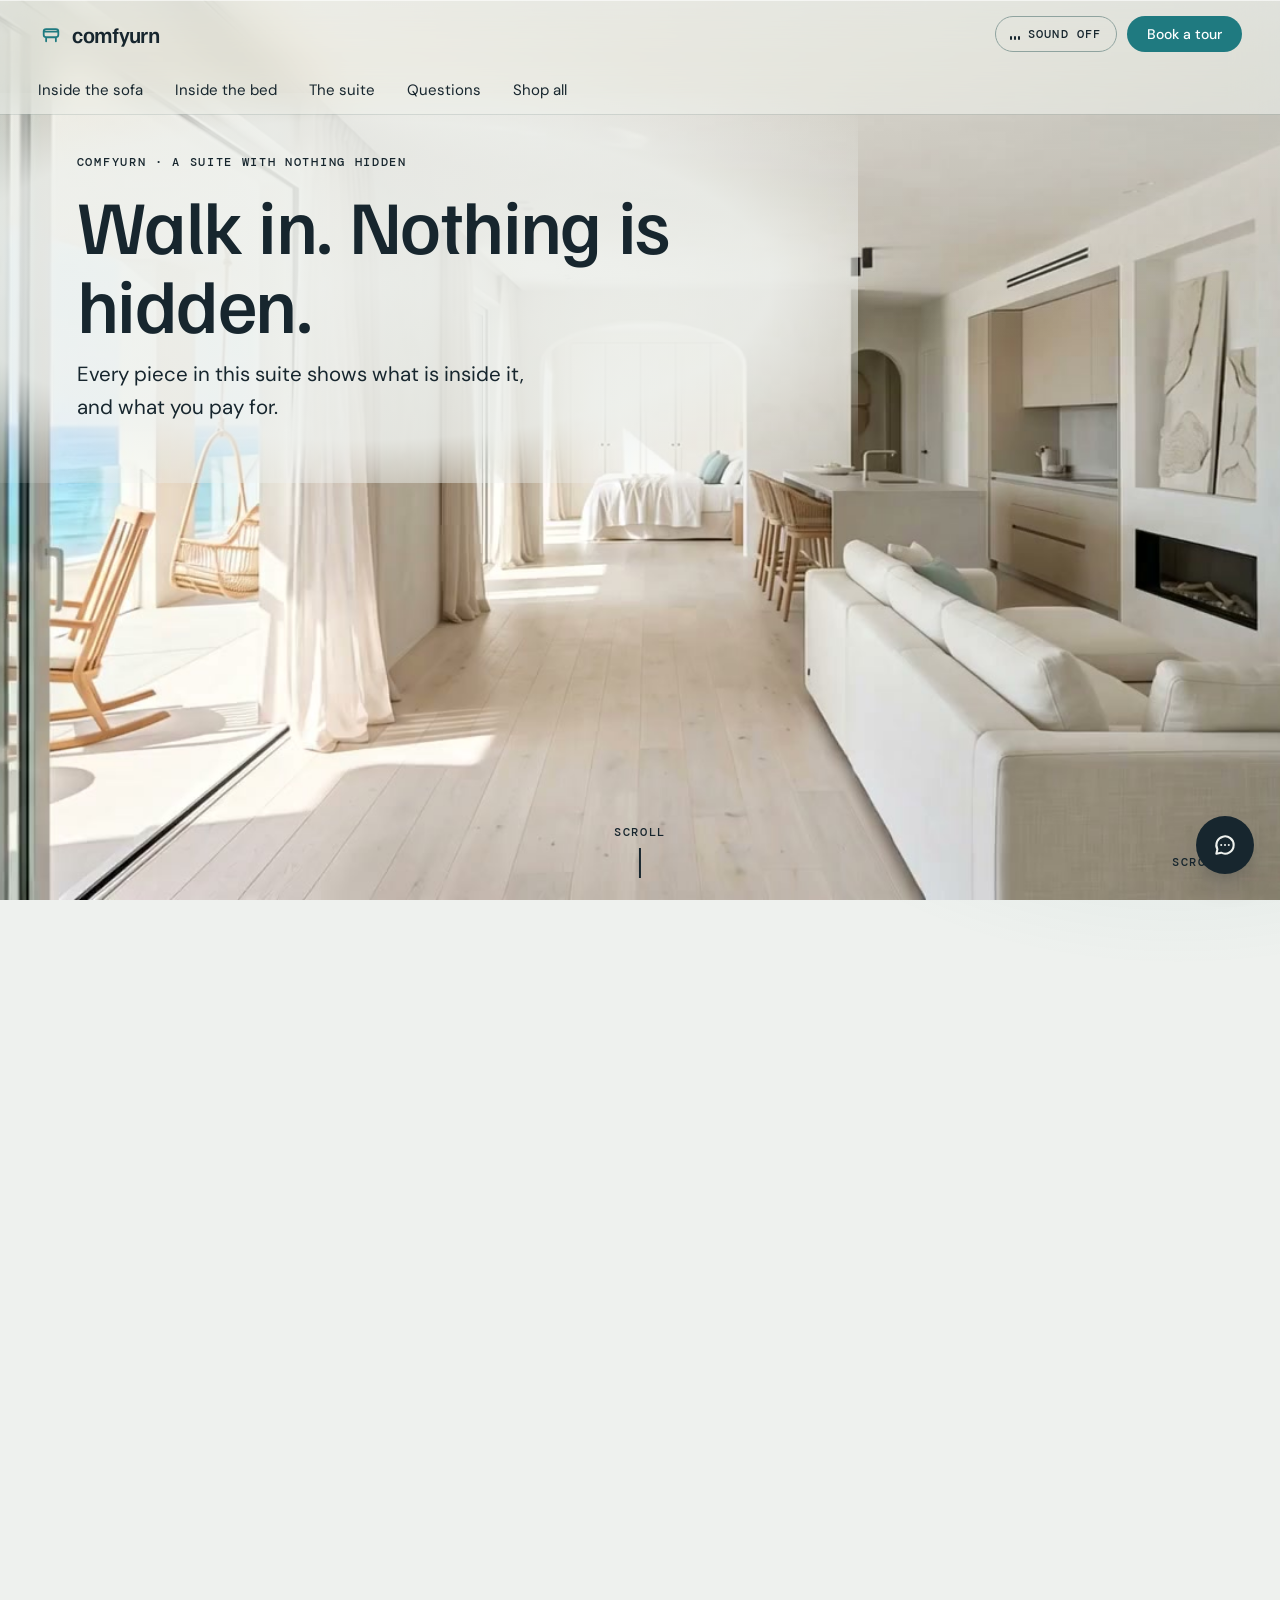
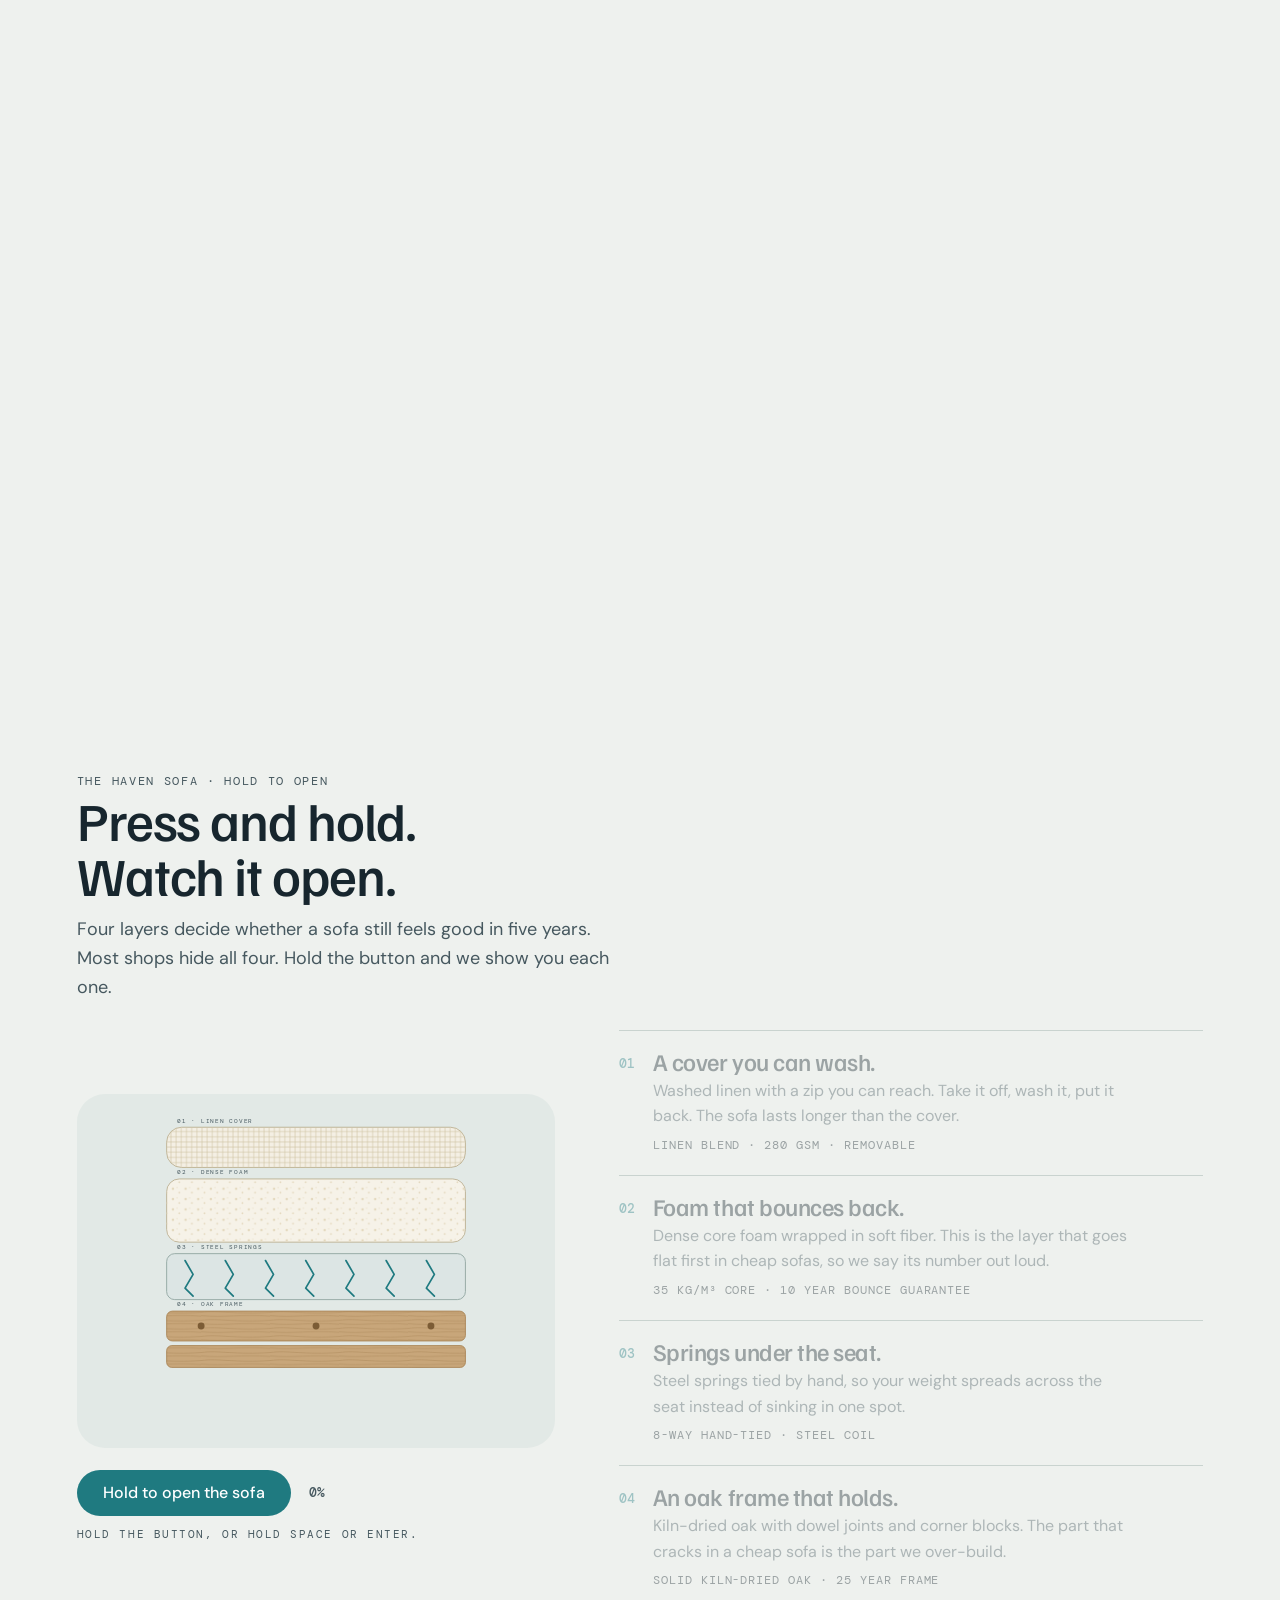
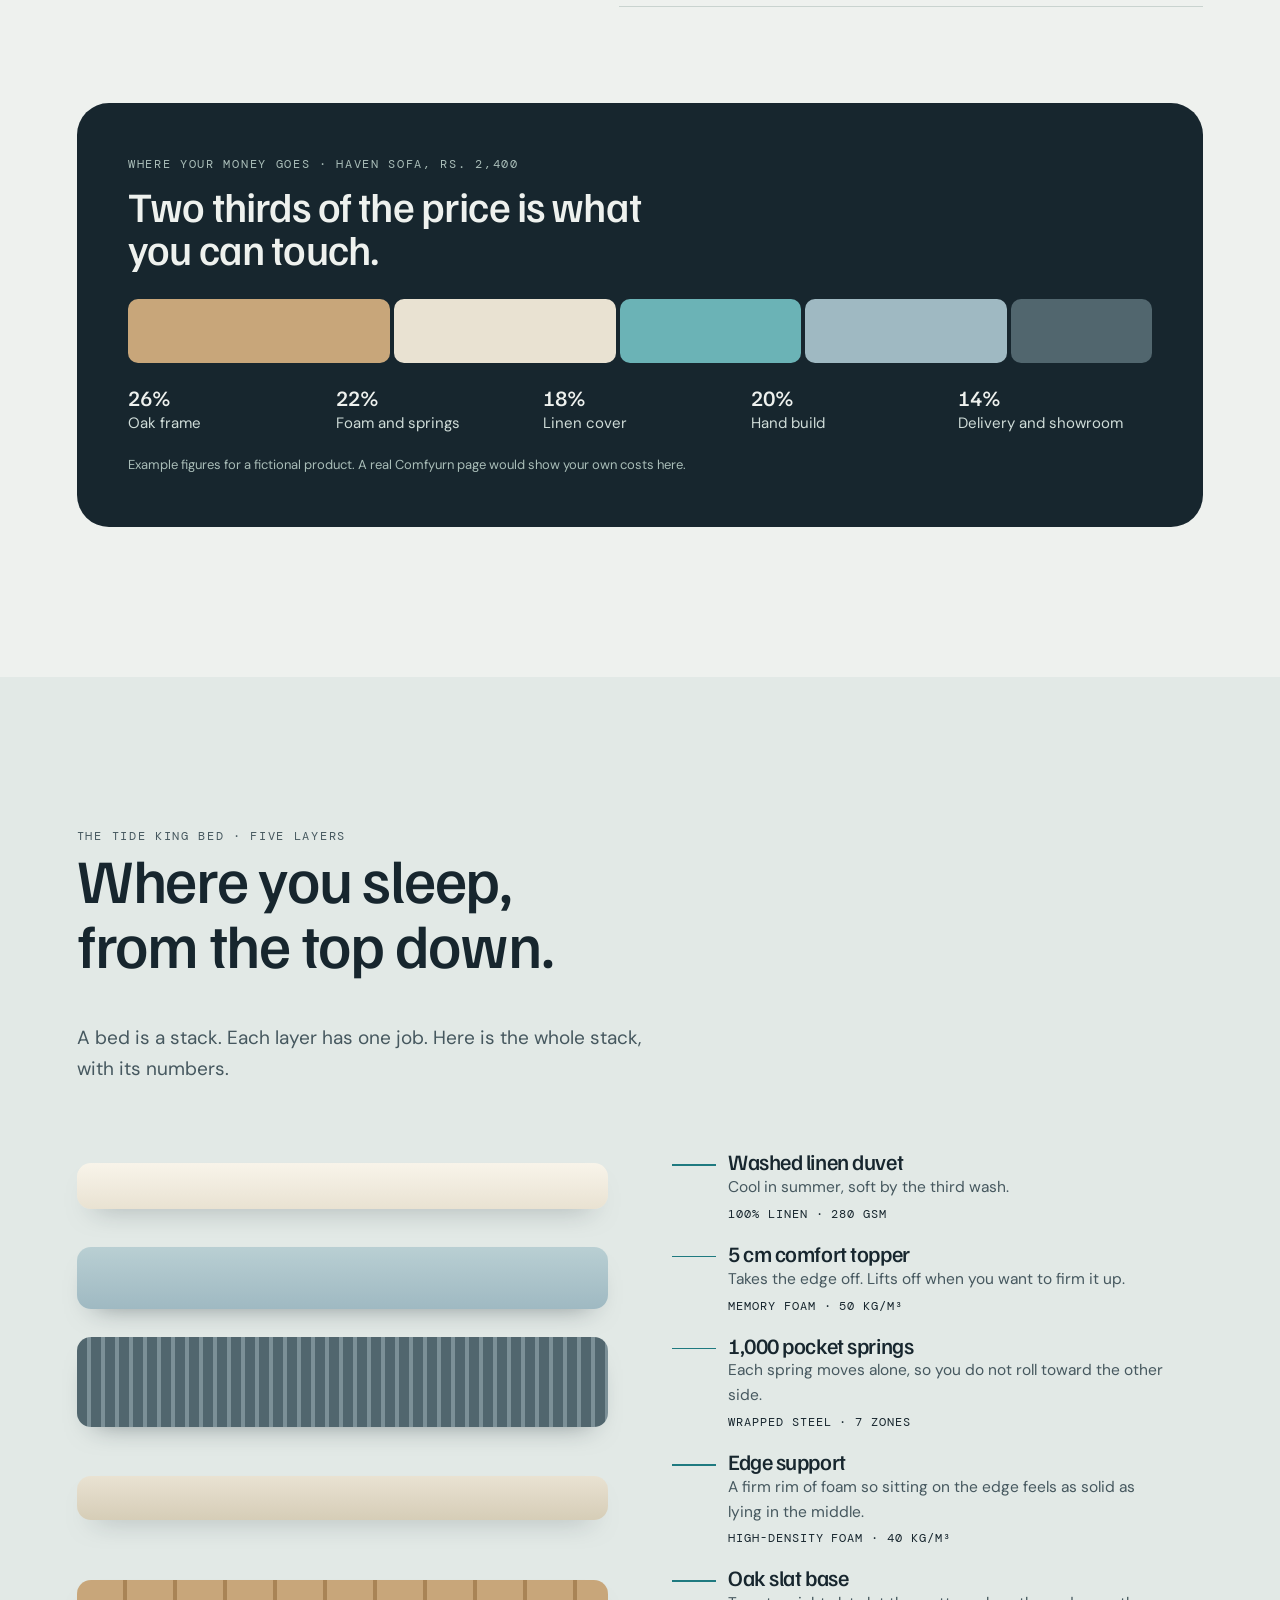
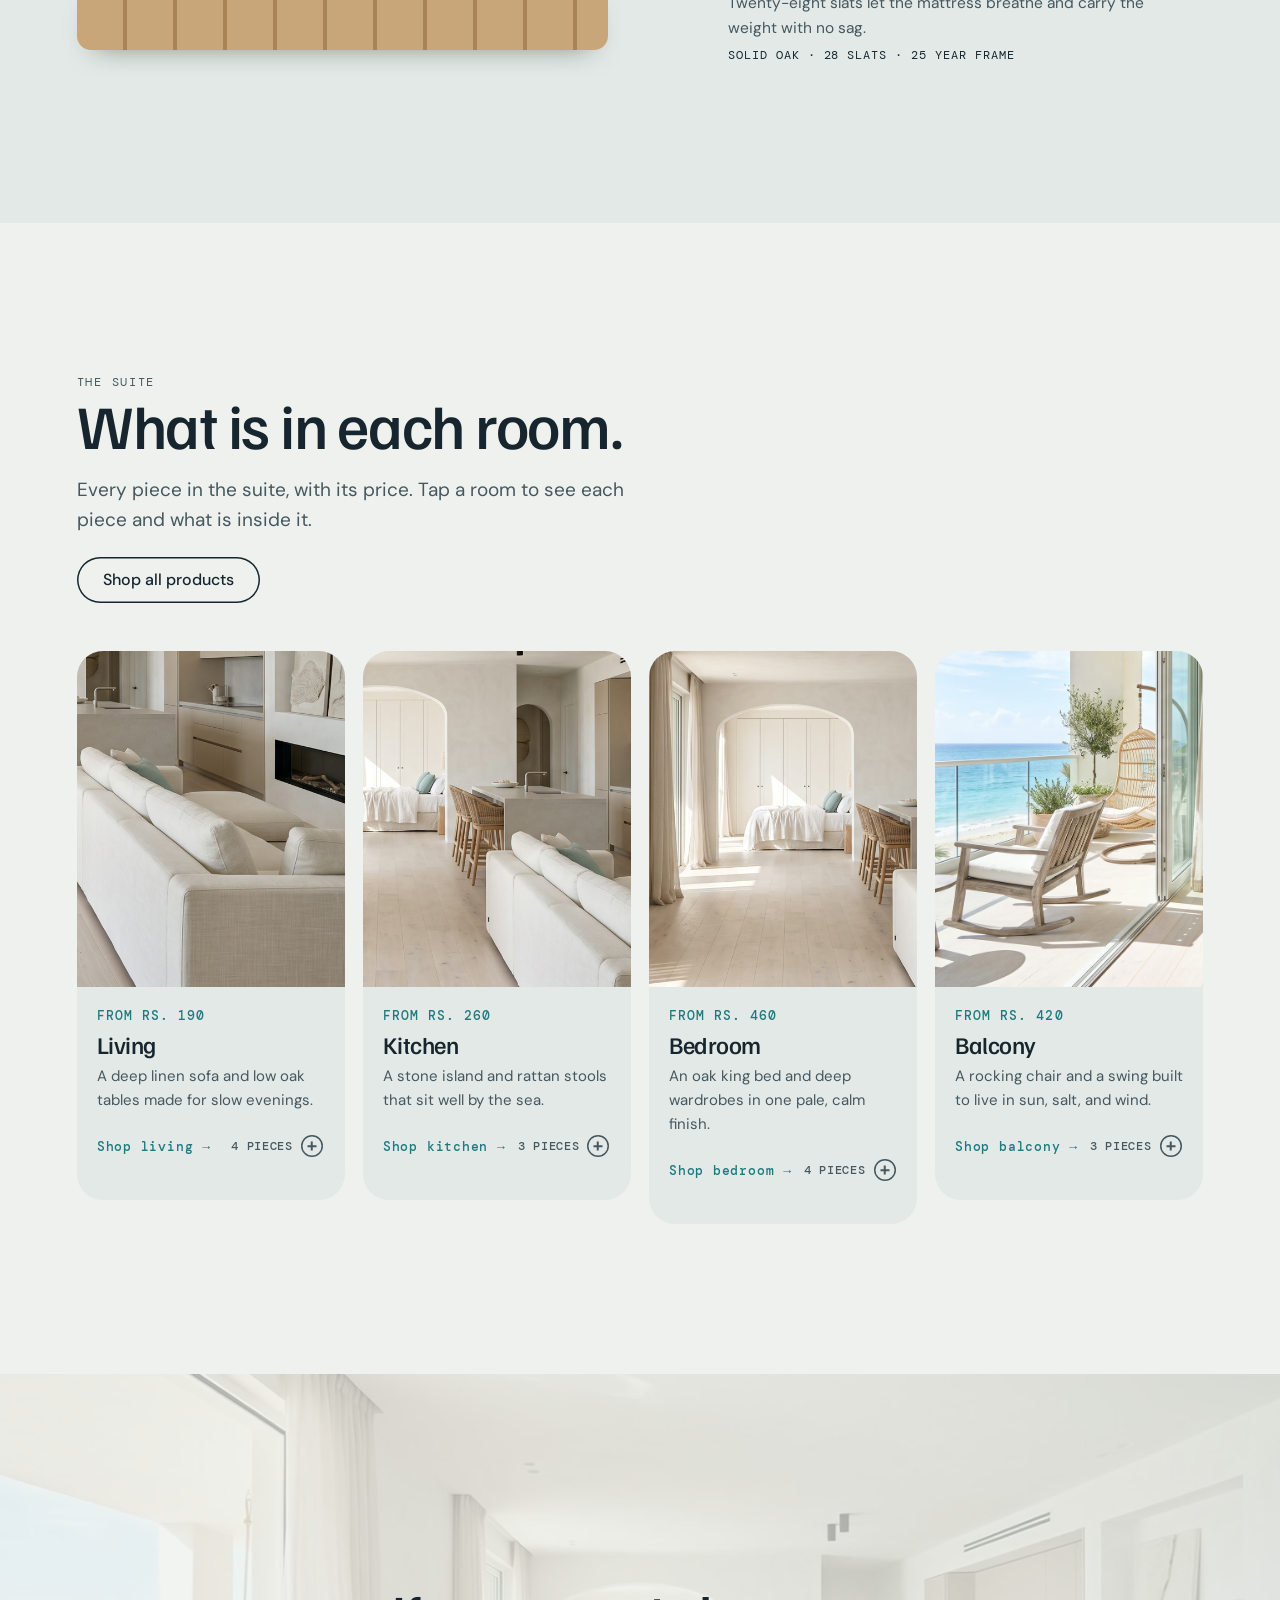
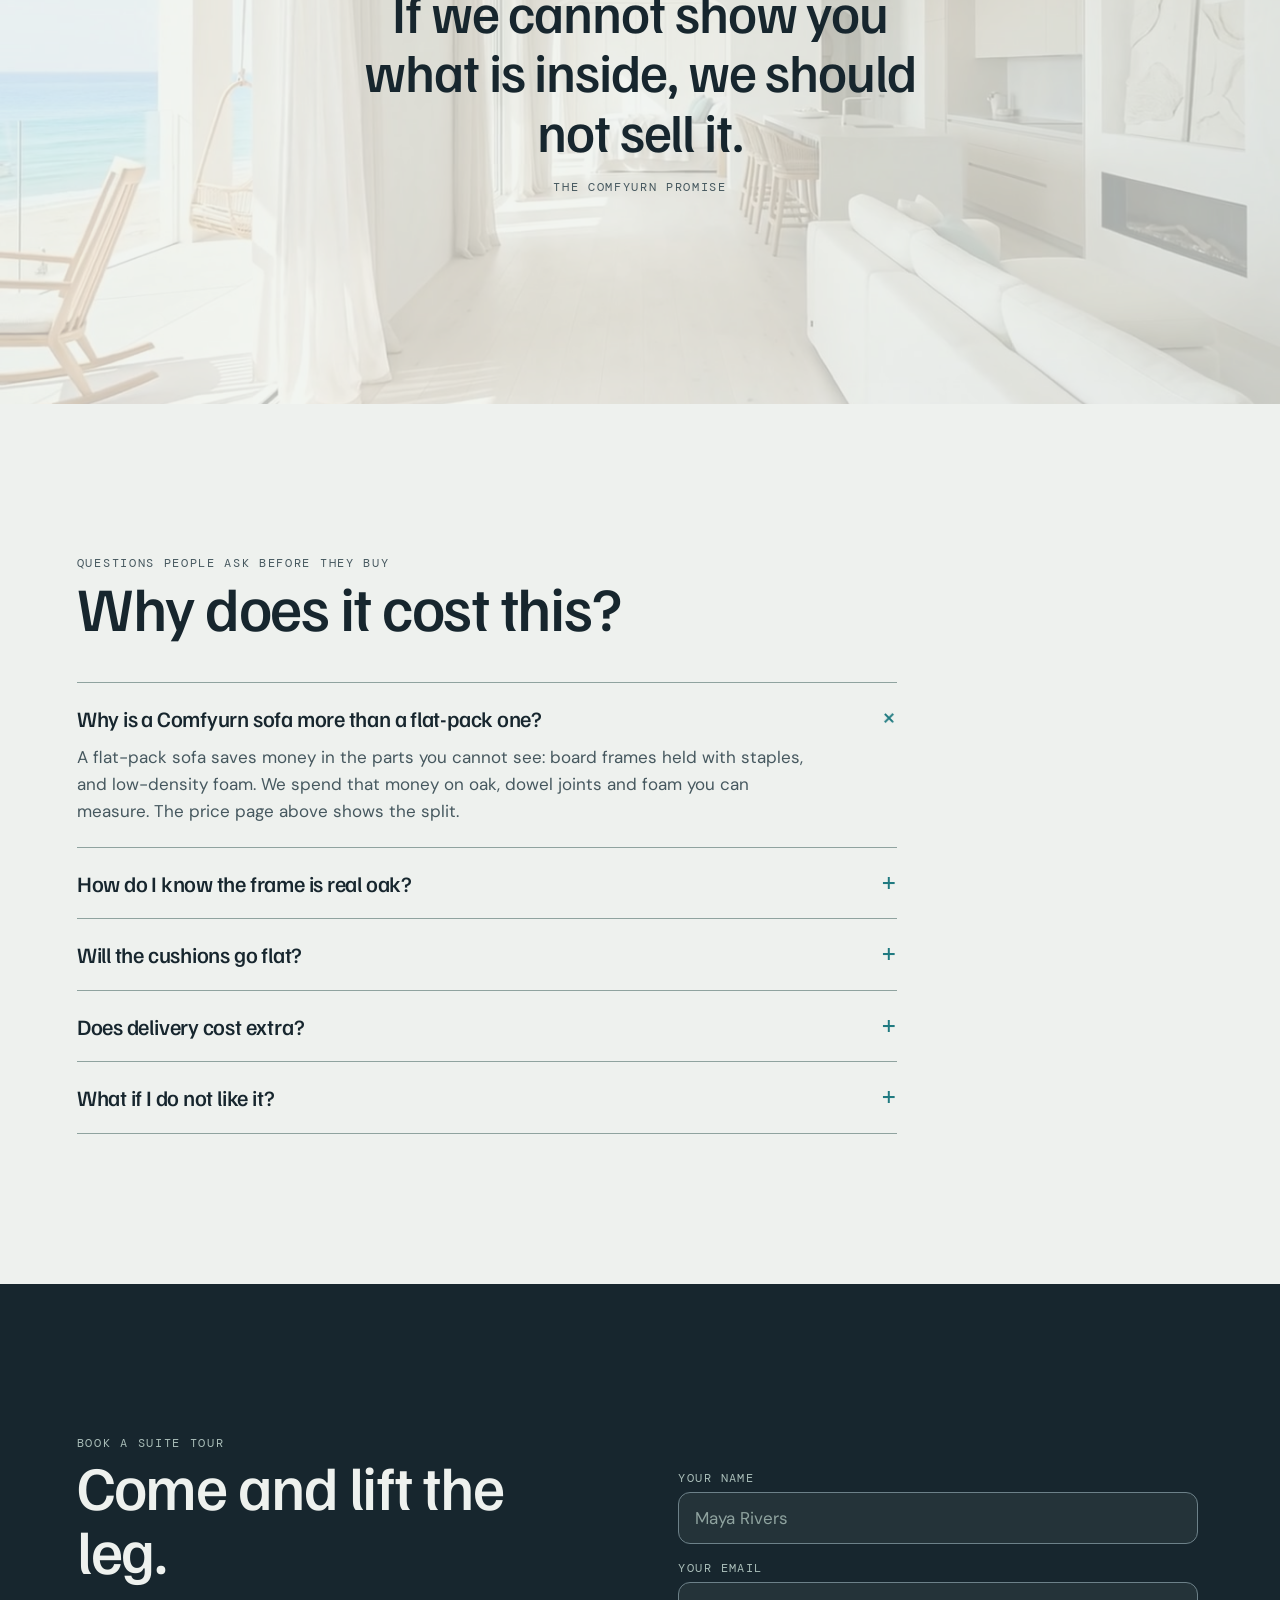
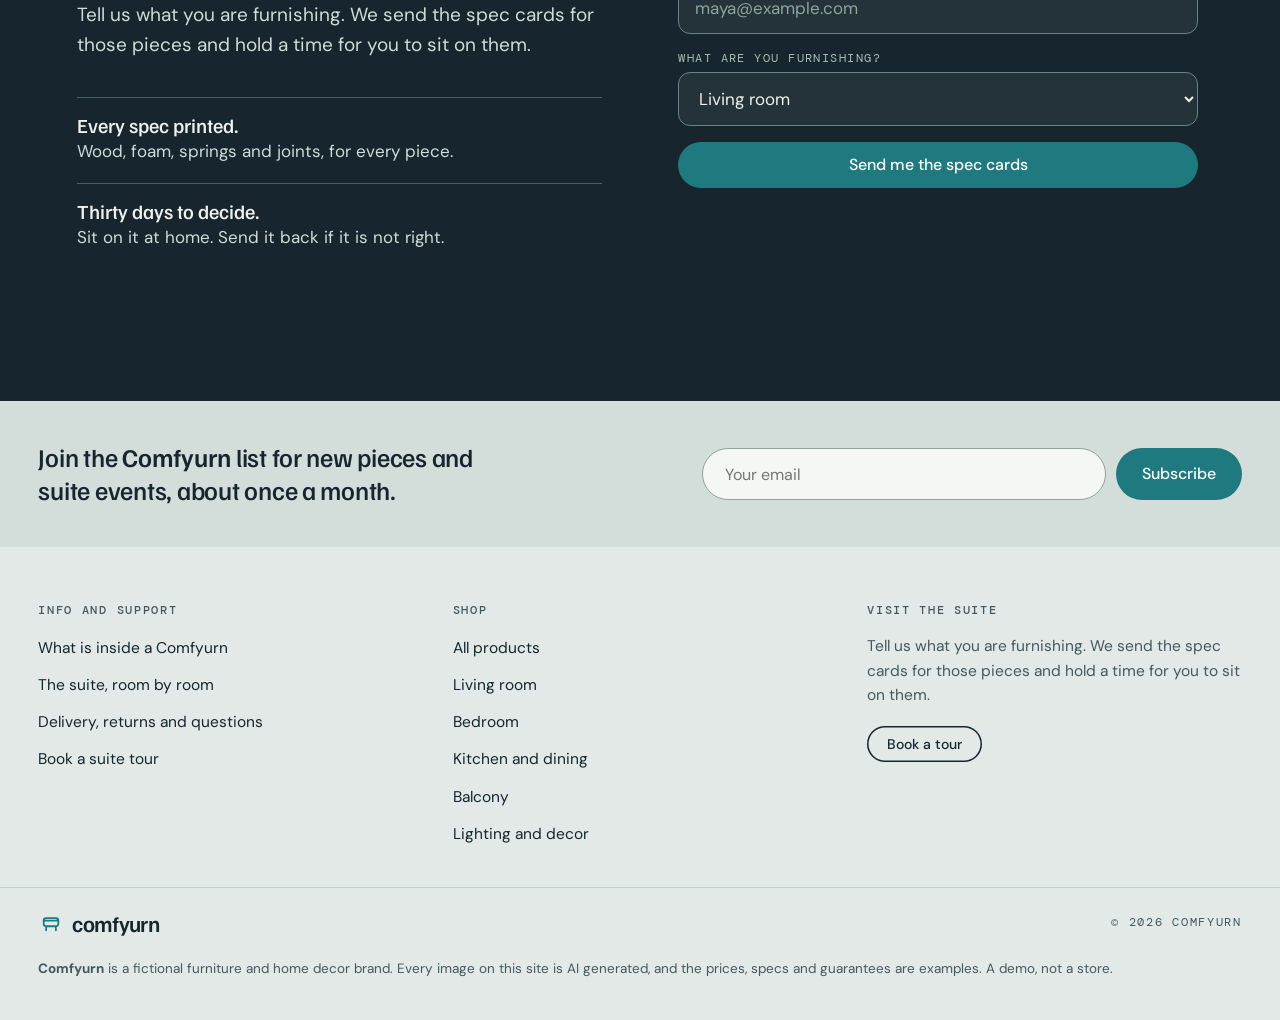
==== comfyurn-site/index.html @ c2c6dbd5 "First commit.comfyurn tests and dev skills" ====
<!doctype html>
<html lang="en">
<head>
<meta charset="utf-8">
<meta name="viewport" content="width=device-width,initial-scale=1">
<title>Comfyurn | Furniture with nothing hidden</title>
<meta name="description" content="Comfyurn is a fictional furniture and home decor brand. Walk a sunlit suite, then open up the sofa and the bed layer by layer and see where your money goes.">
<meta name="theme-color" content="#EEF1EE">
<meta property="og:title" content="Comfyurn | Furniture with nothing hidden">
<meta property="og:description" content="Walk a sunlit suite. Then open up the sofa and the bed and see what is inside.">
<meta property="og:type" content="website">
<!-- DEPLOY STEP: patch og:image and og:url with the live absolute URL before zipping -->
<meta property="og:image" content="assets/images/hero-ending.jpg">
<meta property="og:url" content="">
<link rel="icon" href="data:image/svg+xml,%3Csvg xmlns='http://www.w3.org/2000/svg' viewBox='0 0 32 32'%3E%3Crect width='32' height='32' rx='8' fill='%23EEF1EE'/%3E%3Cpath d='M9 12h14v3a3 3 0 0 1-3 3h-8a3 3 0 0 1-3-3z M11 18v4M21 18v4' fill='none' stroke='%231F7A80' stroke-width='2.2' stroke-linecap='round'/%3E%3C/svg%3E">
<link rel="preconnect" href="https://fonts.googleapis.com">
<link rel="preconnect" href="https://fonts.gstatic.com" crossorigin>
<link href="https://fonts.googleapis.com/css2?family=DM+Mono:wght@400;500&family=DM+Sans:wght@400;500&family=Familjen+Grotesk:wght@400;500;600&display=swap" rel="stylesheet">
<link rel="stylesheet" href="css/base.css">
<link rel="stylesheet" href="css/home.css">
</head>
<body>
<a class="skip" href="#main">Skip to content</a>
<div class="env" aria-hidden="true"></div>

<header class="nav" id="nav">
  <div class="nbar">
    <button class="burger" id="navBtn" type="button" aria-expanded="false" aria-controls="navPanel" aria-label="Open menu" tabindex="-1"><svg viewBox="0 0 24 24" fill="none" stroke="currentColor" stroke-width="1.9" stroke-linecap="round" aria-hidden="true"><path class="m1" d="M4 7h16"/><path class="m2" d="M4 12h16"/><path class="m3" d="M4 17h16"/></svg></button>
    <a class="brand" href="#top" aria-label="Comfyurn home">
      <svg viewBox="0 0 32 32" aria-hidden="true"><path d="M7 13h18v4a3 3 0 0 1-3 3H10a3 3 0 0 1-3-3z M10 20v5M22 20v5M7 13a3 3 0 0 1 3-3h12a3 3 0 0 1 3 3" fill="none" stroke="#1F7A80" stroke-width="2.2" stroke-linecap="round" stroke-linejoin="round"/></svg>
      comfyurn
    </a>
    <div class="navr">
      <button class="snd" id="snd" type="button" aria-pressed="false" aria-label="Turn scroll sound on"><span class="eq" aria-hidden="true"><i></i><i></i><i></i></span><span class="sl">Sound off</span></button>
      <a class="btn sm" href="#book">Book a tour</a>
    </div>
  </div>
  <div class="nlwrap"><nav class="nlinks" aria-label="Main">
    <a class="nl" href="#inside">Inside the sofa</a>
    <a class="nl" href="#bed">Inside the bed</a>
    <a class="nl" href="#rooms">The suite</a>
    <a class="nl" href="#questions">Questions</a>
    <a class="nl" href="products.html">Shop all</a>
  </nav></div>
  <div class="nav-panel" id="navPanel" hidden>
    <nav aria-label="Menu">
      <div class="mono">Explore the suite</div>
      <div class="np-links">
        <a class="nl" href="#inside">Inside the sofa</a>
        <a class="nl" href="#bed">Inside the bed</a>
        <a class="nl" href="#rooms">The suite</a>
        <a class="nl" href="#questions">Questions</a>
        <a class="nl" href="products.html">Shop all</a>
      </div>
    </nav>
  </div>
</header>

<main id="main" tabindex="-1">
<span id="top"></span>

<!-- SCRUB HERO -->
<section class="hero" id="hero" aria-label="Walk through the Comfyurn suite">
  <div class="stage" id="stage">
    <div class="poster" id="poster" aria-hidden="true"></div>
    <video class="vid" id="vid" preload="none" muted playsinline aria-hidden="true" tabindex="-1"></video>
    <div class="wash" aria-hidden="true"></div>

    <div class="band" data-a="0" data-b="0.25">
      <div class="mono">Comfyurn · A suite with nothing hidden</div>
      <h1 data-split>Walk in. Nothing is hidden.</h1>
      <p class="sub">Every piece in this suite shows what is inside it, and what you pay for.</p>
    </div>
    <div class="band" data-a="0.29" data-b="0.54">
      <div class="mono">01 · The frame</div>
      <h2 data-split>It starts with solid oak.</h2>
      <p class="sub">Kiln-dried oak joined with dowels and corner blocks. No staples. No board.</p>
    </div>
    <div class="band" data-a="0.58" data-b="0.79">
      <div class="mono">02 · The foam</div>
      <h2 data-split>A number you can check.</h2>
      <p class="sub">Seat foam at 35 kg per cubic meter. We print the number, not a promise.</p>
    </div>
    <div class="band" data-a="0.83" data-b="1" data-last>
      <div class="mono">03 · Your turn</div>
      <h2 data-split>Now come closer.</h2>
      <p class="sub">Scroll on. We open up the sofa and the bed, layer by layer.</p>
      <div class="cta-row"><a class="btn" href="#inside">See inside</a></div>
    </div>

    <svg class="ring" id="ring" viewBox="0 0 48 48" aria-hidden="true"><circle cx="24" cy="24" r="20" fill="none" stroke="currentColor" stroke-width="3" stroke-dasharray="126" style="stroke-dashoffset:var(--ld,126)"/></svg>
    <div class="chev" aria-hidden="true">SCROLL ↓</div>
    <div class="cue mono" id="cue" aria-hidden="true">SCROLL<i></i></div>
  </div>
</section>

<!-- STATIC HERO -->
<section class="static-hero" aria-label="Comfyurn">
  <img src="assets/images/hero-ending.jpg" alt="A bright beachfront suite with a long sofa, a stone bar island, and a hallway leading to a bedroom" loading="lazy" decoding="async">
  <div class="inner">
    <div class="mono">Comfyurn · A suite with nothing hidden</div>
    <h1>Walk in. Nothing is hidden.</h1>
    <p>Every piece in this suite shows what is inside it, and what you pay for.</p>
    <a class="btn" href="#inside">See inside</a>
  </div>
</section>

<!-- SOFA -->
<section class="s reveal" id="inside">
  <div class="wrap">
    <div class="part" style="--i:0"><div class="mono">The Haven sofa · Hold to open</div></div>
    <h2 class="big part" style="--i:1">Press and hold. Watch it open.</h2>
    <p class="lede part" style="--i:2">Four layers decide whether a sofa still feels good in five years. Most shops hide all four. Hold the button and we show you each one.</p>

    <div class="sofa-grid part" style="--i:3">
      <div>
        <div class="lab" id="lab">
          <svg viewBox="30 30 580 560" role="img" aria-label="A sofa cushion pulled apart into four layers: linen cover, dense foam, steel springs, and an oak frame">
            <defs>
              <pattern id="weave" width="9" height="9" patternUnits="userSpaceOnUse"><path d="M0 4.5h9M4.5 0v9" stroke="#CDBF9F" stroke-width="1"/></pattern>
              <pattern id="pores" width="22" height="18" patternUnits="userSpaceOnUse"><circle cx="5" cy="5" r="2.2" fill="#E4D9BF"/><circle cx="16" cy="12" r="1.6" fill="#E4D9BF"/><circle cx="12" cy="3" r="1" fill="#E4D9BF"/></pattern>
              <pattern id="grain" width="120" height="14" patternUnits="userSpaceOnUse"><path d="M0 4c30-4 60 4 120 0M0 10c40 4 70-3 120 1" fill="none" stroke="#9A7647" stroke-width="1" opacity=".55"/></pattern>
            </defs>
            <g class="layer" data-i="0"><rect x="60" y="60" width="520" height="70" rx="26" fill="#F4EFE4" stroke="#B9AD8F" stroke-width="1.5"/><rect x="60" y="60" width="520" height="70" rx="26" fill="url(#weave)"/><text x="78" y="52">01 · LINEN COVER</text></g>
            <g class="layer" data-i="1"><rect x="60" y="150" width="520" height="110" rx="22" fill="#F6F2E8" stroke="#B9AD8F" stroke-width="1.5"/><rect x="60" y="150" width="520" height="110" rx="22" fill="url(#pores)"/><text x="78" y="142">02 · DENSE FOAM</text></g>
            <g class="layer" data-i="2"><rect x="60" y="280" width="520" height="80" rx="14" fill="#DCE5E4" stroke="#8FA39F" stroke-width="1.5"/>
              <g fill="none" stroke="#1F7A80" stroke-width="3" stroke-linecap="round" stroke-linejoin="round">
                <path d="M92 292l14 24-14 24 14 14"/><path d="M162 292l14 24-14 24 14 14"/><path d="M232 292l14 24-14 24 14 14"/><path d="M302 292l14 24-14 24 14 14"/><path d="M372 292l14 24-14 24 14 14"/><path d="M442 292l14 24-14 24 14 14"/><path d="M512 292l14 24-14 24 14 14"/>
              </g><text x="78" y="272">03 · STEEL SPRINGS</text></g>
            <g class="layer" data-i="3"><rect x="60" y="380" width="520" height="52" rx="10" fill="#C8A67A" stroke="#A98456" stroke-width="1.5"/><rect x="60" y="380" width="520" height="52" rx="10" fill="url(#grain)"/>
              <rect x="60" y="440" width="520" height="38" rx="9" fill="#C8A67A" stroke="#A98456" stroke-width="1.5"/><rect x="60" y="440" width="520" height="38" rx="9" fill="url(#grain)"/>
              <g fill="#7C5C35"><circle cx="120" cy="406" r="6"/><circle cx="320" cy="406" r="6"/><circle cx="520" cy="406" r="6"/></g><text x="78" y="372">04 · OAK FRAME</text></g>
          </svg>
        </div>
        <div class="holdbar">
          <button class="btn hold" id="hold" type="button" aria-describedby="holdhelp"><span class="fill" aria-hidden="true"></span><span id="holdlabel">Hold to open the sofa</span></button>
          <div class="pct" id="pct" role="status" aria-live="off">0%</div>
        </div>
        <p id="holdhelp" class="mono" style="margin-top:10px;font-size:11px">Hold the button, or hold Space or Enter.</p>
      </div>

      <ol class="layers-list" id="layers">
        <li data-i="0"><span class="n">01</span><div><h3>A cover you can wash.</h3><p>Washed linen with a zip you can reach. Take it off, wash it, put it back. The sofa lasts longer than the cover.</p><div class="spec">Linen blend · 280 gsm · removable</div></div></li>
        <li data-i="1"><span class="n">02</span><div><h3>Foam that bounces back.</h3><p>Dense core foam wrapped in soft fiber. This is the layer that goes flat first in cheap sofas, so we say its number out loud.</p><div class="spec">35 kg/m³ core · 10 year bounce guarantee</div></div></li>
        <li data-i="2"><span class="n">03</span><div><h3>Springs under the seat.</h3><p>Steel springs tied by hand, so your weight spreads across the seat instead of sinking in one spot.</p><div class="spec">8-way hand-tied · steel coil</div></div></li>
        <li data-i="3"><span class="n">04</span><div><h3>An oak frame that holds.</h3><p>Kiln-dried oak with dowel joints and corner blocks. The part that cracks in a cheap sofa is the part we over-build.</p><div class="spec">Solid kiln-dried oak · 25 year frame</div></div></li>
      </ol>
    </div>

    <div class="money part reveal" id="money" style="--i:4">
      <div class="mono">Where your money goes · Haven sofa, Rs. 2,400</div>
      <h3>Two thirds of the price is what you can touch.</h3>
      <div class="bar" role="img" aria-label="Price split: oak frame 26 percent, foam and springs 22 percent, linen cover 18 percent, hand build 20 percent, delivery and showroom 14 percent">
        <i style="flex:26;--i:0"></i><i style="flex:22;--i:1"></i><i style="flex:18;--i:2"></i><i style="flex:20;--i:3"></i><i style="flex:14;--i:4"></i>
      </div>
      <div class="key">
        <div><b>26%</b>Oak frame</div>
        <div><b>22%</b>Foam and springs</div>
        <div><b>18%</b>Linen cover</div>
        <div><b>20%</b>Hand build</div>
        <div><b>14%</b>Delivery and showroom</div>
      </div>
      <p class="note">Example figures for a fictional product. A real Comfyurn page would show your own costs here.</p>
    </div>
  </div>
</section>

<!-- BED -->
<section class="s reveal" id="bed">
  <div class="wrap">
    <div class="bed-head">
      <div>
        <div class="part" style="--i:0"><div class="mono">The Tide king bed · Five layers</div></div>
        <h2 class="big part" style="--i:1">Where you sleep, from the top down.</h2>
      </div>
      <p class="lede part" style="--i:2">A bed is a stack. Each layer has one job. Here is the whole stack, with its numbers.</p>
    </div>
    <div class="stack" id="stack">
      <div class="row"><div class="slab s1" style="--i:0;--h:46px"></div><div class="txt" style="--i:0"><h3>Washed linen duvet</h3><p>Cool in summer, soft by the third wash.</p><div class="spec">100% linen · 280 gsm</div></div></div>
      <div class="row"><div class="slab s2" style="--i:1;--h:62px"></div><div class="txt" style="--i:1"><h3>5 cm comfort topper</h3><p>Takes the edge off. Lifts off when you want to firm it up.</p><div class="spec">Memory foam · 50 kg/m³</div></div></div>
      <div class="row"><div class="slab s3" style="--i:2;--h:90px"></div><div class="txt" style="--i:2"><h3>1,000 pocket springs</h3><p>Each spring moves alone, so you do not roll toward the other side.</p><div class="spec">Wrapped steel · 7 zones</div></div></div>
      <div class="row"><div class="slab s4" style="--i:3;--h:44px"></div><div class="txt" style="--i:3"><h3>Edge support</h3><p>A firm rim of foam so sitting on the edge feels as solid as lying in the middle.</p><div class="spec">High-density foam · 40 kg/m³</div></div></div>
      <div class="row"><div class="slab s5" style="--i:4;--h:70px"></div><div class="txt" style="--i:4"><h3>Oak slat base</h3><p>Twenty-eight slats let the mattress breathe and carry the weight with no sag.</p><div class="spec">Solid oak · 28 slats · 25 year frame</div></div></div>
    </div>
  </div>
</section>

<!-- ROOMS -->
<section class="s reveal" id="rooms">
  <div class="wrap">
    <div class="part" style="--i:0"><div class="mono">The suite</div></div>
    <h2 class="big part" style="--i:1">What is in each room.</h2>
    <p class="lede part" style="--i:2">Every piece in the suite, with its price. Tap a room to see each piece and what is inside it.</p>
    <p class="part" style="--i:2;margin-top:22px"><a class="btn ghost" href="products.html">Shop all products</a></p>
    <div class="rooms">
      <article class="room part" style="--i:3"><div class="ph" role="img" aria-label="Close view of the Haven L linen corner sofa" style="--s:4;background-image:url(assets/images/suite.jpg);background-position:83% 100%"></div><div class="b"><div class="price">From Rs. 190</div><h3>Living</h3><p>A deep linen sofa and low oak tables made for slow evenings.</p><div class="acts"><a class="shop" href="products.html#living">Shop living →</a><button class="tog" type="button" aria-expanded="false" aria-controls="pc-living" aria-label="Show the 4 pieces in the living"><span>4 pieces</span><i aria-hidden="true"></i></button></div><div class="pwrap" id="pc-living"><div><ul class="pieces"><li><a href="product.html?id=haven-l&amp;room=living">Haven L corner sofa</a><b>Rs. 3,650</b></li><li><a href="product.html?id=shore&amp;room=living">Shore oak coffee table</a><b>Rs. 1,900</b></li><li><a href="product.html?id=drift&amp;room=living">Drift lounge armchair</a><b>Rs. 1,290</b></li><li><a href="product.html?id=lumen&amp;room=living">Lumen table lamp</a><b>Rs. 190</b></li></ul></div></div></div></article>
      <article class="room part" style="--i:4"><div class="ph" role="img" aria-label="Close view of the Quarry stone island and Reef rattan bar stools" style="--s:4;background-image:url(assets/images/suite.jpg);background-position:65% 68%"></div><div class="b"><div class="price">From Rs. 260</div><h3>Kitchen</h3><p>A stone island and rattan stools that sit well by the sea.</p><div class="acts"><a class="shop" href="products.html#kitchen">Shop kitchen →</a><button class="tog" type="button" aria-expanded="false" aria-controls="pc-kitchen" aria-label="Show the 3 pieces in the kitchen"><span>3 pieces</span><i aria-hidden="true"></i></button></div><div class="pwrap" id="pc-kitchen"><div><ul class="pieces"><li><a href="product.html?id=quarry&amp;room=kitchen">Quarry kitchen island</a><b>Rs. 4,200</b></li><li><a href="product.html?id=reef&amp;room=kitchen">Reef bar stool, each</a><b>Rs. 680</b></li><li><a href="product.html?id=halo&amp;room=kitchen">Halo pendant light</a><b>Rs. 260</b></li></ul></div></div></div></article>
      <article class="room part" style="--i:5"><div class="ph" role="img" aria-label="Close view of the Tide king bed and Harbor wardrobes" style="--s:4;background-image:url(assets/images/suite.jpg);background-position:50% 61%"></div><div class="b"><div class="price">From Rs. 460</div><h3>Bedroom</h3><p>An oak king bed and deep wardrobes in one pale, calm finish.</p><div class="acts"><a class="shop" href="products.html#bedroom">Shop bedroom →</a><button class="tog" type="button" aria-expanded="false" aria-controls="pc-bedroom" aria-label="Show the 4 pieces in the bedroom"><span>4 pieces</span><i aria-hidden="true"></i></button></div><div class="pwrap" id="pc-bedroom"><div><ul class="pieces"><li><a href="product.html?id=tide&amp;room=bedroom">Tide king bed</a><b>Rs. 3,100</b></li><li><a href="product.html?id=tide-m&amp;room=bedroom">Tide Rest mattress</a><b>Rs. 2,600</b></li><li><a href="product.html?id=harbor&amp;room=bedroom">Harbor wardrobe</a><b>Rs. 2,750</b></li><li><a href="product.html?id=cove&amp;room=bedroom">Cove bedside table</a><b>Rs. 460</b></li></ul></div></div></div></article>
      <article class="room part" style="--i:6"><div class="ph" role="img" aria-label="Close view of the Porch teak rocking chair and Nest rattan swing" style="--s:3;background-image:url(assets/images/balcony.jpg);background-position:7% 100%"></div><div class="b"><div class="price">From Rs. 420</div><h3>Balcony</h3><p>A rocking chair and a swing built to live in sun, salt, and wind.</p><div class="acts"><a class="shop" href="products.html#balcony">Shop balcony →</a><button class="tog" type="button" aria-expanded="false" aria-controls="pc-balcony" aria-label="Show the 3 pieces in the balcony"><span>3 pieces</span><i aria-hidden="true"></i></button></div><div class="pwrap" id="pc-balcony"><div><ul class="pieces"><li><a href="product.html?id=porch&amp;room=balcony">Porch teak rocking chair</a><b>Rs. 820</b></li><li><a href="product.html?id=nest&amp;room=balcony">Nest hanging swing</a><b>Rs. 640</b></li><li><a href="product.html?id=dune&amp;room=balcony">Dune sun lounger</a><b>Rs. 420</b></li></ul></div></div></div></article>
    </div>
  </div>
</section>

<div class="quote">
  <img src="assets/images/hero-ending.jpg" alt="" loading="lazy" decoding="async">
  <div>
    <blockquote>If we cannot show you what is inside, we should not sell it.</blockquote>
    <cite class="mono">The Comfyurn promise</cite>
  </div>
</div>

<!-- FAQ -->
<section class="s reveal" id="questions">
  <div class="wrap">
    <div class="part" style="--i:0"><div class="mono">Questions people ask before they buy</div></div>
    <h2 class="big part" style="--i:1">Why does it cost this?</h2>
    <div class="faq part" style="--i:2">
      <details open><summary>Why is a Comfyurn sofa more than a flat-pack one?</summary><p>A flat-pack sofa saves money in the parts you cannot see: board frames held with staples, and low-density foam. We spend that money on oak, dowel joints and foam you can measure. The price page above shows the split.</p></details>
      <details><summary>How do I know the frame is real oak?</summary><p>We list the wood and the joint type on every spec card. At the showroom you can lift one front leg. A solid frame lifts the other leg with it. A weak one twists.</p></details>
      <details><summary>Will the cushions go flat?</summary><p>Foam density is the number that decides this. Our seat foam is 35 kg per cubic meter, and we guarantee its bounce for ten years. The cover unzips so you can turn or replace the foam, not the sofa.</p></details>
      <details><summary>Does delivery cost extra?</summary><p>Delivery and showroom costs are part of the price bar, not a surprise at checkout. Before you pay, we confirm the piece fits through your door and your stairs.</p></details>
      <details><summary>What if I do not like it?</summary><p>Sit on it for thirty days. If it is not right, we collect it and refund you.</p></details>
    </div>
  </div>
</section>

<!-- CTA -->
<section class="s" id="book">
  <div class="wrap book-grid">
    <div class="reveal">
      <div class="part" style="--i:0"><div class="mono">Book a suite tour</div></div>
      <h2 class="big part" style="--i:1">Come and lift the leg.</h2>
      <p class="lede part" style="--i:2;color:#CFDCD8">Tell us what you are furnishing. We send the spec cards for those pieces and hold a time for you to sit on them.</p>
      <ul class="facts part" style="--i:3"><li><b>Every spec printed.</b>Wood, foam, springs and joints, for every piece.</li><li><b>Thirty days to decide.</b>Sit on it at home. Send it back if it is not right.</li></ul>
    </div>
    <div>
      <form class="form" id="form" novalidate>
        <label>Your name<input name="name" autocomplete="name" placeholder="Maya Rivers" required></label>
        <label>Your email<input name="email" type="email" autocomplete="email" placeholder="maya@example.com" required></label>
        <label>What are you furnishing?
          <select name="room"><option>Living room</option><option>Bedroom</option><option>Kitchen and dining</option><option>Balcony</option><option>The whole home</option></select>
        </label>
        <button class="btn" type="submit">Send me the spec cards</button>
      </form>
      <div class="thanks" id="thanks" role="status" tabindex="-1"><h3>Thank you.</h3><p>This is a demo site for a fictional brand, so nothing was sent. On a real Comfyurn site, your spec cards would arrive by email.</p></div>
    </div>
  </div>
</section>
</main>

<footer class="site-foot" id="foot">
  <p class="foot-note"><b>Comfyurn</b> is a fictional furniture and home decor brand. Every image on this site is AI generated, and the prices, specs and guarantees are examples. A demo, not a store.</p>
</footer>

<script src="js/site/util.js" defer></script>
<script src="js/site/condense.js" defer></script>
<script src="js/data/catalog.js" defer></script>
<script src="js/home/nav-menu.js" defer></script>
<script src="js/home/entrances.js" defer></script>
<script src="js/home/hero-scrub.js" defer></script>
<script src="js/home/sofa-hold.js" defer></script>
<script src="js/home/room-cards.js" defer></script>
<script src="js/home/book-form.js" defer></script>
<script src="js/home/scroll-sound.js" defer></script>
<script src="js/site/footer.js" defer></script>
<script src="js/site/help.js" defer></script>
<script src="js/site/signup.js" defer></script>
</body>
</html>
---- comfyurn-site/css/base.css ----
/* Comfyurn base: design tokens, reset, type, buttons, focus, shared utilities.
   Every page loads this first. Page styles live in home.css and shop.css. */
/* design tokens */
:root{
  --canvas:#EEF1EE;
  --panel:#E2E9E6;
  --panel-deep:#D3DEDA;
  --card:#F5F7F5;
  --accent:#1F7A80;
  --accent-hover:#175F64;
  --accent-muted:rgba(31,122,128,.22);
  --accent-light:#9ED3D6;  /* links on the dark bars (announcement, toast) */
  --rose:#C98F86;
  --ok:#3B8A63;            /* in-stock dot */
  --error:#A8433A;         /* form errors */
  --text-primary:#17262E;
  --text-secondary:#46585F;
  --line:#8FA39F;          /* interactive and strong borders */
  --hairline:#C3CFCB;      /* quiet dividers */
  --oak:#C8A67A;
  --oak-deep:#A98456;
  --linen:#F4EFE4;
  /* frosted glass for the bars and their menus: a light tint, a strong blur that also lifts colour, a bright top edge */
  --glass:rgba(238,241,238,.58);
  --glass-panel:rgba(238,241,238,.52);
  --glass-solid:rgba(238,241,238,.96);
  --glass-edge:rgba(255,255,255,.6);
  --glass-blur:saturate(180%) blur(22px);  /* repeated literally for -webkit-backdrop-filter, which older Safari ignores with var() */
  --display:'Familjen Grotesk',system-ui,sans-serif;
  --body:'DM Sans',system-ui,sans-serif;
  --mono:'DM Mono',ui-monospace,monospace;
  --ease:cubic-bezier(.22,.7,.2,1);
  --ease-soft:cubic-bezier(.4,0,.2,1);
}

/* reset and type */
*{box-sizing:border-box;margin:0}
html{overflow-x:hidden;overflow-x:clip;scroll-behavior:smooth;background:var(--canvas)}
body{overflow-x:hidden;overflow-x:clip;background:var(--canvas);color:var(--text-primary);font:400 17px/1.6 var(--body);-webkit-font-smoothing:antialiased;animation:pageIn .9s var(--ease) both}
@keyframes pageIn{from{opacity:0}to{opacity:1}}
img{display:block;max-width:100%}
a{color:inherit}
h1,h2,h3{font-family:var(--display);font-weight:500;line-height:1.04;letter-spacing:-.02em}
.mono{font-family:var(--mono);font-size:12px;letter-spacing:.14em;text-transform:uppercase;color:var(--text-secondary)}
:focus-visible{outline:2px solid var(--accent);outline-offset:3px;border-radius:4px}
.skip{position:absolute;left:-999px;top:8px;background:var(--text-primary);color:var(--canvas);padding:10px 14px;border-radius:8px;z-index:100}
.skip:focus{left:8px}
.vh{position:absolute!important;width:1px;height:1px;overflow:hidden;clip:rect(0 0 0 0);white-space:nowrap}
/* struck prices carry hidden "Was" text; keep it inside the price so it cannot widen a scrolling row */
s{position:relative}
button{font:inherit;color:inherit}

/* glass bars (home .nav, shop .top) and their menus. The bar's glass sits on ::before, not the bar itself:
   a blur on the bar would stop its dropdown panel from blurring the page behind it. */
.nav::before,.top::before{content:"";position:absolute;inset:0;z-index:-1;pointer-events:none;background:var(--glass);-webkit-backdrop-filter:saturate(180%) blur(22px);backdrop-filter:var(--glass-blur);box-shadow:inset 0 1px 0 var(--glass-edge)}
.nav-panel,.menu-panel{background:var(--glass-panel);-webkit-backdrop-filter:saturate(180%) blur(22px);backdrop-filter:var(--glass-blur)}
/* text on glass uses the primary ink: the secondary grey drops below 4.5:1 when dark content passes behind */
.nav .nl,.nav .snd,.top .cat,.nav-panel .mono,.menu-panel .mono{color:var(--text-primary)}
/* no blur support, or the visitor asked for less transparency: keep the bars readable with a near-solid fill */
@supports not ((backdrop-filter:blur(1px)) or (-webkit-backdrop-filter:blur(1px))){.nav::before,.top::before,.nav-panel,.menu-panel{background:var(--glass-solid)}}
@media (prefers-reduced-transparency:reduce){.nav::before,.top::before,.nav-panel,.menu-panel{background:var(--glass-solid);-webkit-backdrop-filter:none;backdrop-filter:none}}

/* brand mark and buttons */
.brand{font:600 22px/1 var(--display);letter-spacing:-.03em;text-decoration:none;display:flex;align-items:center;gap:8px}
.brand svg{width:26px;height:26px}
.btn{display:inline-flex;align-items:center;justify-content:center;gap:10px;background:var(--accent);color:#fff;text-decoration:none;font:500 16px/1 var(--body);padding:15px 26px;border-radius:999px;border:0;cursor:pointer;transition:background .35s var(--ease-soft),transform .35s var(--ease)}
.btn:hover{background:var(--accent-hover);transform:translateY(-2px)}
.btn.sm{padding:11px 20px;font-size:14px}
.btn.ghost{background:transparent;color:var(--text-primary);box-shadow:inset 0 0 0 1.5px var(--text-primary)}
.btn.ghost:hover{background:var(--text-primary);color:var(--canvas)}
@media(pointer:coarse){.btn{min-height:44px;display:inline-flex;align-items:center;justify-content:center}}

/* site footer (js/site/footer.js): newsletter band, link columns, base row, fictional-brand note */
.site-foot{background:var(--panel);color:var(--text-primary)}
.news{background:var(--panel-deep)}
.news-in{max-width:1480px;margin:0 auto;padding:40px max(16px,3vw);display:flex;flex-wrap:wrap;align-items:center;justify-content:space-between;gap:20px 40px}
.news-t{font:500 clamp(20px,2vw,26px)/1.3 var(--display);letter-spacing:-.01em;max-width:30ch}
.news-t b{font-weight:600}
.news-f{flex:1;max-width:540px;display:flex;flex-wrap:wrap;gap:10px}
.news-f input{flex:1;min-width:0;height:52px;padding:0 22px;border-radius:999px;border:1px solid var(--line);background:var(--card);color:var(--text-primary);font:400 16px var(--body)}
.news-f input:focus{outline:0;border-color:var(--accent);box-shadow:0 0 0 1px var(--accent)}
.news-f.bad input{border-color:var(--error);box-shadow:0 0 0 1px var(--error)}
.news-f .btn{height:52px}
.news-msg{flex-basis:100%;font-size:14px;color:var(--text-secondary);padding-left:22px}
.news-msg:empty{display:none}
.news-f.bad .news-msg{color:var(--error)}
.foot-cols{max-width:1480px;margin:0 auto;padding:56px max(16px,3vw) 40px;display:grid;grid-template-columns:repeat(3,minmax(0,1fr));gap:40px}
.fcol h2{font:500 12px/1.2 var(--mono);letter-spacing:.14em;text-transform:uppercase;color:var(--text-secondary);margin-bottom:16px}
.fcol h2 button{display:none}
.fcol ul{list-style:none;padding:0;display:grid;gap:10px}
.fcol a:not(.btn){text-decoration:none;font-size:15.5px}
.fcol a:not(.btn):hover{text-decoration:underline;text-underline-offset:3px;color:var(--accent)}
.visit p{color:var(--text-secondary);font-size:15.5px;max-width:38ch;margin-bottom:18px}
.foot-base{max-width:1480px;margin:0 auto;padding:22px max(16px,3vw);border-top:1px solid var(--hairline);display:flex;flex-wrap:wrap;align-items:center;justify-content:space-between;gap:12px 24px}
.foot-note{max-width:1480px;margin:0 auto;padding:0 max(16px,3vw) 40px;color:var(--text-secondary);font-size:13.5px}
@media(max-width:720px){
  .news-f{flex-basis:100%;max-width:none}
  .foot-cols{grid-template-columns:1fr;gap:0;padding-top:24px}
  .fcol{border-bottom:1px solid var(--hairline)}
  .fcol h2{margin:0}
  .fcol h2 button{display:flex;width:100%;justify-content:space-between;align-items:center;min-height:56px;background:none;border:0;padding:0;cursor:pointer;font:inherit;letter-spacing:inherit;text-transform:inherit;color:var(--text-primary)}
  .fcol h2 button+span{display:none}
  .fcol h2 svg{width:18px;height:18px;transition:transform .35s var(--ease)}
  .fcol.open h2 svg{transform:rotate(180deg)}
  .fcol ul{display:none;padding-bottom:20px}
  .fcol.open ul{display:grid}
  .fcol a:not(.btn){display:block;padding:4px 0}
  .visit{border-bottom:0;padding:24px 0 8px}
  .visit h2{margin-bottom:12px}
}

/* email signup popup (js/site/signup.js) */
.signup{margin:auto;width:min(760px,calc(100% - 32px));padding:0;border:0;border-radius:18px;overflow:hidden;background:var(--canvas);color:var(--text-primary);box-shadow:0 30px 80px -30px rgba(23,38,46,.7)}
.signup[open]{display:grid;grid-template-columns:1fr 1fr}
.signup::backdrop{background:rgba(23,38,46,.5)}
.su-img{background:url(../assets/images/balcony.jpg) 20% 60%/cover no-repeat;min-height:100%}
.su-body{position:relative;display:grid;gap:12px;align-content:center;padding:44px 34px 34px}
.su-body h2{font-size:clamp(28px,3vw,36px)}
.su-body p{color:var(--text-secondary);font-size:15.5px}
.su-body input{height:50px;padding:0 16px;border-radius:10px;border:1px solid var(--line);background:var(--card);font:400 16px var(--body);color:var(--text-primary)}
.su-body input[aria-invalid="true"]{border-color:var(--error);box-shadow:0 0 0 1px var(--error)}
.su-msg{color:var(--error)!important;font-size:14px!important}
.su-msg:empty{display:none}
.su-body .btn{width:100%}
.su-body h2:focus{outline:0}
.su-x{position:absolute;right:10px;top:10px;width:44px;height:44px;border-radius:50%;border:0;background:none;cursor:pointer;font-size:26px;line-height:1;color:var(--text-primary)}
.su-x:hover{background:var(--panel)}
.su-no{background:none;border:0;cursor:pointer;font-size:14px;color:var(--text-secondary);text-decoration:underline;text-underline-offset:3px;min-height:40px}
@media(max-width:640px){.signup[open]{grid-template-columns:1fr}.su-img{min-height:150px}.su-body{padding:30px 22px 22px}}

/* help button and panel (js/site/help.js) */
.help{position:fixed;right:max(16px,2vw);bottom:max(16px,2vw);z-index:55;display:grid;justify-items:end;gap:12px}
.help-b{width:58px;height:58px;border-radius:50%;border:0;background:var(--text-primary);color:var(--canvas);cursor:pointer;display:grid;place-items:center;box-shadow:0 14px 30px -14px rgba(23,38,46,.7);transition:transform .35s var(--ease),background .3s var(--ease-soft)}
.help-b:hover{transform:translateY(-2px);background:var(--accent)}
.help-b svg{width:26px;height:26px}
.help-p{width:min(360px,calc(100vw - 32px));max-height:min(70vh,560px);overflow:auto;border-radius:16px;background:var(--canvas);box-shadow:0 30px 70px -30px rgba(23,38,46,.7),0 0 0 1px var(--hairline)}
.help-p[hidden]{display:none}
.help-head{position:sticky;top:0;display:flex;justify-content:space-between;align-items:center;padding:16px 10px 12px 20px;background:var(--text-primary);color:var(--canvas)}
.help-head h2{font-size:20px}
.help-x{width:40px;height:40px;border-radius:50%;border:0;background:none;color:inherit;cursor:pointer;font-size:24px;line-height:1}
.help-list{padding:6px 20px}
.help-list details{border-bottom:1px solid var(--hairline);padding:12px 0}
.help-list summary{cursor:pointer;font-weight:500;font-size:15px;list-style:none;display:flex;justify-content:space-between;gap:12px}
.help-list summary::-webkit-details-marker{display:none}
.help-list summary::after{content:"+";font:400 18px/1 var(--mono);color:var(--accent)}
.help-list details[open] summary::after{content:"−"}
.help-list p{font-size:14.5px;color:var(--text-secondary);margin-top:8px}
.help-foot{padding:14px 20px 20px;display:grid;gap:12px;justify-items:start}
.help-foot p{font-size:13px;color:var(--text-secondary)}

/* pause every loop while the tab is hidden (toggled by JS) */
body.paused *,body.paused *::before,body.paused *::after{animation-play-state:paused!important}
---- comfyurn-site/css/home.css ----
/* Home page (index.html) styles, in the order sections appear. Needs base.css. */

/* one environment: a slow drifting light behind everything */
.env{position:fixed;inset:-20%;z-index:-1;pointer-events:none;background:
  radial-gradient(40% 35% at 20% 25%,rgba(255,255,255,.7),transparent 70%),
  radial-gradient(35% 30% at 80% 70%,rgba(31,122,128,.10),transparent 70%);
  animation:envDrift 70s ease-in-out infinite alternate;animation-delay:-20s}
@keyframes envDrift{from{transform:translate3d(-3%,-2%,0)}to{transform:translate3d(3%,3%,0)}}

/* nav */
/* full at the top (brand row + links row), condensed (.mini) after scrolling: links row folds away, menu button slides in.
   Fixed, so its height change never moves the page; mirrors the shop header (shop.css .top) */
.nav{position:fixed;inset:0 0 auto 0;z-index:50;isolation:isolate;background:transparent;border-bottom:1px solid color-mix(in srgb,var(--line) 28%,transparent);transition:box-shadow .4s var(--ease-soft)}
.nav.mini{box-shadow:0 10px 30px -24px rgba(23,38,46,.5)}
.nav.instant,.nav.instant *{transition:none!important}
.nbar{display:flex;align-items:center;gap:16px;padding:12px max(16px,3vw);transition:padding .4s var(--ease)}
.nav.mini .nbar{padding-top:8px;padding-bottom:8px}
.nlwrap{display:grid;grid-template-rows:1fr;transition:grid-template-rows .45s var(--ease)}
.nav.mini .nlwrap{grid-template-rows:0fr}
/* the five links do not fit at phone width; they live in the menu panel there (nav-menu.js keeps the bar condensed) */
@media(max-width:550px){.nlwrap{display:none}}
.nlinks{min-height:0;display:flex;gap:4px;padding:0 max(16px,3vw);overflow-x:auto;overflow-y:hidden;scrollbar-width:none}
.nlinks::-webkit-scrollbar{display:none}
.nl{flex:none;padding:10px 14px 12px;color:var(--text-secondary);font-size:15px;position:relative;text-decoration:none;transition:color .3s var(--ease-soft)}
.nlinks .nl:first-child{margin-left:-14px}
.nl::after{content:"";position:absolute;left:14px;right:14px;bottom:0;height:2.5px;border-radius:2px;background:var(--text-primary);transform:scaleX(0);transition:transform .4s var(--ease)}
.nl:hover{color:var(--text-primary)}
.nl:hover::after{transform:scaleX(1)}
/* menu button: hidden in the full bar, slides in when condensed */
.burger{display:inline-flex;align-items:center;justify-content:center;flex:none;width:0;height:44px;padding:0;opacity:0;margin-right:-16px;overflow:hidden;pointer-events:none;border-radius:50%;border:0;background:transparent;color:var(--text-primary);cursor:pointer;transition:width .4s var(--ease),opacity .3s var(--ease-soft),margin .4s var(--ease),background .3s var(--ease-soft)}
.nav.mini .burger{width:44px;opacity:1;margin-left:-8px;margin-right:-4px;pointer-events:auto}
.burger:hover{background:var(--panel)}
.burger svg{width:22px;height:22px;flex:none}
.burger path{transition:transform .35s var(--ease),opacity .2s var(--ease-soft);transform-origin:12px 12px}
.burger[aria-expanded="true"] .m1{transform:translateY(5px) rotate(45deg)}
.burger[aria-expanded="true"] .m2{opacity:0}
.burger[aria-expanded="true"] .m3{transform:translateY(-5px) rotate(-45deg)}
.nav-panel{position:absolute;left:0;right:0;top:100%;z-index:-1;border-bottom:1px solid var(--hairline);box-shadow:0 24px 40px -28px rgba(23,38,46,.55);padding:18px max(16px,3vw) 1px;opacity:0;transform:translateY(-8px);transition:opacity .3s var(--ease-soft),transform .35s var(--ease)}
.nav-panel.open{opacity:1;transform:none}
.nav-panel nav{display:flex;flex-wrap:wrap;align-items:center;gap:6px 18px}
.nav-panel .mono{flex-basis:100%;margin-bottom:4px}
.np-links{display:flex;flex-wrap:wrap;gap:2px 4px;margin-left:-14px}
@media(max-width:640px){
  .np-links{flex-direction:column;margin-left:0;flex-basis:100%}
  .np-links .nl{padding:12px 0;font-size:17px;border-bottom:1px solid var(--hairline)}
  .np-links .nl:last-child{border-bottom:0}
  .np-links .nl::after{left:0;right:auto;width:28px;bottom:-1px}
}
@media(pointer:coarse){.nl{min-height:44px;display:inline-flex;align-items:center}}
@media(prefers-reduced-motion:reduce){.nav-panel{opacity:1;transform:none}}

/* hero (scrub) */
.hero{position:relative;height:430vh}
.stage{position:sticky;top:0;height:100vh;overflow:hidden;background:var(--panel)}
.poster,.vid{position:absolute;inset:0;width:100%;height:100%;object-fit:cover;background-size:cover;background-position:center}
.vid{opacity:0;transition:opacity .7s var(--ease-soft);will-change:transform;transform:translateZ(0)}
.video-ready .vid{opacity:1}
.video-failed .vid{display:none}
.wash{position:absolute;inset:0;pointer-events:none;background:linear-gradient(180deg,rgba(238,241,238,.55) 0%,rgba(238,241,238,0) 38%)}
.ring{position:absolute;right:max(16px,3vw);bottom:28px;width:44px;height:44px;color:var(--accent);transform:rotate(-90deg);transition:opacity .6s var(--ease-soft)}
.video-ready .ring{opacity:0}
.chev{position:absolute;right:max(16px,3vw);bottom:30px;font:500 12px var(--mono);letter-spacing:.14em;color:var(--text-primary);display:none}
.video-failed .chev{display:block}
.video-failed .ring{display:none}
.band{position:absolute;left:max(16px,6vw);top:max(17vh,130px);width:min(640px,88vw);opacity:0;pointer-events:none;color:var(--text-primary);isolation:isolate}
.band::before{content:"";position:absolute;inset:-22% -22%;z-index:-1;pointer-events:none;opacity:calc(.4 + .6*var(--k,1));background:radial-gradient(ellipse 72% 66% at 46% 48%,rgba(238,241,238,.92) 0%,rgba(238,241,238,.84) 62%,rgba(238,241,238,0) 100%)}
.band.live{pointer-events:auto}
.band h1,.band h2{font-size:clamp(38px,6vw,76px);margin:12px 0 16px}
.band p.sub{font-size:clamp(17px,1.6vw,21px);color:var(--text-primary);max-width:34ch}
.band .cta-row{margin-top:26px;opacity:var(--kb,0);transform:translateY(calc((1 - var(--kb,0))*12px))}
.band .mono{opacity:var(--kc0,var(--k,0));color:var(--text-primary);font-weight:500}
.band .sub{opacity:clamp(0,(var(--k,0) - .45)*3,1)}
.w{display:inline-block;--kc:clamp(0,(var(--k,0) - var(--th,0))*2.8,1);opacity:var(--kc);transform:translateY(calc((1 - var(--kc))*-22px));margin-right:.22em}
.cue{position:absolute;left:50%;bottom:22px;translate:-50% 0;font:500 12px var(--mono);letter-spacing:.14em;color:var(--text-primary);display:flex;flex-direction:column;align-items:center;gap:8px;transition:opacity .5s var(--ease-soft)}
.cue i{width:1.5px;height:30px;background:var(--text-primary);transform-origin:top;animation:cue 2.6s var(--ease-soft) infinite;animation-delay:-1.1s}
@keyframes cue{0%{transform:scaleY(0)}50%{transform:scaleY(1)}100%{transform:scaleY(0);transform-origin:bottom}}
@media(max-height:560px){.cue{display:none}}

/* static hero for phones, tablets, reduced motion */
.static-hero{display:none;position:relative;min-height:100svh;align-items:start;padding:110px 20px 48px;overflow:hidden}
.static-hero img{position:absolute;inset:0;width:100%;height:100%;object-fit:cover;object-position:50% 40%;z-index:-1}
.static-hero::after{content:"";position:absolute;inset:0;z-index:-1;background:linear-gradient(180deg,rgba(238,241,238,.9) 0%,rgba(238,241,238,.55) 48%,rgba(238,241,238,.1) 100%)}
.static-hero h1{font-size:clamp(40px,11vw,76px);margin:12px 0 14px}
.static-hero p{max-width:32ch;margin-bottom:24px}
.static-hero .inner{align-self:start;margin-top:8vh}
@media (max-width:720px),(orientation:portrait) and (max-width:1024px),(orientation:portrait) and (pointer:coarse),(orientation:landscape) and (pointer:coarse) and (max-height:560px),(prefers-reduced-motion:reduce){
  .hero{display:none}
  .static-hero{display:flex}
}

/* sections */
section.s{padding:clamp(80px,12vw,150px) max(16px,6vw)}
.wrap{max-width:1180px;margin:0 auto}
.reveal .part{opacity:0;transform:translateY(22px);transition:opacity .9s var(--ease),transform .9s var(--ease);transition-delay:calc(var(--i,0)*110ms)}
.reveal.in .part{opacity:1;transform:none}
.reveal.in .part.done{transition-delay:0s}
h2.big{font-size:clamp(34px,5vw,62px);max-width:16ch}
.lede{color:var(--text-secondary);max-width:46ch;margin-top:18px;font-size:19px}

/* sofa */
#inside{padding-top:clamp(84px,8vw,110px)}
#inside h2.big{font-size:clamp(34px,4.2vw,54px)}
#inside .lede{font-size:18px;margin-top:12px}
.sofa-grid{display:grid;grid-template-columns:minmax(0,.9fr) minmax(0,1.1fr);gap:clamp(28px,5vw,80px);align-items:center;margin-top:28px}
.lab{position:relative;background:var(--panel);border-radius:28px;padding:16px;aspect-ratio:1/.74;overflow:hidden}
.lab svg{width:100%;height:100%;overflow:visible}
.layer{transition:none;will-change:transform}
.layer text{font-family:var(--mono);font-size:11px;letter-spacing:.12em;fill:var(--text-secondary)}
.holdbar{display:flex;align-items:center;gap:18px;margin-top:22px}
.hold{position:relative;overflow:hidden;touch-action:none;user-select:none;-webkit-user-select:none}
.hold .fill{position:absolute;inset:0;background:var(--accent-hover);transform-origin:left;transform:scaleX(var(--hp,0));z-index:0}
.hold span{position:relative;z-index:1}
.pct{font:500 13px var(--mono);color:var(--text-secondary);min-width:4ch}
.layers-list{list-style:none;padding:0;display:grid;gap:4px}
.layers-list li{display:grid;grid-template-columns:auto 1fr;gap:6px 18px;padding:18px 0;border-top:1px solid var(--line);opacity:.38;transition:opacity .6s var(--ease-soft)}
.layers-list li.on{opacity:1}
.layers-list li:last-child{border-bottom:1px solid var(--line)}
.layers-list .n{font:500 13px var(--mono);color:var(--accent);padding-top:6px}
.layers-list h3{font-size:24px;margin-bottom:4px}
.layers-list p{color:var(--text-secondary);font-size:16px;max-width:44ch}
.layers-list .spec{font:400 12px var(--mono);letter-spacing:.08em;color:var(--text-primary);margin-top:8px;text-transform:uppercase}
@media(max-width:860px){.sofa-grid{grid-template-columns:1fr}}

/* money bar */
.money{margin-top:clamp(56px,8vw,96px);background:var(--text-primary);color:var(--canvas);border-radius:32px;padding:clamp(26px,4vw,52px)}
.money .mono{color:#A9BDB8}
.money h3{font-size:clamp(26px,3.4vw,42px);margin:10px 0 28px;max-width:22ch}
.bar{display:flex;gap:4px;height:64px}
.bar i{display:block;border-radius:10px;transform-origin:left;transform:scaleX(0);transition:transform 1.2s var(--ease);transition-delay:calc(var(--i)*140ms)}
.money.in .bar i{transform:scaleX(1)}
.bar i:nth-child(1){background:var(--oak)}.bar i:nth-child(2){background:#E9E2D2}.bar i:nth-child(3){background:#6BB3B6}.bar i:nth-child(4){background:#9FB9C2}.bar i:nth-child(5){background:#51666E}
.key{display:grid;grid-template-columns:repeat(5,1fr);gap:14px;margin-top:20px}
.key div{font-size:15px;line-height:1.35;color:#CFDCD8}
.key b{display:block;font:500 22px var(--display);color:var(--canvas);margin-bottom:2px}
.note{font-size:13px;color:#A9BDB8;margin-top:22px;max-width:70ch}
@media(max-width:720px){.key{grid-template-columns:repeat(2,1fr)}.bar{height:48px}}

/* bed */
#bed{background:var(--panel)}
.bed-head{display:flex;justify-content:space-between;align-items:end;gap:30px;flex-wrap:wrap}
.stack{margin-top:56px;display:grid;gap:0}
.row{display:grid;grid-template-columns:minmax(0,1fr) minmax(0,1fr);align-items:center;gap:0 clamp(20px,5vw,80px);padding:10px 0}
.slab{height:var(--h,56px);border-radius:14px;position:relative;box-shadow:0 14px 28px -18px rgba(23,38,46,.55);transform-origin:left;transform:scaleX(.6);opacity:0;transition:transform 1.1s var(--ease),opacity .8s var(--ease);transition-delay:calc(var(--i)*160ms)}
.in .slab{transform:none;opacity:1}
.row .txt{position:relative;padding-left:56px}
.row .txt::before{content:"";position:absolute;left:0;top:14px;width:44px;height:1.5px;background:var(--accent);transform-origin:left;transform:scaleX(0);transition:transform .9s var(--ease);transition-delay:calc(var(--i)*160ms + 500ms)}
.in .txt::before{transform:scaleX(1)}
.row h3{font-size:22px;margin-bottom:2px}
.row p{font-size:15.5px;color:var(--text-secondary);max-width:40ch}
.row .spec{font:400 12px var(--mono);letter-spacing:.08em;text-transform:uppercase;margin-top:6px;color:var(--text-primary)}
.s1{background:linear-gradient(180deg,#F8F4EA,#E9E2D2)}.s2{background:linear-gradient(180deg,#B9CFD3,#9FB9C2)}.s3{background:repeating-linear-gradient(90deg,#51666E 0 10px,#7C9097 10px 14px)}.s4{background:linear-gradient(180deg,#E9E2D2,#D6CDB7)}.s5{background:repeating-linear-gradient(90deg,var(--oak) 0 46px,var(--oak-deep) 46px 50px)}
@media(max-width:720px){.row{grid-template-columns:1fr;gap:12px}.row .txt{padding-left:0;padding-top:6px}.row .txt::before{display:none}.slab{--h:40px}}

/* rooms */
.rooms{display:grid;grid-template-columns:repeat(4,1fr);gap:18px;margin-top:48px}
.room{background:var(--panel);border-radius:26px;overflow:hidden;display:flex;flex-direction:column;transition:transform .5s var(--ease),box-shadow .5s var(--ease)}
.room:hover{transform:translateY(-6px);box-shadow:0 26px 40px -26px rgba(23,38,46,.5)}
.room .ph{aspect-ratio:4/5;background-size:calc(var(--s,3)*100%);background-repeat:no-repeat;transition:background-size .9s var(--ease)}
.room:hover .ph{background-size:calc(var(--s,3)*108%)}
.pieces{list-style:none;padding:0;margin-top:6px;border-top:1px solid var(--line)}
.pieces li{display:flex;justify-content:space-between;align-items:baseline;gap:12px;padding:8px 0;border-bottom:1px solid rgba(143,163,159,.4);font-size:14.5px}
.pieces a{text-decoration:none;min-height:28px;display:inline-flex;align-items:center}
.pieces a:hover{text-decoration:underline;text-underline-offset:3px;color:var(--accent)}
.pieces b{font:500 13px var(--mono);color:var(--text-primary);white-space:nowrap}
.shop{white-space:nowrap;margin-top:0;font:500 13px var(--mono);letter-spacing:.06em;color:var(--accent);text-decoration:none;min-height:44px;display:inline-flex;align-items:center}
.shop:hover{text-decoration:underline}
.acts{display:flex;justify-content:space-between;align-items:center;gap:10px;margin-top:4px}
.tog{white-space:nowrap;flex:none;display:inline-flex;align-items:center;gap:8px;background:none;border:0;cursor:pointer;font:500 12px var(--mono);letter-spacing:.06em;text-transform:uppercase;color:var(--text-secondary);min-height:44px;padding:0 2px}
.tog i{position:relative;width:22px;height:22px;border-radius:50%;box-shadow:inset 0 0 0 1.5px currentColor;transition:transform .45s var(--ease)}
.tog i::before,.tog i::after{content:"";position:absolute;left:50%;top:50%;width:9px;height:1.5px;background:currentColor;translate:-50% -50%}
.tog i::after{transform:rotate(90deg);transition:transform .45s var(--ease)}
.tog:hover{color:var(--text-primary)}
.tog[aria-expanded="true"]{color:var(--accent)}
.tog[aria-expanded="true"] i{transform:rotate(180deg)}
.tog[aria-expanded="true"] i::after{transform:rotate(0deg)}
.pwrap{display:grid;grid-template-rows:0fr;transition:grid-template-rows .5s var(--ease)}
.pwrap.open{grid-template-rows:1fr}
.pwrap>div{overflow:hidden}
.room p{min-height:3.1em}
.room{align-self:start}

.room .b{padding:20px 20px 24px;display:grid;gap:8px}
.room h3{font-size:24px;letter-spacing:-.02em}
.room p{font-size:15px;color:var(--text-secondary)}
.room .price{font:500 13px var(--mono);letter-spacing:.08em;color:var(--accent);text-transform:uppercase}
@media(max-width:1000px){.rooms{grid-template-columns:repeat(2,1fr)}}
@media(max-width:560px){.rooms{grid-template-columns:1fr}.room .ph{aspect-ratio:4/3}}

/* difference band */
.quote{position:relative;min-height:70vh;display:grid;place-items:center;text-align:center;padding:90px max(16px,6vw);overflow:hidden}
.quote img{position:absolute;inset:0;width:100%;height:100%;object-fit:cover;z-index:-2}
.quote::after{content:"";position:absolute;inset:0;z-index:-1;background:rgba(238,241,238,.72)}
.quote blockquote{font:500 clamp(28px,4.4vw,54px)/1.1 var(--display);letter-spacing:-.02em;max-width:20ch}
.quote cite{display:block;margin-top:18px;font-style:normal}

/* faq */
.faq{margin-top:44px;display:grid;gap:0;max-width:820px}
details{border-top:1px solid var(--line);padding:22px 0}
details:last-child{border-bottom:1px solid var(--line)}
summary{list-style:none;cursor:pointer;display:flex;justify-content:space-between;gap:20px;font:500 22px/1.2 var(--display);letter-spacing:-.01em}
summary::-webkit-details-marker{display:none}
summary::after{content:"+";font:400 26px/1 var(--mono);color:var(--accent);transition:transform .4s var(--ease)}
details[open] summary::after{transform:rotate(45deg)}
details p{margin-top:12px;color:var(--text-secondary);max-width:62ch}

/* cta */
#book{background:var(--text-primary);color:var(--canvas)}
#book .mono{color:#A9BDB8}
#book h2{max-width:14ch}
.form{margin-top:36px;display:grid;gap:16px;max-width:520px}
.form label{display:grid;gap:6px;font:400 12px var(--mono);letter-spacing:.12em;text-transform:uppercase;color:#A9BDB8}
.form input,.form select{font:400 17px var(--body);padding:14px 16px;border-radius:12px;border:1.5px solid #6D8189;background:rgba(238,241,238,.06);color:var(--canvas);min-height:50px}
.form input::placeholder{color:var(--line)}
.form select option{color:var(--text-primary)}
.book-grid{display:grid;grid-template-columns:1fr 1fr;gap:clamp(28px,6vw,90px);align-items:start}
.thanks{display:none;margin-top:36px;padding:26px;border-radius:20px;background:rgba(238,241,238,.08);max-width:520px}
.thanks.show{display:block}
.thanks h3{font-size:28px;margin-bottom:8px}
#book .btn:hover{background:#2A9AA1}
.facts{display:grid;gap:18px;margin-top:36px;padding:0;list-style:none}
.facts li{border-top:1px solid #4A5F67;padding-top:14px;color:#CFDCD8}
.facts b{display:block;font:500 20px var(--display);color:var(--canvas)}
@media(max-width:820px){.book-grid{grid-template-columns:1fr}}

@media (prefers-reduced-motion:reduce){
  *,*::before,*::after{animation:none!important;transition:none!important;transition-delay:0s!important;scroll-behavior:auto!important}
  .reveal .part{opacity:1;transform:none}
  .slab{opacity:1;transform:none}
  .row .txt::before{transform:none}
  .bar i{transform:none}
}
.navr{display:flex;align-items:center;gap:10px;margin-left:auto}
.snd{display:inline-flex;align-items:center;gap:8px;background:transparent;border:1.5px solid var(--line);color:var(--text-secondary);font:500 12px var(--mono);letter-spacing:.1em;text-transform:uppercase;padding:9px 14px;border-radius:999px;cursor:pointer;transition:color .3s var(--ease-soft),border-color .3s var(--ease-soft)}
.snd:hover,.snd[aria-pressed="true"]{color:var(--accent);border-color:var(--accent)}
.eq{display:flex;align-items:end;gap:2px;height:12px}
.eq i{width:2px;height:4px;background:currentColor;border-radius:1px;transform-origin:bottom}
.snd[aria-pressed="true"] .eq i{animation:eq 1.2s ease-in-out infinite}
.snd[aria-pressed="true"] .eq i:nth-child(2){animation-delay:-.4s}
.snd[aria-pressed="true"] .eq i:nth-child(3){animation-delay:-.8s}
@keyframes eq{0%,100%{transform:scaleY(1)}50%{transform:scaleY(2.8)}}
@media(max-width:480px){.snd .sl{display:none}}
@media(pointer:coarse){.snd{min-height:44px}}
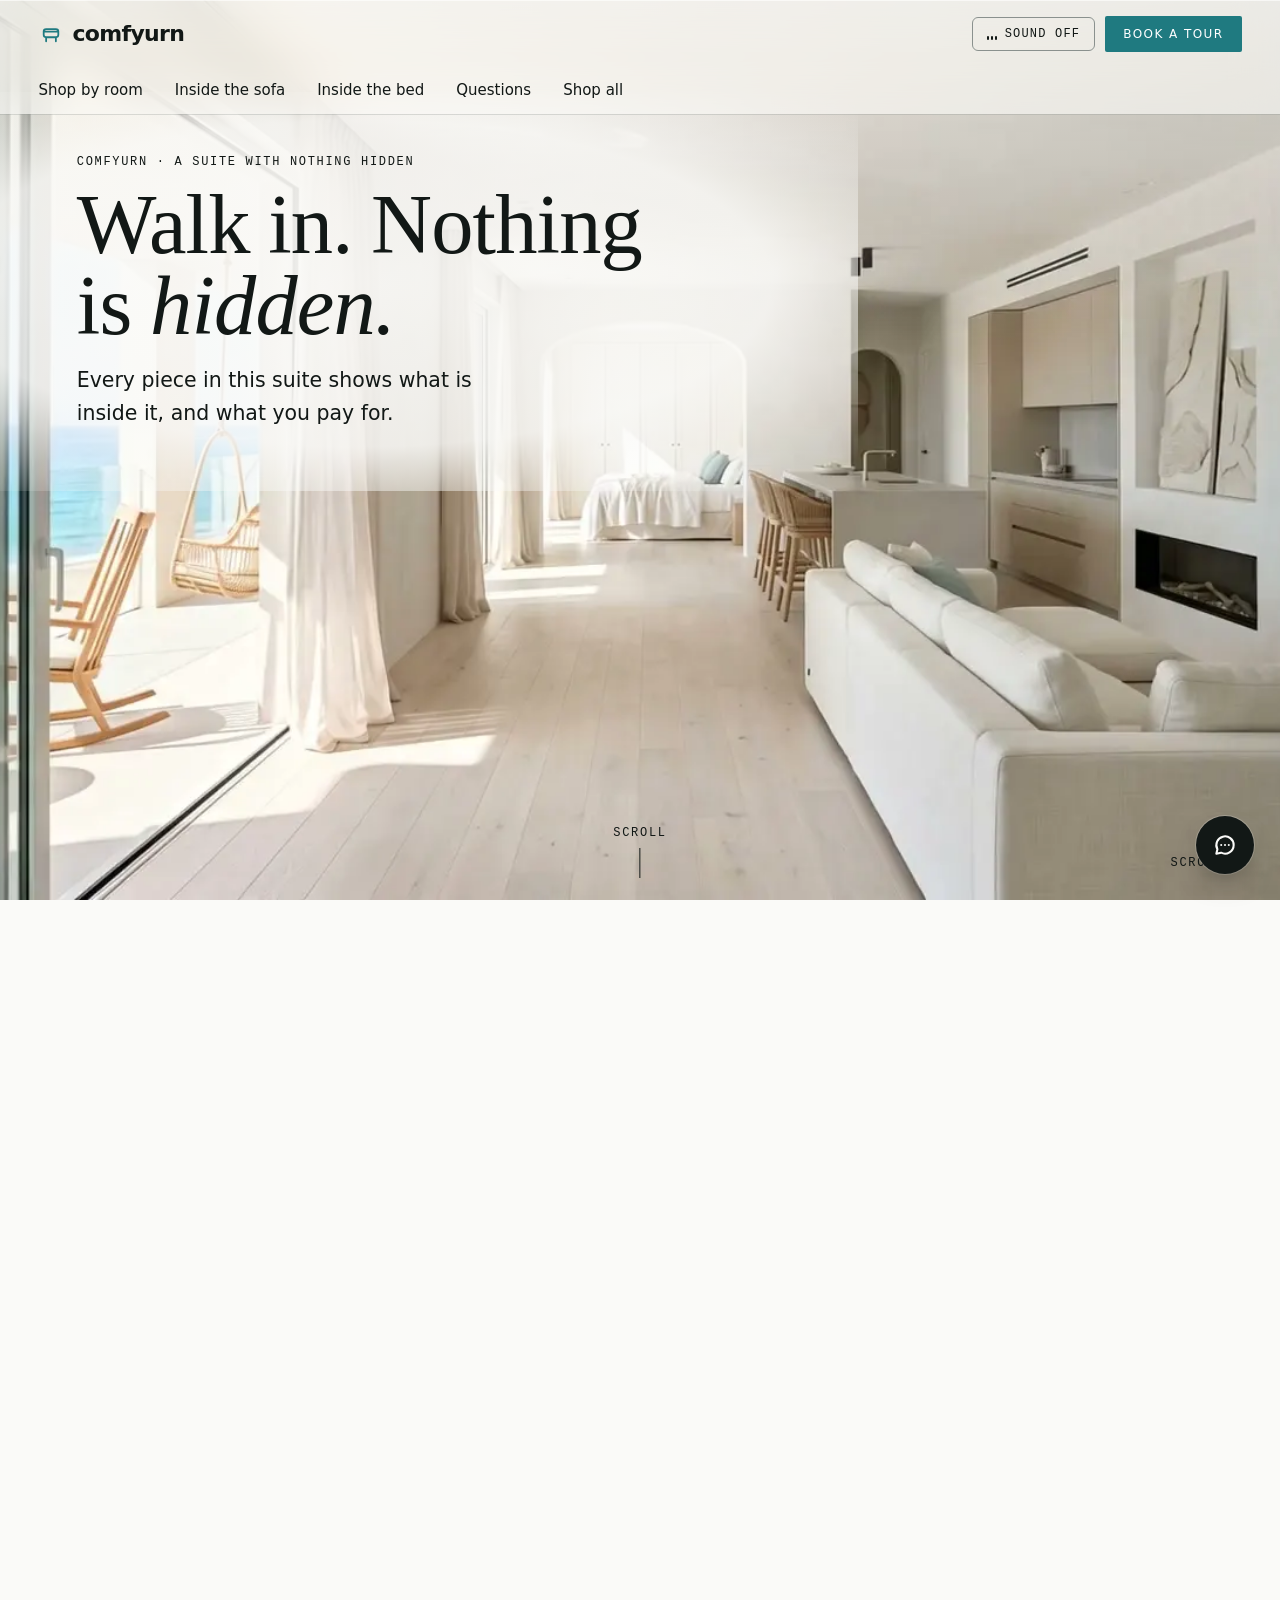
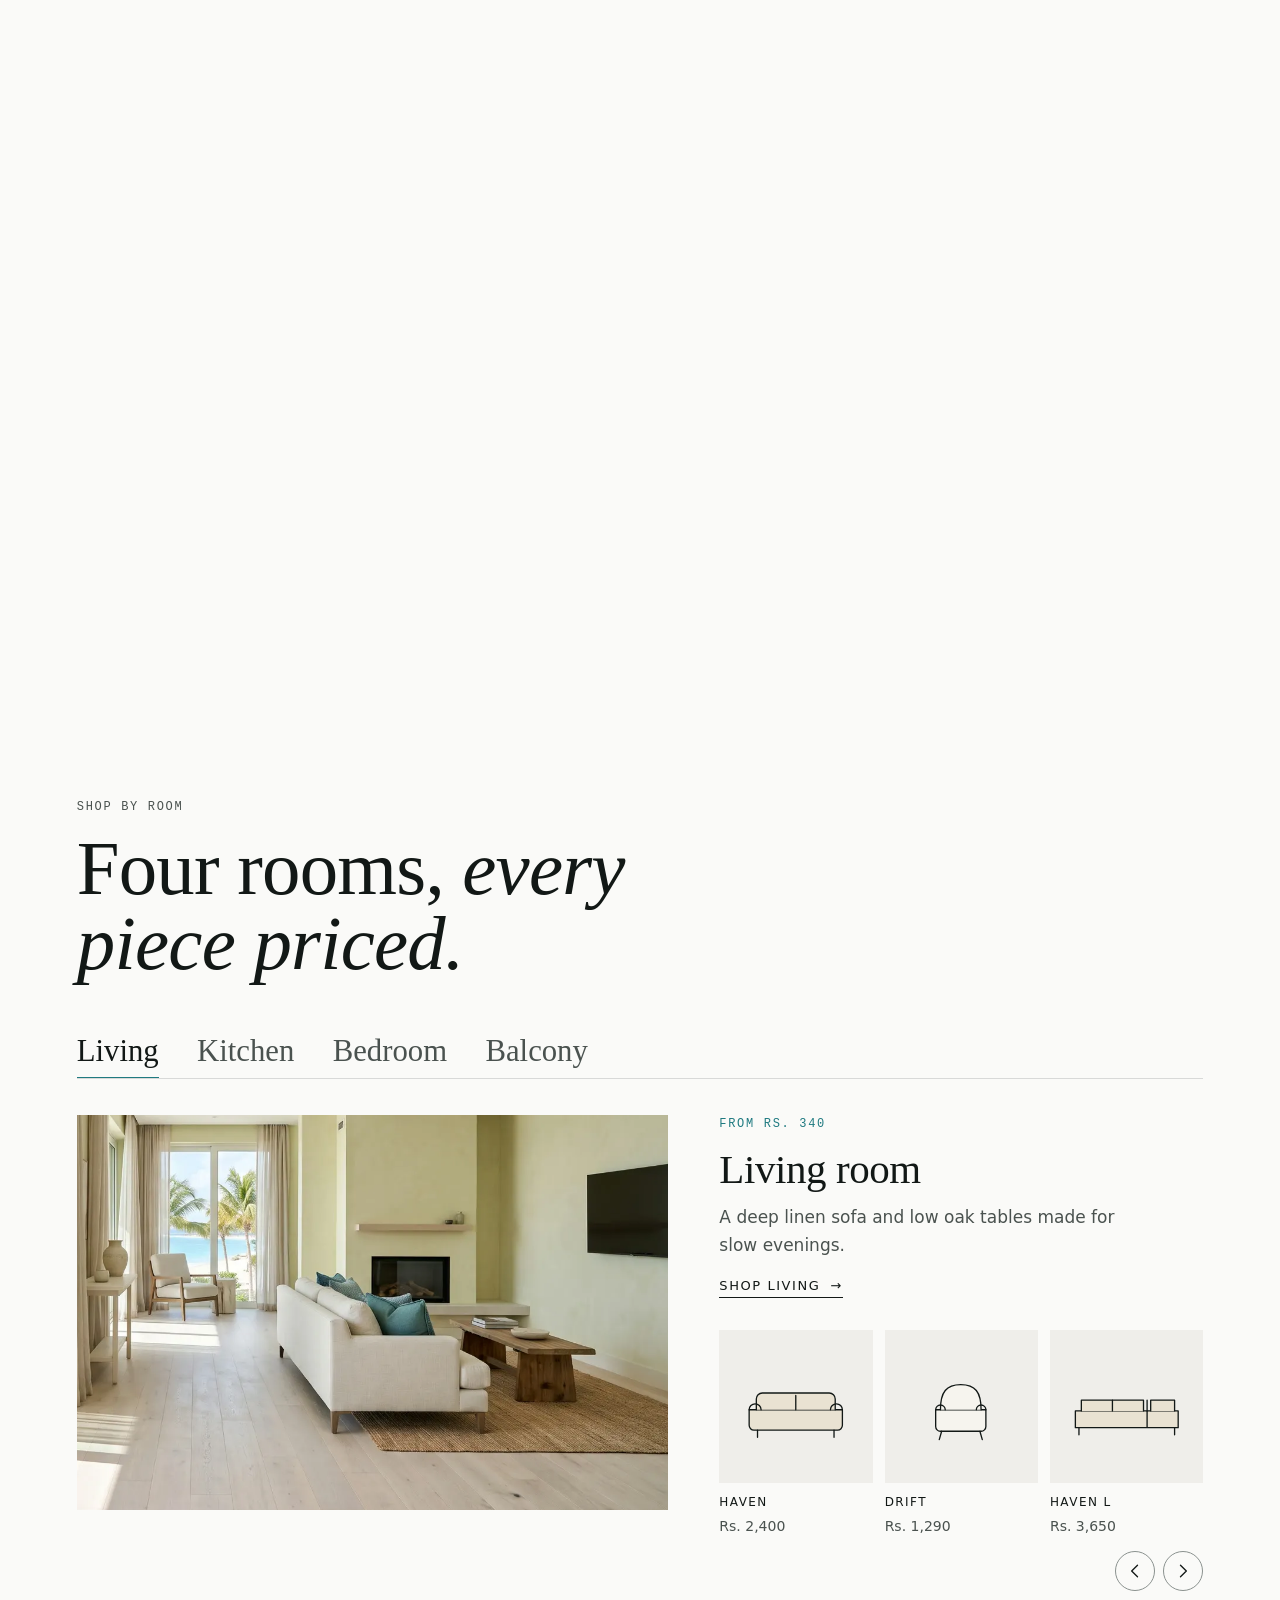
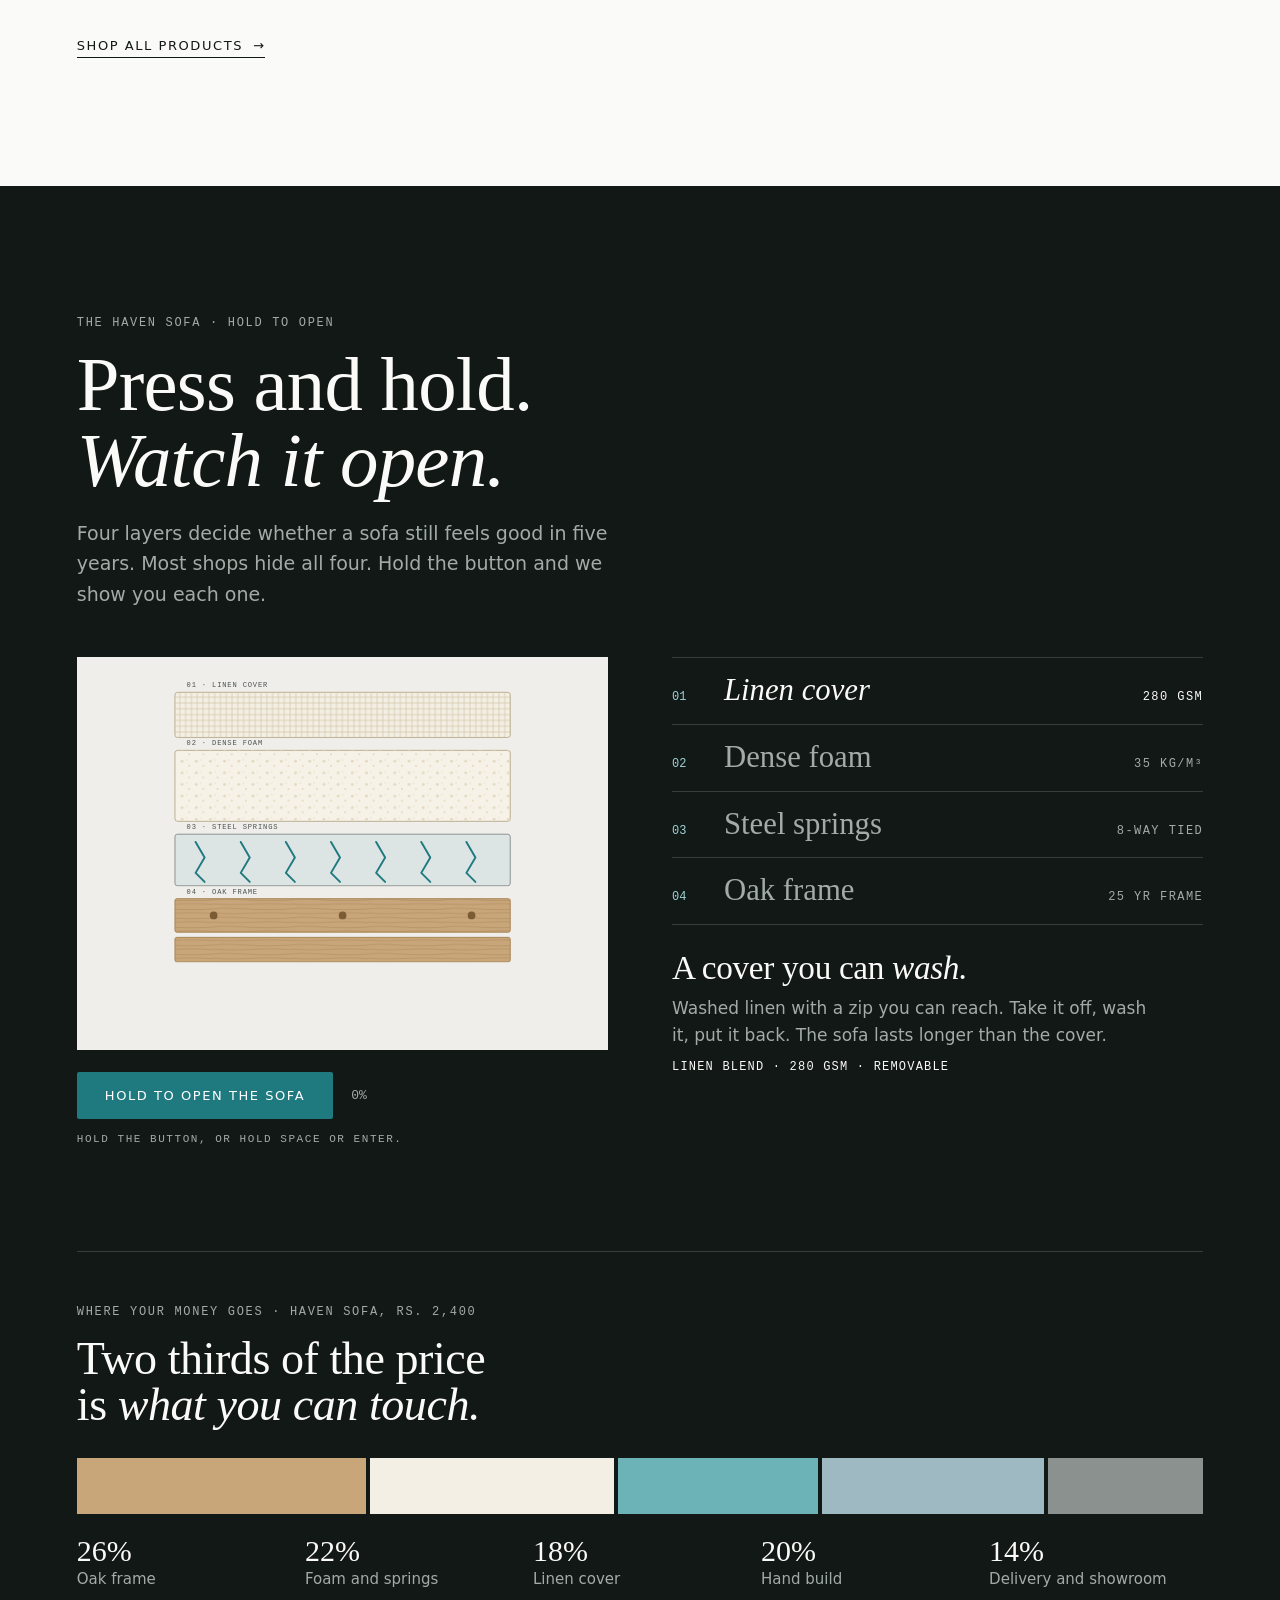
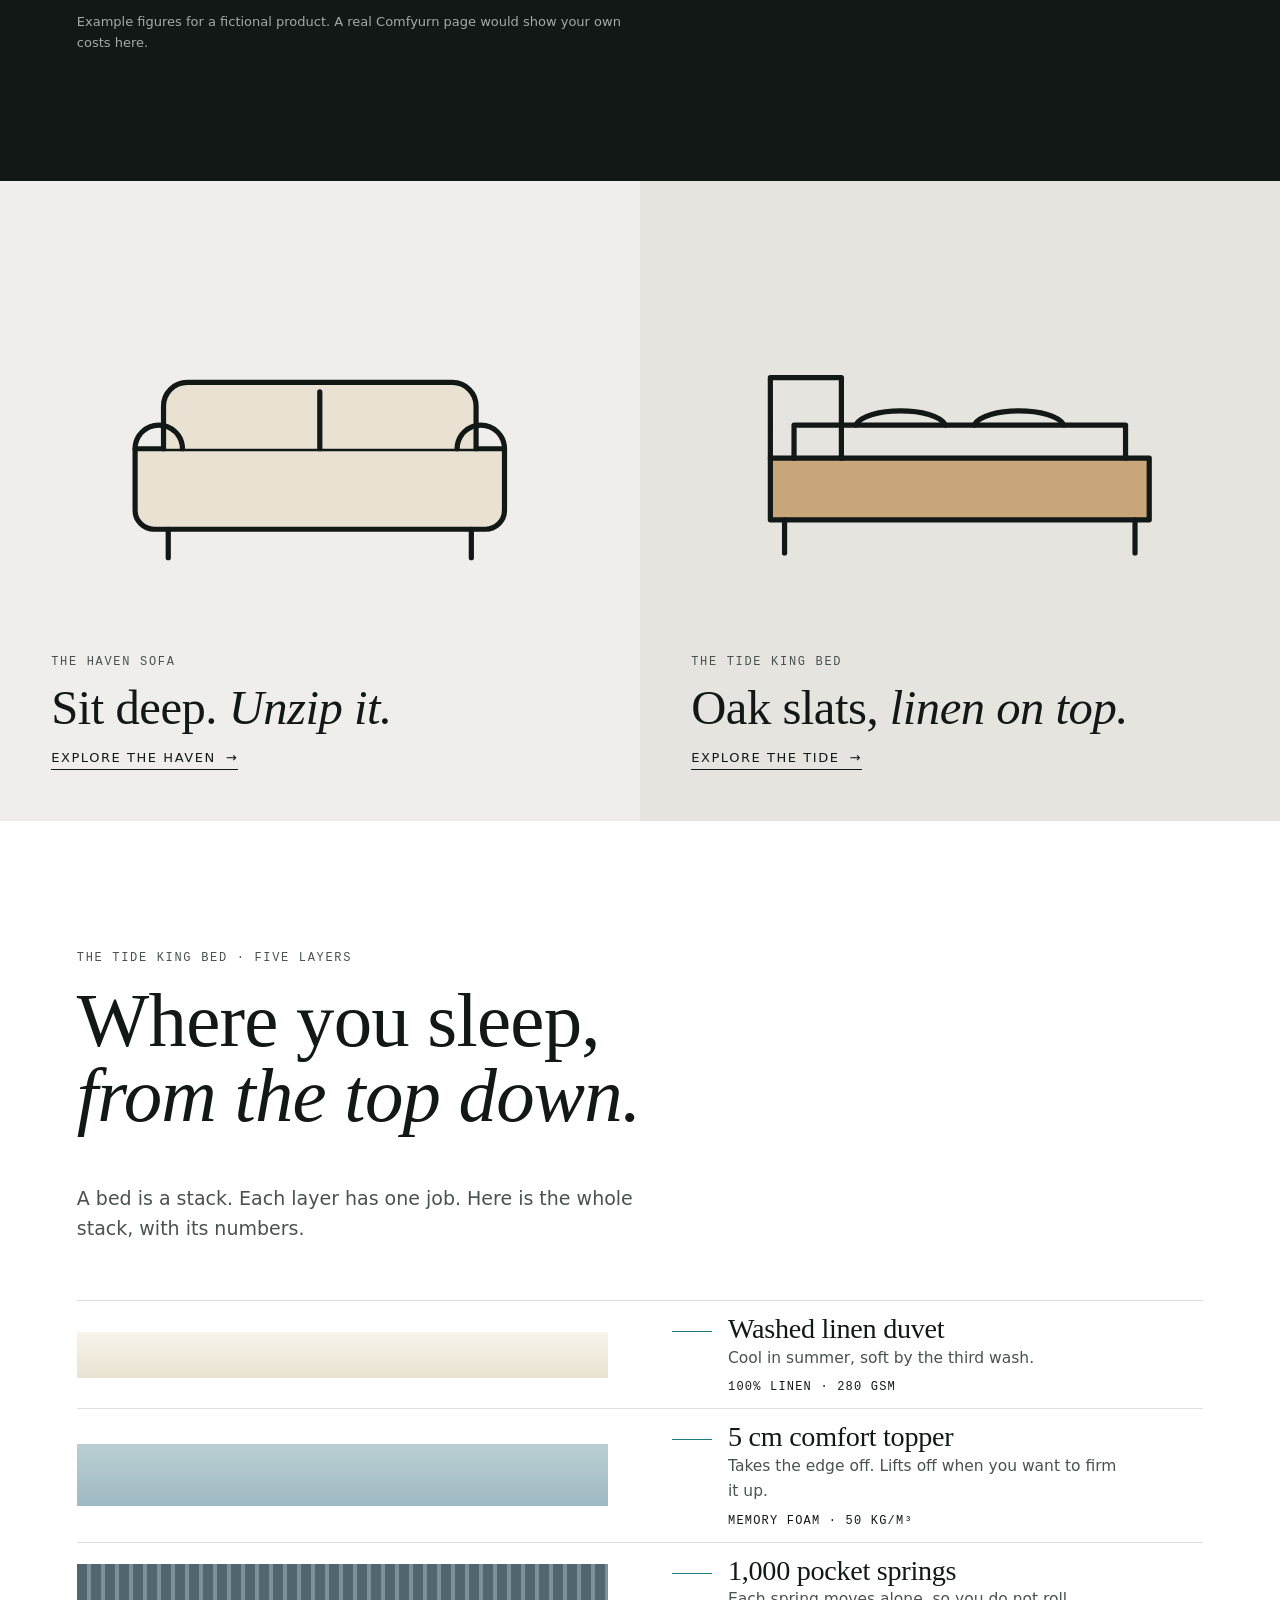
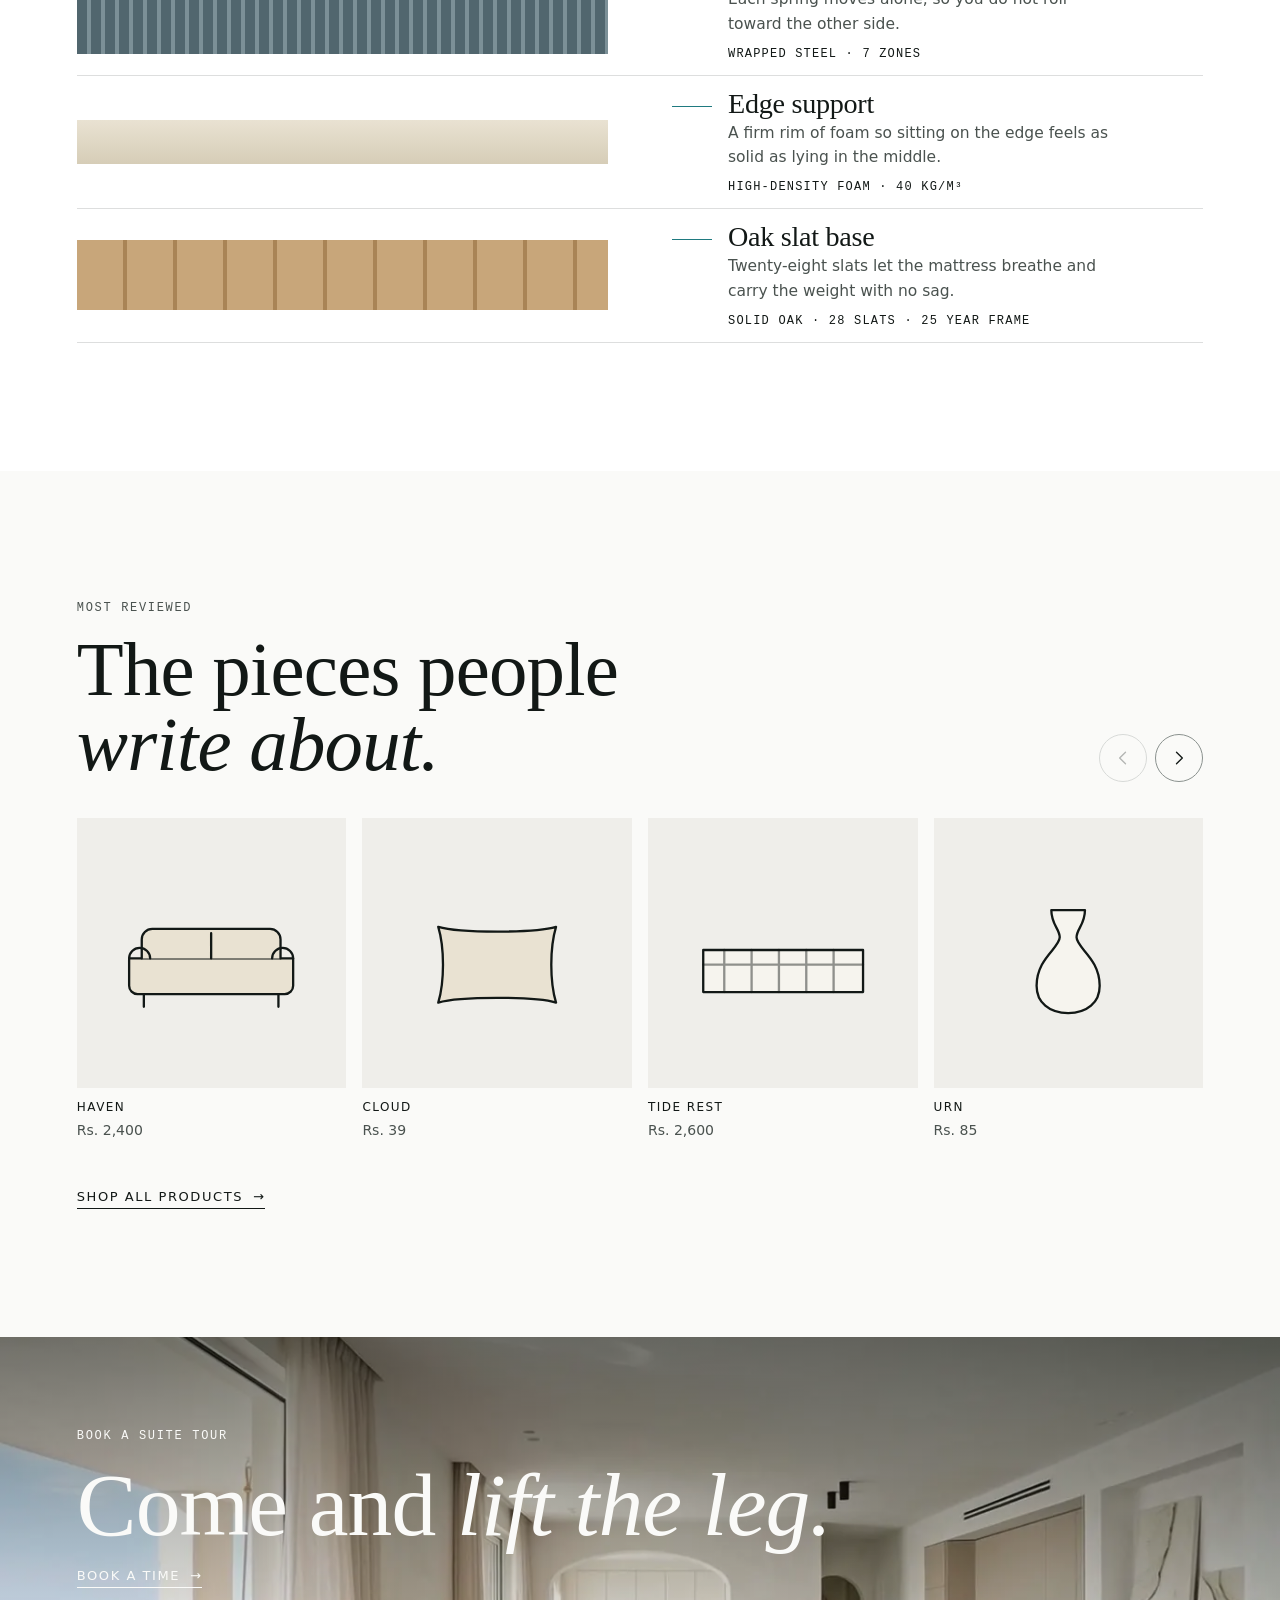
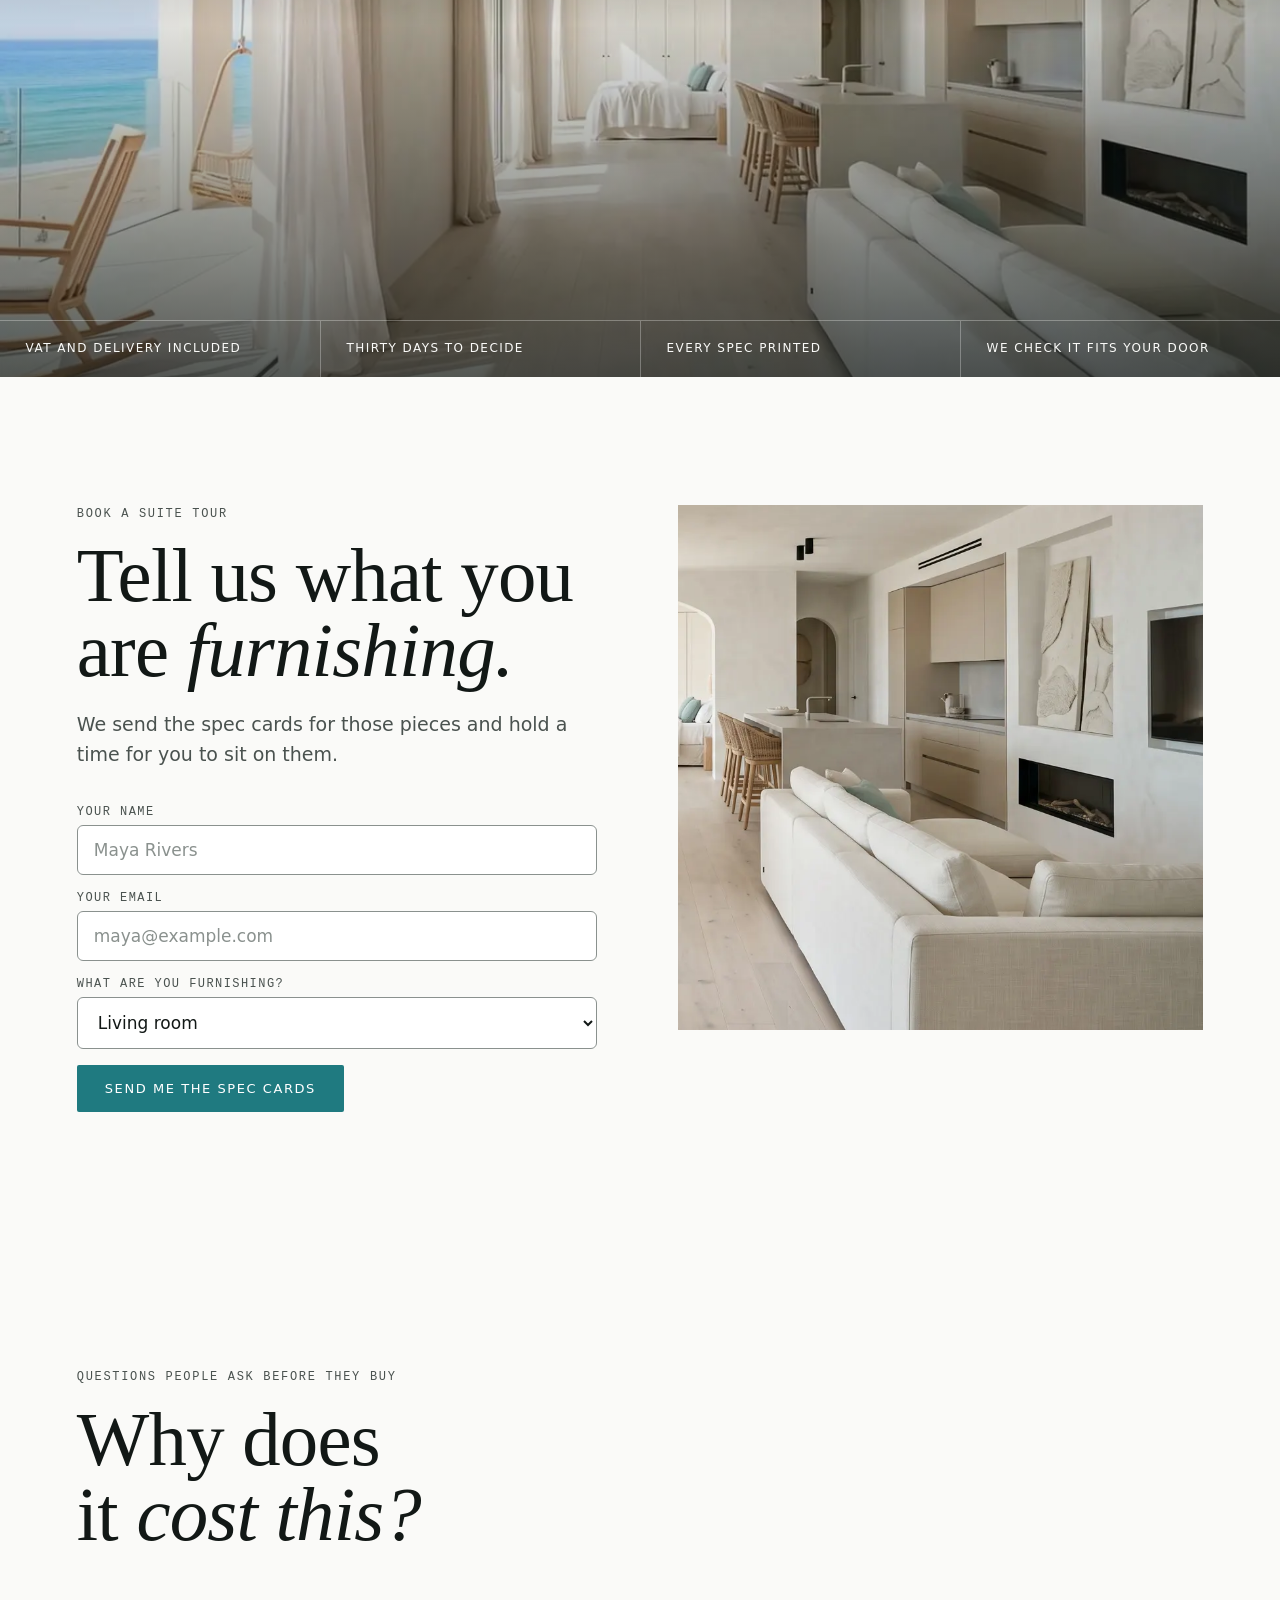
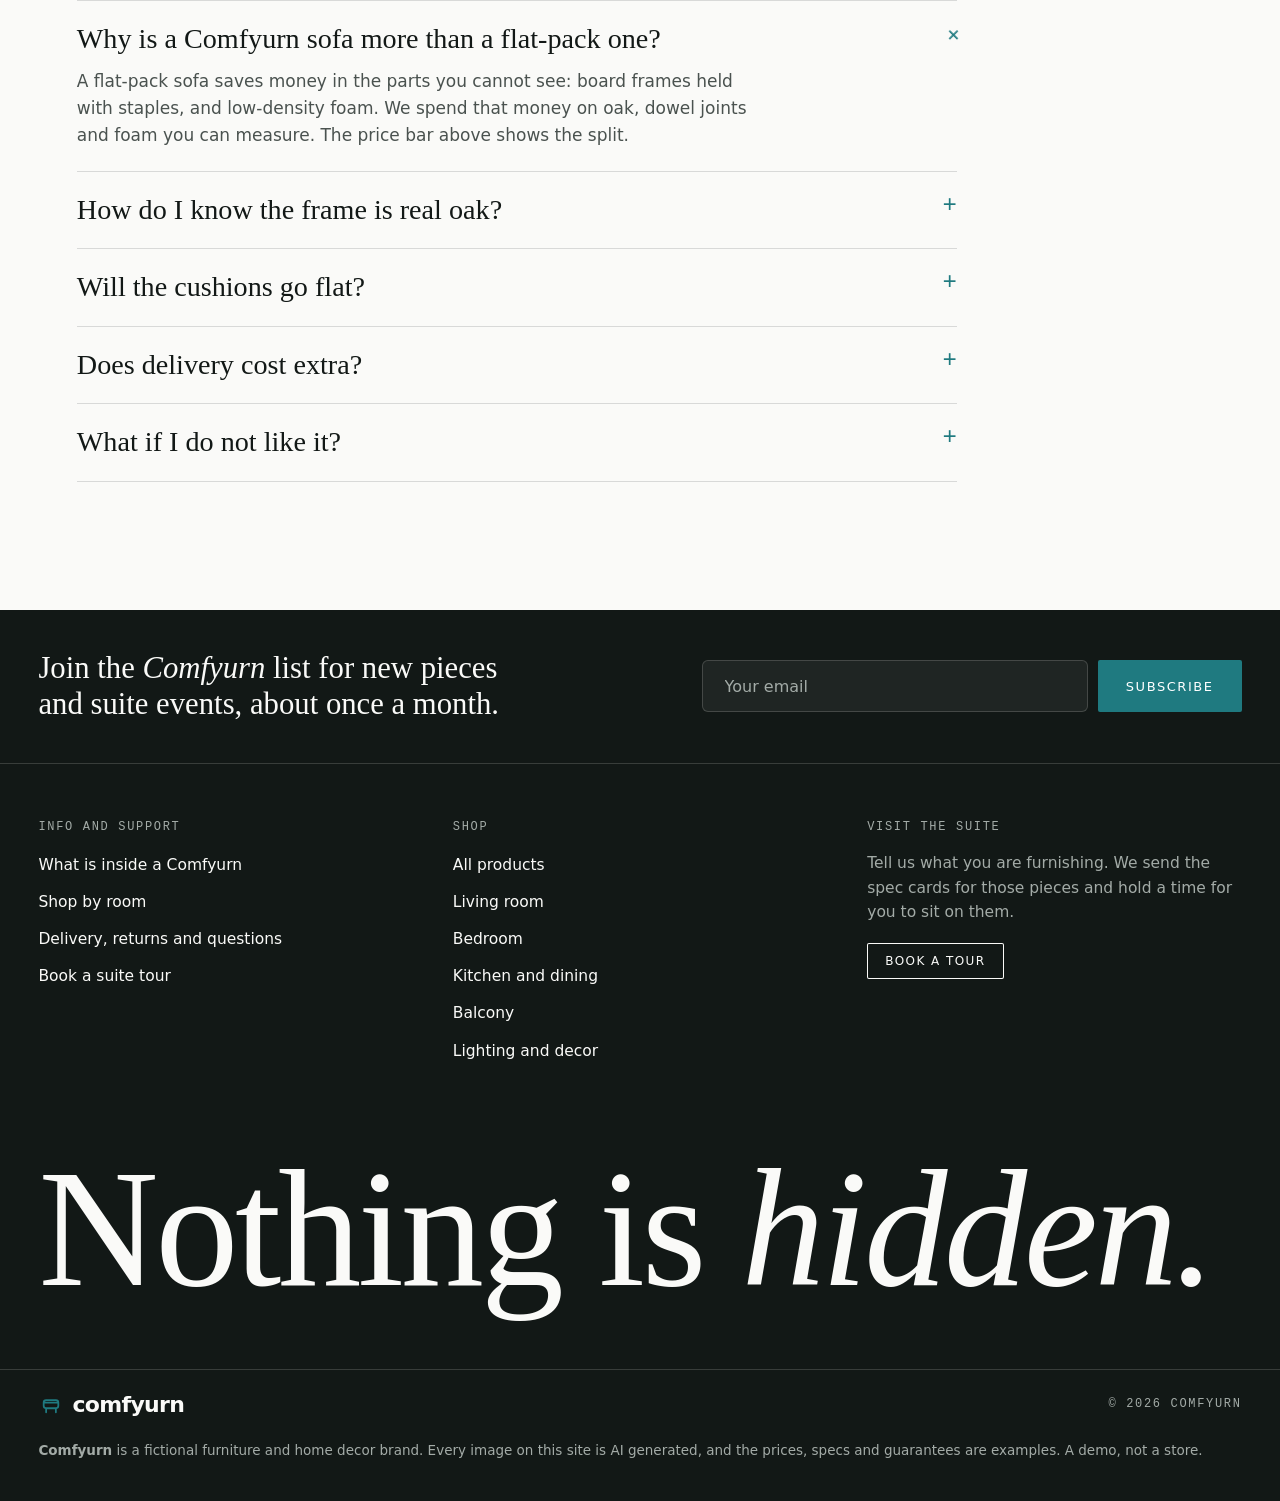
==== commit 3577b8c0: "added design changes . comfyurn_V2" ====
--- a/comfyurn-site/index.html
+++ b/comfyurn-site/index.html
@@ -3,19 +3,25 @@
 <head>
 <meta charset="utf-8">
 <meta name="viewport" content="width=device-width,initial-scale=1">
+<!-- Content Security Policy: scripts only from this site, styles also from Google Fonts. Inline style attributes are
+     allowed (the pages set crops and colours with them). Framing protection needs host headers: see README "Hosting headers" -->
+<meta http-equiv="Content-Security-Policy" content="default-src 'self'; script-src 'self'; style-src 'self' 'unsafe-inline' https://fonts.googleapis.com; font-src https://fonts.gstatic.com; img-src 'self' data: blob:; media-src 'self' blob:; connect-src 'self'; object-src 'none'; base-uri 'self'; form-action 'self'">
 <title>Comfyurn | Furniture with nothing hidden</title>
 <meta name="description" content="Comfyurn is a fictional furniture and home decor brand. Walk a sunlit suite, then open up the sofa and the bed layer by layer and see where your money goes.">
-<meta name="theme-color" content="#EEF1EE">
+<meta name="theme-color" content="#FAFAF8">
 <meta property="og:title" content="Comfyurn | Furniture with nothing hidden">
 <meta property="og:description" content="Walk a sunlit suite. Then open up the sofa and the bed and see what is inside.">
 <meta property="og:type" content="website">
 <!-- DEPLOY STEP: patch og:image and og:url with the live absolute URL before zipping -->
 <meta property="og:image" content="assets/images/hero-ending.jpg">
 <meta property="og:url" content="">
-<link rel="icon" href="data:image/svg+xml,%3Csvg xmlns='http://www.w3.org/2000/svg' viewBox='0 0 32 32'%3E%3Crect width='32' height='32' rx='8' fill='%23EEF1EE'/%3E%3Cpath d='M9 12h14v3a3 3 0 0 1-3 3h-8a3 3 0 0 1-3-3z M11 18v4M21 18v4' fill='none' stroke='%231F7A80' stroke-width='2.2' stroke-linecap='round'/%3E%3C/svg%3E">
+<link rel="icon" href="data:image/svg+xml,%3Csvg xmlns='http://www.w3.org/2000/svg' viewBox='0 0 32 32'%3E%3Crect width='32' height='32' rx='8' fill='%23FAFAF8'/%3E%3Cpath d='M9 12h14v3a3 3 0 0 1-3 3h-8a3 3 0 0 1-3-3z M11 18v4M21 18v4' fill='none' stroke='%231F7A80' stroke-width='2.2' stroke-linecap='round'/%3E%3C/svg%3E">
 <link rel="preconnect" href="https://fonts.googleapis.com">
 <link rel="preconnect" href="https://fonts.gstatic.com" crossorigin>
-<link href="https://fonts.googleapis.com/css2?family=DM+Mono:wght@400;500&family=DM+Sans:wght@400;500&family=Familjen+Grotesk:wght@400;500;600&display=swap" rel="stylesheet">
+<link href="https://fonts.googleapis.com/css2?family=DM+Mono:wght@400;500&family=DM+Sans:wght@400..600&family=Instrument+Serif:ital@0;1&display=swap" rel="stylesheet">
+<!-- the scrolling hero paints this poster first; the media query is "none of GATES" in hero-scrub.js, so only screens that
+     get the scrolling hero fetch it. Keep the two in step. -->
+<link rel="preload" as="image" type="image/webp" href="assets/images/hero-poster.webp" media="not ((max-width: 720px) or ((orientation: portrait) and (max-width: 1024px)) or ((orientation: portrait) and (pointer: coarse)) or ((orientation: landscape) and (pointer: coarse) and (max-height: 560px)) or (prefers-reduced-motion: reduce))">
 <link rel="stylesheet" href="css/base.css">
 <link rel="stylesheet" href="css/home.css">
 </head>
@@ -36,9 +42,9 @@
     </div>
   </div>
   <div class="nlwrap"><nav class="nlinks" aria-label="Main">
+    <a class="nl" href="#rooms">Shop by room</a>
     <a class="nl" href="#inside">Inside the sofa</a>
     <a class="nl" href="#bed">Inside the bed</a>
-    <a class="nl" href="#rooms">The suite</a>
     <a class="nl" href="#questions">Questions</a>
     <a class="nl" href="products.html">Shop all</a>
   </nav></div>
@@ -46,9 +52,9 @@
     <nav aria-label="Menu">
       <div class="mono">Explore the suite</div>
       <div class="np-links">
+        <a class="nl" href="#rooms">Shop by room</a>
         <a class="nl" href="#inside">Inside the sofa</a>
         <a class="nl" href="#bed">Inside the bed</a>
-        <a class="nl" href="#rooms">The suite</a>
         <a class="nl" href="#questions">Questions</a>
         <a class="nl" href="products.html">Shop all</a>
       </div>
@@ -68,7 +74,7 @@
 
     <div class="band" data-a="0" data-b="0.25">
       <div class="mono">Comfyurn · A suite with nothing hidden</div>
-      <h1 data-split>Walk in. Nothing is hidden.</h1>
+      <h1 data-split>Walk in. Nothing is <em>hidden.</em></h1>
       <p class="sub">Every piece in this suite shows what is inside it, and what you pay for.</p>
     </div>
     <div class="band" data-a="0.29" data-b="0.54">
@@ -85,31 +91,60 @@
       <div class="mono">03 · Your turn</div>
       <h2 data-split>Now come closer.</h2>
       <p class="sub">Scroll on. We open up the sofa and the bed, layer by layer.</p>
-      <div class="cta-row"><a class="btn" href="#inside">See inside</a></div>
+      <div class="cta-row"><a class="tlink" href="#inside">See inside</a></div>
     </div>
 
     <svg class="ring" id="ring" viewBox="0 0 48 48" aria-hidden="true"><circle cx="24" cy="24" r="20" fill="none" stroke="currentColor" stroke-width="3" stroke-dasharray="126" style="stroke-dashoffset:var(--ld,126)"/></svg>
     <div class="chev" aria-hidden="true">SCROLL ↓</div>
     <div class="cue mono" id="cue" aria-hidden="true">SCROLL<i></i></div>
+    <button class="vpause" id="heroPause" type="button" aria-pressed="false" aria-label="Pause the video"><svg viewBox="0 0 24 24" fill="currentColor" aria-hidden="true"><path class="ip" d="M7 5h3.5v14H7zM13.5 5H17v14h-3.5z"/><path class="ipl" d="M8 5v14l11-7z"/></svg></button>
   </div>
 </section>
 
 <!-- STATIC HERO -->
 <section class="static-hero" aria-label="Comfyurn">
-  <img src="assets/images/hero-ending.jpg" alt="A bright beachfront suite with a long sofa, a stone bar island, and a hallway leading to a bedroom" loading="lazy" decoding="async">
+  <img src="assets/images/hero-ending.webp" srcset="assets/images/hero-ending-960.webp 960w, assets/images/hero-ending.webp 1376w" sizes="100vw" alt="A bright beachfront suite with a long sofa, a stone bar island, and a hallway leading to a bedroom" width="1376" height="768" loading="lazy" decoding="async">
   <div class="inner">
     <div class="mono">Comfyurn · A suite with nothing hidden</div>
-    <h1>Walk in. Nothing is hidden.</h1>
+    <h1>Walk in. Nothing is <em>hidden.</em></h1>
     <p>Every piece in this suite shows what is inside it, and what you pay for.</p>
-    <a class="btn" href="#inside">See inside</a>
-  </div>
-</section>
-
-<!-- SOFA -->
-<section class="s reveal" id="inside">
+    <a class="tlink" href="#inside">See inside</a>
+  </div>
+</section>
+
+<!-- SHOP BY ROOM -->
+<section class="s" id="rooms" aria-labelledby="roomsH">
+  <div class="wrap">
+    <div class="mono">Shop by room</div>
+    <h2 class="big" id="roomsH">Four rooms, <em>every piece priced.</em></h2>
+    <div class="rtabs" role="tablist" aria-label="Rooms">
+      <button type="button" role="tab" id="rt-living" aria-selected="true" aria-controls="roomPanel" data-room="living">Living</button>
+      <button type="button" role="tab" id="rt-kitchen" aria-selected="false" aria-controls="roomPanel" data-room="kitchen" tabindex="-1">Kitchen</button>
+      <button type="button" role="tab" id="rt-bedroom" aria-selected="false" aria-controls="roomPanel" data-room="bedroom" tabindex="-1">Bedroom</button>
+      <button type="button" role="tab" id="rt-balcony" aria-selected="false" aria-controls="roomPanel" data-room="balcony" tabindex="-1">Balcony</button>
+    </div>
+    <div class="rpanel" id="roomPanel" role="tabpanel" aria-labelledby="rt-living" tabindex="0">
+      <div class="rp-img"><img src="assets/images/balcony.webp" alt="The living area: a linen sofa and an oak coffee table on a jute rug" width="1920" height="1072" loading="lazy" decoding="async" style="object-position:88% 74%;transform-origin:88% 74%;--z:1.6"></div>
+      <div class="rp-txt">
+        <div class="mono rp-from"></div>
+        <h3>Living room</h3>
+        <p>A deep linen sofa and low oak tables made for slow evenings.</p>
+        <a class="tlink" href="products.html#living">Shop living</a>
+        <div class="rp-loop">
+          <div class="rp-thumbs" id="roomThumbs"></div>
+        </div>
+        <div class="rp-arrows"><button class="arrow" id="roomPrev" type="button" aria-controls="roomThumbs" aria-label="Previous pieces" hidden><svg viewBox="0 0 24 24" fill="none" stroke="currentColor" stroke-width="1.6" stroke-linecap="round" stroke-linejoin="round" aria-hidden="true"><path d="M15 5l-7 7 7 7"/></svg></button><button class="arrow" id="roomNext" type="button" aria-controls="roomThumbs" aria-label="Next pieces" hidden><svg viewBox="0 0 24 24" fill="none" stroke="currentColor" stroke-width="1.6" stroke-linecap="round" stroke-linejoin="round" aria-hidden="true"><path d="M9 5l7 7-7 7"/></svg></button></div>
+      </div>
+    </div>
+    <p class="band-foot"><a class="tlink" href="products.html">Shop all products</a></p>
+  </div>
+</section>
+
+<!-- INSIDE THE SOFA (dark band) -->
+<section class="s dark reveal" id="inside">
   <div class="wrap">
     <div class="part" style="--i:0"><div class="mono">The Haven sofa · Hold to open</div></div>
-    <h2 class="big part" style="--i:1">Press and hold. Watch it open.</h2>
+    <h2 class="big part" style="--i:1">Press and hold. <em>Watch it open.</em></h2>
     <p class="lede part" style="--i:2">Four layers decide whether a sofa still feels good in five years. Most shops hide all four. Hold the button and we show you each one.</p>
 
     <div class="sofa-grid part" style="--i:3">
@@ -121,14 +156,14 @@
               <pattern id="pores" width="22" height="18" patternUnits="userSpaceOnUse"><circle cx="5" cy="5" r="2.2" fill="#E4D9BF"/><circle cx="16" cy="12" r="1.6" fill="#E4D9BF"/><circle cx="12" cy="3" r="1" fill="#E4D9BF"/></pattern>
               <pattern id="grain" width="120" height="14" patternUnits="userSpaceOnUse"><path d="M0 4c30-4 60 4 120 0M0 10c40 4 70-3 120 1" fill="none" stroke="#9A7647" stroke-width="1" opacity=".55"/></pattern>
             </defs>
-            <g class="layer" data-i="0"><rect x="60" y="60" width="520" height="70" rx="26" fill="#F4EFE4" stroke="#B9AD8F" stroke-width="1.5"/><rect x="60" y="60" width="520" height="70" rx="26" fill="url(#weave)"/><text x="78" y="52">01 · LINEN COVER</text></g>
-            <g class="layer" data-i="1"><rect x="60" y="150" width="520" height="110" rx="22" fill="#F6F2E8" stroke="#B9AD8F" stroke-width="1.5"/><rect x="60" y="150" width="520" height="110" rx="22" fill="url(#pores)"/><text x="78" y="142">02 · DENSE FOAM</text></g>
-            <g class="layer" data-i="2"><rect x="60" y="280" width="520" height="80" rx="14" fill="#DCE5E4" stroke="#8FA39F" stroke-width="1.5"/>
+            <g class="layer" data-i="0"><rect x="60" y="60" width="520" height="70" rx="4" fill="#F4EFE4" stroke="#B9AD8F" stroke-width="1.5"/><rect x="60" y="60" width="520" height="70" rx="4" fill="url(#weave)"/><text x="78" y="52">01 · LINEN COVER</text></g>
+            <g class="layer" data-i="1"><rect x="60" y="150" width="520" height="110" rx="4" fill="#F6F2E8" stroke="#B9AD8F" stroke-width="1.5"/><rect x="60" y="150" width="520" height="110" rx="4" fill="url(#pores)"/><text x="78" y="142">02 · DENSE FOAM</text></g>
+            <g class="layer" data-i="2"><rect x="60" y="280" width="520" height="80" rx="4" fill="#DCE5E4" stroke="#8A918E" stroke-width="1.5"/>
               <g fill="none" stroke="#1F7A80" stroke-width="3" stroke-linecap="round" stroke-linejoin="round">
                 <path d="M92 292l14 24-14 24 14 14"/><path d="M162 292l14 24-14 24 14 14"/><path d="M232 292l14 24-14 24 14 14"/><path d="M302 292l14 24-14 24 14 14"/><path d="M372 292l14 24-14 24 14 14"/><path d="M442 292l14 24-14 24 14 14"/><path d="M512 292l14 24-14 24 14 14"/>
               </g><text x="78" y="272">03 · STEEL SPRINGS</text></g>
-            <g class="layer" data-i="3"><rect x="60" y="380" width="520" height="52" rx="10" fill="#C8A67A" stroke="#A98456" stroke-width="1.5"/><rect x="60" y="380" width="520" height="52" rx="10" fill="url(#grain)"/>
-              <rect x="60" y="440" width="520" height="38" rx="9" fill="#C8A67A" stroke="#A98456" stroke-width="1.5"/><rect x="60" y="440" width="520" height="38" rx="9" fill="url(#grain)"/>
+            <g class="layer" data-i="3"><rect x="60" y="380" width="520" height="52" rx="3" fill="#C8A67A" stroke="#A98456" stroke-width="1.5"/><rect x="60" y="380" width="520" height="52" rx="3" fill="url(#grain)"/>
+              <rect x="60" y="440" width="520" height="38" rx="3" fill="#C8A67A" stroke="#A98456" stroke-width="1.5"/><rect x="60" y="440" width="520" height="38" rx="3" fill="url(#grain)"/>
               <g fill="#7C5C35"><circle cx="120" cy="406" r="6"/><circle cx="320" cy="406" r="6"/><circle cx="520" cy="406" r="6"/></g><text x="78" y="372">04 · OAK FRAME</text></g>
           </svg>
         </div>
@@ -136,20 +171,28 @@
           <button class="btn hold" id="hold" type="button" aria-describedby="holdhelp"><span class="fill" aria-hidden="true"></span><span id="holdlabel">Hold to open the sofa</span></button>
           <div class="pct" id="pct" role="status" aria-live="off">0%</div>
         </div>
-        <p id="holdhelp" class="mono" style="margin-top:10px;font-size:11px">Hold the button, or hold Space or Enter.</p>
-      </div>
-
-      <ol class="layers-list" id="layers">
-        <li data-i="0"><span class="n">01</span><div><h3>A cover you can wash.</h3><p>Washed linen with a zip you can reach. Take it off, wash it, put it back. The sofa lasts longer than the cover.</p><div class="spec">Linen blend · 280 gsm · removable</div></div></li>
-        <li data-i="1"><span class="n">02</span><div><h3>Foam that bounces back.</h3><p>Dense core foam wrapped in soft fiber. This is the layer that goes flat first in cheap sofas, so we say its number out loud.</p><div class="spec">35 kg/m³ core · 10 year bounce guarantee</div></div></li>
-        <li data-i="2"><span class="n">03</span><div><h3>Springs under the seat.</h3><p>Steel springs tied by hand, so your weight spreads across the seat instead of sinking in one spot.</p><div class="spec">8-way hand-tied · steel coil</div></div></li>
-        <li data-i="3"><span class="n">04</span><div><h3>An oak frame that holds.</h3><p>Kiln-dried oak with dowel joints and corner blocks. The part that cracks in a cheap sofa is the part we over-build.</p><div class="spec">Solid kiln-dried oak · 25 year frame</div></div></li>
-      </ol>
+        <p id="holdhelp" class="mono">Hold the button, or hold Space or Enter.</p>
+      </div>
+
+      <div class="layers">
+        <div class="ltabs" id="layers" role="tablist" aria-label="Sofa layers" aria-orientation="vertical">
+          <button type="button" role="tab" id="lt-0" aria-selected="true" aria-controls="layerPanel" data-i="0"><span class="n">01</span><span class="lt-name">Linen cover</span><span class="lt-spec">280 gsm</span></button>
+          <button type="button" role="tab" id="lt-1" aria-selected="false" aria-controls="layerPanel" data-i="1" tabindex="-1"><span class="n">02</span><span class="lt-name">Dense foam</span><span class="lt-spec">35 kg/m³</span></button>
+          <button type="button" role="tab" id="lt-2" aria-selected="false" aria-controls="layerPanel" data-i="2" tabindex="-1"><span class="n">03</span><span class="lt-name">Steel springs</span><span class="lt-spec">8-way tied</span></button>
+          <button type="button" role="tab" id="lt-3" aria-selected="false" aria-controls="layerPanel" data-i="3" tabindex="-1"><span class="n">04</span><span class="lt-name">Oak frame</span><span class="lt-spec">25 yr frame</span></button>
+        </div>
+        <div class="lpanel" id="layerPanel" role="tabpanel" aria-labelledby="lt-0" tabindex="0">
+          <div data-i="0"><h3>A cover you can <em>wash.</em></h3><p>Washed linen with a zip you can reach. Take it off, wash it, put it back. The sofa lasts longer than the cover.</p><div class="spec">Linen blend · 280 gsm · removable</div></div>
+          <div data-i="1"><h3>Foam that <em>bounces back.</em></h3><p>Dense core foam wrapped in soft fiber. This is the layer that goes flat first in cheap sofas, so we say its number out loud.</p><div class="spec">35 kg/m³ core · 10 year bounce guarantee</div></div>
+          <div data-i="2"><h3>Springs under <em>the seat.</em></h3><p>Steel springs tied by hand, so your weight spreads across the seat instead of sinking in one spot.</p><div class="spec">8-way hand-tied · steel coil</div></div>
+          <div data-i="3"><h3>An oak frame <em>that holds.</em></h3><p>Kiln-dried oak with dowel joints and corner blocks. The part that cracks in a cheap sofa is the part we over-build.</p><div class="spec">Solid kiln-dried oak · 25 year frame</div></div>
+        </div>
+      </div>
     </div>
 
     <div class="money part reveal" id="money" style="--i:4">
       <div class="mono">Where your money goes · Haven sofa, Rs. 2,400</div>
-      <h3>Two thirds of the price is what you can touch.</h3>
+      <h3>Two thirds of the price is <em>what you can touch.</em></h3>
       <div class="bar" role="img" aria-label="Price split: oak frame 26 percent, foam and springs 22 percent, linen cover 18 percent, hand build 20 percent, delivery and showroom 14 percent">
         <i style="flex:26;--i:0"></i><i style="flex:22;--i:1"></i><i style="flex:18;--i:2"></i><i style="flex:20;--i:3"></i><i style="flex:14;--i:4"></i>
       </div>
@@ -165,13 +208,19 @@
   </div>
 </section>
 
-<!-- BED -->
+<!-- DIPTYCH: two square halves, edge to edge -->
+<section class="diptych" aria-label="Two pieces to start with">
+  <a href="product.html?id=haven&amp;room=living"><span class="dp-art" data-art="sofa" data-col="stone"></span><span class="dp-txt"><span class="mono">The Haven sofa</span><span class="dp-h">Sit deep. <em>Unzip it.</em></span><span class="tlink">Explore the Haven</span></span></a>
+  <a href="product.html?id=tide&amp;room=bedroom"><span class="dp-art" data-art="bed" data-col="oak"></span><span class="dp-txt"><span class="mono">The Tide king bed</span><span class="dp-h">Oak slats, <em>linen on top.</em></span><span class="tlink">Explore the Tide</span></span></a>
+</section>
+
+<!-- INSIDE THE BED -->
 <section class="s reveal" id="bed">
   <div class="wrap">
     <div class="bed-head">
       <div>
         <div class="part" style="--i:0"><div class="mono">The Tide king bed · Five layers</div></div>
-        <h2 class="big part" style="--i:1">Where you sleep, from the top down.</h2>
+        <h2 class="big part" style="--i:1">Where you sleep, <em>from the top down.</em></h2>
       </div>
       <p class="lede part" style="--i:2">A bed is a stack. Each layer has one job. Here is the whole stack, with its numbers.</p>
     </div>
@@ -185,64 +234,75 @@
   </div>
 </section>
 
-<!-- ROOMS -->
-<section class="s reveal" id="rooms">
-  <div class="wrap">
-    <div class="part" style="--i:0"><div class="mono">The suite</div></div>
-    <h2 class="big part" style="--i:1">What is in each room.</h2>
-    <p class="lede part" style="--i:2">Every piece in the suite, with its price. Tap a room to see each piece and what is inside it.</p>
-    <p class="part" style="--i:2;margin-top:22px"><a class="btn ghost" href="products.html">Shop all products</a></p>
-    <div class="rooms">
-      <article class="room part" style="--i:3"><div class="ph" role="img" aria-label="Close view of the Haven L linen corner sofa" style="--s:4;background-image:url(assets/images/suite.jpg);background-position:83% 100%"></div><div class="b"><div class="price">From Rs. 190</div><h3>Living</h3><p>A deep linen sofa and low oak tables made for slow evenings.</p><div class="acts"><a class="shop" href="products.html#living">Shop living →</a><button class="tog" type="button" aria-expanded="false" aria-controls="pc-living" aria-label="Show the 4 pieces in the living"><span>4 pieces</span><i aria-hidden="true"></i></button></div><div class="pwrap" id="pc-living"><div><ul class="pieces"><li><a href="product.html?id=haven-l&amp;room=living">Haven L corner sofa</a><b>Rs. 3,650</b></li><li><a href="product.html?id=shore&amp;room=living">Shore oak coffee table</a><b>Rs. 1,900</b></li><li><a href="product.html?id=drift&amp;room=living">Drift lounge armchair</a><b>Rs. 1,290</b></li><li><a href="product.html?id=lumen&amp;room=living">Lumen table lamp</a><b>Rs. 190</b></li></ul></div></div></div></article>
-      <article class="room part" style="--i:4"><div class="ph" role="img" aria-label="Close view of the Quarry stone island and Reef rattan bar stools" style="--s:4;background-image:url(assets/images/suite.jpg);background-position:65% 68%"></div><div class="b"><div class="price">From Rs. 260</div><h3>Kitchen</h3><p>A stone island and rattan stools that sit well by the sea.</p><div class="acts"><a class="shop" href="products.html#kitchen">Shop kitchen →</a><button class="tog" type="button" aria-expanded="false" aria-controls="pc-kitchen" aria-label="Show the 3 pieces in the kitchen"><span>3 pieces</span><i aria-hidden="true"></i></button></div><div class="pwrap" id="pc-kitchen"><div><ul class="pieces"><li><a href="product.html?id=quarry&amp;room=kitchen">Quarry kitchen island</a><b>Rs. 4,200</b></li><li><a href="product.html?id=reef&amp;room=kitchen">Reef bar stool, each</a><b>Rs. 680</b></li><li><a href="product.html?id=halo&amp;room=kitchen">Halo pendant light</a><b>Rs. 260</b></li></ul></div></div></div></article>
-      <article class="room part" style="--i:5"><div class="ph" role="img" aria-label="Close view of the Tide king bed and Harbor wardrobes" style="--s:4;background-image:url(assets/images/suite.jpg);background-position:50% 61%"></div><div class="b"><div class="price">From Rs. 460</div><h3>Bedroom</h3><p>An oak king bed and deep wardrobes in one pale, calm finish.</p><div class="acts"><a class="shop" href="products.html#bedroom">Shop bedroom →</a><button class="tog" type="button" aria-expanded="false" aria-controls="pc-bedroom" aria-label="Show the 4 pieces in the bedroom"><span>4 pieces</span><i aria-hidden="true"></i></button></div><div class="pwrap" id="pc-bedroom"><div><ul class="pieces"><li><a href="product.html?id=tide&amp;room=bedroom">Tide king bed</a><b>Rs. 3,100</b></li><li><a href="product.html?id=tide-m&amp;room=bedroom">Tide Rest mattress</a><b>Rs. 2,600</b></li><li><a href="product.html?id=harbor&amp;room=bedroom">Harbor wardrobe</a><b>Rs. 2,750</b></li><li><a href="product.html?id=cove&amp;room=bedroom">Cove bedside table</a><b>Rs. 460</b></li></ul></div></div></div></article>
-      <article class="room part" style="--i:6"><div class="ph" role="img" aria-label="Close view of the Porch teak rocking chair and Nest rattan swing" style="--s:3;background-image:url(assets/images/balcony.jpg);background-position:7% 100%"></div><div class="b"><div class="price">From Rs. 420</div><h3>Balcony</h3><p>A rocking chair and a swing built to live in sun, salt, and wind.</p><div class="acts"><a class="shop" href="products.html#balcony">Shop balcony →</a><button class="tog" type="button" aria-expanded="false" aria-controls="pc-balcony" aria-label="Show the 3 pieces in the balcony"><span>3 pieces</span><i aria-hidden="true"></i></button></div><div class="pwrap" id="pc-balcony"><div><ul class="pieces"><li><a href="product.html?id=porch&amp;room=balcony">Porch teak rocking chair</a><b>Rs. 820</b></li><li><a href="product.html?id=nest&amp;room=balcony">Nest hanging swing</a><b>Rs. 640</b></li><li><a href="product.html?id=dune&amp;room=balcony">Dune sun lounger</a><b>Rs. 420</b></li></ul></div></div></div></article>
-    </div>
-  </div>
-</section>
-
-<div class="quote">
-  <img src="assets/images/hero-ending.jpg" alt="" loading="lazy" decoding="async">
-  <div>
-    <blockquote>If we cannot show you what is inside, we should not sell it.</blockquote>
-    <cite class="mono">The Comfyurn promise</cite>
-  </div>
-</div>
-
-<!-- FAQ -->
-<section class="s reveal" id="questions">
-  <div class="wrap">
-    <div class="part" style="--i:0"><div class="mono">Questions people ask before they buy</div></div>
-    <h2 class="big part" style="--i:1">Why does it cost this?</h2>
-    <div class="faq part" style="--i:2">
-      <details open><summary>Why is a Comfyurn sofa more than a flat-pack one?</summary><p>A flat-pack sofa saves money in the parts you cannot see: board frames held with staples, and low-density foam. We spend that money on oak, dowel joints and foam you can measure. The price page above shows the split.</p></details>
-      <details><summary>How do I know the frame is real oak?</summary><p>We list the wood and the joint type on every spec card. At the showroom you can lift one front leg. A solid frame lifts the other leg with it. A weak one twists.</p></details>
-      <details><summary>Will the cushions go flat?</summary><p>Foam density is the number that decides this. Our seat foam is 35 kg per cubic meter, and we guarantee its bounce for ten years. The cover unzips so you can turn or replace the foam, not the sofa.</p></details>
-      <details><summary>Does delivery cost extra?</summary><p>Delivery and showroom costs are part of the price bar, not a surprise at checkout. Before you pay, we confirm the piece fits through your door and your stairs.</p></details>
-      <details><summary>What if I do not like it?</summary><p>Sit on it for thirty days. If it is not right, we collect it and refund you.</p></details>
-    </div>
-  </div>
-</section>
-
-<!-- CTA -->
+<!-- MOST REVIEWED (carousel) -->
+<section class="s" id="lifted" aria-labelledby="liftH">
+  <div class="wrap">
+    <div class="lift-head">
+      <div>
+        <div class="mono">Most reviewed</div>
+        <h2 class="big" id="liftH">The pieces people <em>write about.</em></h2>
+      </div>
+      <div class="arrows">
+        <button class="arrow" id="liftPrev" type="button" aria-controls="liftTrack" aria-label="Previous pieces" aria-disabled="true"><svg viewBox="0 0 24 24" fill="none" stroke="currentColor" stroke-width="1.6" stroke-linecap="round" stroke-linejoin="round" aria-hidden="true"><path d="M15 5l-7 7 7 7"/></svg></button>
+        <button class="arrow" id="liftNext" type="button" aria-controls="liftTrack" aria-label="Next pieces"><svg viewBox="0 0 24 24" fill="none" stroke="currentColor" stroke-width="1.6" stroke-linecap="round" stroke-linejoin="round" aria-hidden="true"><path d="M9 5l7 7-7 7"/></svg></button>
+      </div>
+    </div>
+    <ul class="track" id="liftTrack" aria-label="Most reviewed pieces"></ul>
+    <p class="band-foot"><a class="tlink" href="products.html">Shop all products</a></p>
+  </div>
+</section>
+
+<!-- VISIT: the suite, 2:1, with the service row -->
+<section class="visit-band" aria-labelledby="visitH">
+  <img src="assets/images/hero-ending.webp" srcset="assets/images/hero-ending-960.webp 960w, assets/images/hero-ending.webp 1376w" sizes="100vw" alt="" width="1376" height="768" loading="lazy" decoding="async">
+  <div class="vb-in">
+    <div class="mono">Book a suite tour</div>
+    <h2 id="visitH">Come and <em>lift the leg.</em></h2>
+    <a class="tlink" href="#book">Book a time</a>
+  </div>
+  <ul class="services">
+    <li>VAT and delivery included</li>
+    <li>Thirty days to decide</li>
+    <li>Every spec printed</li>
+    <li>We check it fits your door</li>
+  </ul>
+</section>
+
+<!-- BOOK -->
 <section class="s" id="book">
   <div class="wrap book-grid">
     <div class="reveal">
       <div class="part" style="--i:0"><div class="mono">Book a suite tour</div></div>
-      <h2 class="big part" style="--i:1">Come and lift the leg.</h2>
-      <p class="lede part" style="--i:2;color:#CFDCD8">Tell us what you are furnishing. We send the spec cards for those pieces and hold a time for you to sit on them.</p>
-      <ul class="facts part" style="--i:3"><li><b>Every spec printed.</b>Wood, foam, springs and joints, for every piece.</li><li><b>Thirty days to decide.</b>Sit on it at home. Send it back if it is not right.</li></ul>
-    </div>
-    <div>
-      <form class="form" id="form" novalidate>
+      <h2 class="big part" style="--i:1">Tell us what you are <em>furnishing.</em></h2>
+      <p class="lede part" style="--i:2">We send the spec cards for those pieces and hold a time for you to sit on them.</p>
+      <!-- the send button starts off and book-form.js switches it on: without JavaScript nothing can be sent (a static host
+           rejects a POST, and a GET would put the name and email in the address bar and server logs) -->
+      <form class="form" id="form" method="post" action="#book" novalidate>
+        <noscript><p class="form-note">This is a demo. Booking needs JavaScript, so the button stays off, and nothing you type here is sent anywhere.</p></noscript>
         <label>Your name<input name="name" autocomplete="name" placeholder="Maya Rivers" required></label>
         <label>Your email<input name="email" type="email" autocomplete="email" placeholder="maya@example.com" required></label>
         <label>What are you furnishing?
           <select name="room"><option>Living room</option><option>Bedroom</option><option>Kitchen and dining</option><option>Balcony</option><option>The whole home</option></select>
         </label>
-        <button class="btn" type="submit">Send me the spec cards</button>
+        <button class="btn" type="submit" disabled>Send me the spec cards</button>   <!-- book-form.js switches it on -->
       </form>
-      <div class="thanks" id="thanks" role="status" tabindex="-1"><h3>Thank you.</h3><p>This is a demo site for a fictional brand, so nothing was sent. On a real Comfyurn site, your spec cards would arrive by email.</p></div>
+      <div class="thanks" id="thanks" role="status" tabindex="-1"><h3>Thank <em>you.</em></h3><p>This is a demo site for a fictional brand, so nothing was sent. On a real Comfyurn site, your spec cards would arrive by email.</p></div>
+    </div>
+    <div class="book-ph"><img src="assets/images/suite.webp" alt="The suite sofa in morning light" width="1920" height="1072" loading="lazy" decoding="async" style="object-position:92% 90%;transform-origin:92% 90%;--z:1.34"></div>
+  </div>
+</section>
+
+<!-- FAQ -->
+<section class="s reveal" id="questions">
+  <div class="wrap">
+    <div class="part" style="--i:0"><div class="mono">Questions people ask before they buy</div></div>
+    <h2 class="big part" style="--i:1">Why does it <em>cost this?</em></h2>
+    <div class="faq part" style="--i:2">
+      <details open><summary>Why is a Comfyurn sofa more than a flat-pack one?</summary><p>A flat-pack sofa saves money in the parts you cannot see: board frames held with staples, and low-density foam. We spend that money on oak, dowel joints and foam you can measure. The price bar above shows the split.</p></details>
+      <details><summary>How do I know the frame is real oak?</summary><p>We list the wood and the joint type on every spec card. At the showroom you can lift one front leg. A solid frame lifts the other leg with it. A weak one twists.</p></details>
+      <details><summary>Will the cushions go flat?</summary><p>Foam density is the number that decides this. Our seat foam is 35 kg per cubic meter, and we guarantee its bounce for ten years. The cover unzips so you can turn or replace the foam, not the sofa.</p></details>
+      <details><summary>Does delivery cost extra?</summary><p>Delivery and showroom costs are part of the price bar, not a surprise at checkout. Before you pay, we confirm the piece fits through your door and your stairs.</p></details>
+      <details><summary>What if I do not like it?</summary><p>Sit on it for thirty days. If it is not right, we collect it and refund you.</p></details>
     </div>
   </div>
 </section>
@@ -255,11 +315,15 @@
 <script src="js/site/util.js" defer></script>
 <script src="js/site/condense.js" defer></script>
 <script src="js/data/catalog.js" defer></script>
+<script src="js/shop/line-art.js" defer></script>
+<script src="js/shop/ui.js" defer></script>
+<script src="js/site/tabs.js" defer></script>
+<script src="js/site/carousel.js" defer></script>
 <script src="js/home/nav-menu.js" defer></script>
 <script src="js/home/entrances.js" defer></script>
 <script src="js/home/hero-scrub.js" defer></script>
 <script src="js/home/sofa-hold.js" defer></script>
-<script src="js/home/room-cards.js" defer></script>
+<script src="js/home/bands.js" defer></script>
 <script src="js/home/book-form.js" defer></script>
 <script src="js/home/scroll-sound.js" defer></script>
 <script src="js/site/footer.js" defer></script>
--- a/comfyurn-site/css/base.css
+++ b/comfyurn-site/css/base.css
@@ -2,10 +2,16 @@
    Every page loads this first. Page styles live in home.css and shop.css. */
 /* design tokens */
 :root{
-  --canvas:#EEF1EE;
-  --panel:#E2E9E6;
-  --panel-deep:#D3DEDA;
-  --card:#F5F7F5;
+  /* near-white and near-black with a faint sea-green bias; teal stays on primary buttons and small details */
+  --canvas:#FAFAF8;
+  --surface:#FFFFFF;       /* drawers, dialogs, cards that sit on the canvas */
+  --tile:#EFEEEA;          /* studio grey behind product images */
+  --ink:#121816;           /* text and the dark bands */
+  --ink-2:#4A524F;
+  --ink-3:#8A918E;         /* borders and disabled controls only, too light for text */
+  --panel:#F1F0EC;
+  --panel-deep:#E6E4DE;
+  --card:var(--tile);
   --accent:#1F7A80;
   --accent-hover:#175F64;
   --accent-muted:rgba(31,122,128,.22);
@@ -13,20 +19,28 @@
   --rose:#C98F86;
   --ok:#3B8A63;            /* in-stock dot */
   --error:#A8433A;         /* form errors */
-  --text-primary:#17262E;
-  --text-secondary:#46585F;
-  --line:#8FA39F;          /* interactive and strong borders */
-  --hairline:#C3CFCB;      /* quiet dividers */
+  --text-primary:var(--ink);
+  --text-secondary:var(--ink-2);
+  --line:var(--ink-3);     /* interactive and strong borders */
+  --hairline:rgba(18,24,22,.14);  /* quiet dividers */
+  --on-ink:#FAFAF8;        /* text on the dark bands */
+  --on-ink-2:#A3ABA7;      /* secondary text on the dark bands */
+  --ink-line:rgba(250,250,248,.16);  /* dividers on the dark bands */
+  --on-ink-error:#E7948A;  /* form errors on the dark bands */
+  --shadow:0 24px 48px -28px rgba(18,24,22,.45);  /* the one shadow: menus, drawers, dialogs */
+  --r-1:2px;               /* buttons, badges */
+  --r-2:6px;               /* inputs, chips, panels; images and bands are square */
   --oak:#C8A67A;
   --oak-deep:#A98456;
   --linen:#F4EFE4;
   /* frosted glass for the bars and their menus: a light tint, a strong blur that also lifts colour, a bright top edge */
-  --glass:rgba(238,241,238,.58);
-  --glass-panel:rgba(238,241,238,.52);
-  --glass-solid:rgba(238,241,238,.96);
+  --glass:rgba(250,250,248,.62);
+  --glass-panel:rgba(250,250,248,.56);
+  --glass-solid:rgba(250,250,248,.96);
   --glass-edge:rgba(255,255,255,.6);
   --glass-blur:saturate(180%) blur(22px);  /* repeated literally for -webkit-backdrop-filter, which older Safari ignores with var() */
-  --display:'Familjen Grotesk',system-ui,sans-serif;
+  --serif:'Instrument Serif',Georgia,'Times New Roman',serif;  /* headlines; <em> inside one sets the italic half */
+  --display:'DM Sans',system-ui,sans-serif;                   /* brand, product names, prices: the body face at heavier weights */
   --body:'DM Sans',system-ui,sans-serif;
   --mono:'DM Mono',ui-monospace,monospace;
   --ease:cubic-bezier(.22,.7,.2,1);
@@ -36,14 +50,17 @@
 /* reset and type */
 *{box-sizing:border-box;margin:0}
 html{overflow-x:hidden;overflow-x:clip;scroll-behavior:smooth;background:var(--canvas)}
-body{overflow-x:hidden;overflow-x:clip;background:var(--canvas);color:var(--text-primary);font:400 17px/1.6 var(--body);-webkit-font-smoothing:antialiased;animation:pageIn .9s var(--ease) both}
-@keyframes pageIn{from{opacity:0}to{opacity:1}}
+body{overflow-x:hidden;overflow-x:clip;background:var(--canvas);color:var(--text-primary);font:400 17px/1.6 var(--body);-webkit-font-smoothing:antialiased}
+/* body is its own stacking layer, so pictures placed behind their text with z-index:-1 (the static hero photo, the
+   drifting light) paint above the page background instead of under it */
+body{isolation:isolate}
 img{display:block;max-width:100%}
 a{color:inherit}
-h1,h2,h3{font-family:var(--display);font-weight:500;line-height:1.04;letter-spacing:-.02em}
+h1,h2,h3{font-family:var(--serif);font-weight:400;line-height:1.02;letter-spacing:-.01em;text-wrap:balance}
+h1 em,h2 em,h3 em{font-style:italic}
 .mono{font-family:var(--mono);font-size:12px;letter-spacing:.14em;text-transform:uppercase;color:var(--text-secondary)}
-:focus-visible{outline:2px solid var(--accent);outline-offset:3px;border-radius:4px}
-.skip{position:absolute;left:-999px;top:8px;background:var(--text-primary);color:var(--canvas);padding:10px 14px;border-radius:8px;z-index:100}
+:focus-visible{outline:2px solid var(--accent);outline-offset:3px;border-radius:var(--r-1)}
+.skip{position:absolute;left:-999px;top:8px;background:var(--text-primary);color:var(--canvas);padding:10px 14px;border-radius:var(--r-1);z-index:100}
 .skip:focus{left:8px}
 .vh{position:absolute!important;width:1px;height:1px;overflow:hidden;clip:rect(0 0 0 0);white-space:nowrap}
 /* struck prices carry hidden "Was" text; keep it inside the price so it cannot widen a scrolling row */
@@ -63,42 +80,84 @@
 /* brand mark and buttons */
 .brand{font:600 22px/1 var(--display);letter-spacing:-.03em;text-decoration:none;display:flex;align-items:center;gap:8px}
 .brand svg{width:26px;height:26px}
-.btn{display:inline-flex;align-items:center;justify-content:center;gap:10px;background:var(--accent);color:#fff;text-decoration:none;font:500 16px/1 var(--body);padding:15px 26px;border-radius:999px;border:0;cursor:pointer;transition:background .35s var(--ease-soft),transform .35s var(--ease)}
-.btn:hover{background:var(--accent-hover);transform:translateY(-2px)}
-.btn.sm{padding:11px 20px;font-size:14px}
-.btn.ghost{background:transparent;color:var(--text-primary);box-shadow:inset 0 0 0 1.5px var(--text-primary)}
+.btn{display:inline-flex;align-items:center;justify-content:center;gap:10px;background:var(--accent);color:#fff;text-decoration:none;font:500 13px/1 var(--body);letter-spacing:.12em;text-transform:uppercase;padding:17px 28px;border-radius:var(--r-1);border:0;cursor:pointer;transition:background .35s var(--ease-soft)}
+.btn:hover{background:var(--accent-hover)}
+.btn.sm{padding:12px 18px;font-size:12px}
+.btn.ghost{background:transparent;color:var(--text-primary);box-shadow:inset 0 0 0 1px var(--text-primary)}
 .btn.ghost:hover{background:var(--text-primary);color:var(--canvas)}
 @media(pointer:coarse){.btn{min-height:44px;display:inline-flex;align-items:center;justify-content:center}}
-
-/* site footer (js/site/footer.js): newsletter band, link columns, base row, fictional-brand note */
-.site-foot{background:var(--panel);color:var(--text-primary)}
-.news{background:var(--panel-deep)}
+/* secondary call to action: capitals, an arrow, a 1px underline ("SEE INSIDE →") */
+.tlink{display:inline-flex;align-items:center;gap:10px;padding:6px 0 5px;border-bottom:1px solid currentColor;font:500 13px/1 var(--body);letter-spacing:.12em;text-transform:uppercase;text-decoration:none;color:inherit;background:none;cursor:pointer}
+.tlink::after{content:"→";content:"→"/"";transition:transform .35s var(--ease)}
+.tlink:hover::after{transform:translateX(4px)}
+@media(pointer:coarse){.tlink{min-height:44px}}
+
+/* shared editorial pieces: dark ink bands, the product tile (CF.tileHTML) and the layer tabs used by the home
+   "Inside the sofa" band and the product page Inside band (js/site/tabs.js) */
+.dark{background:var(--ink);color:var(--on-ink)}
+.dark .mono,.dark .lede{color:var(--on-ink-2)}
+.ptile{display:grid;gap:4px;text-decoration:none;color:inherit}
+.pt-ph{aspect-ratio:1;max-width:100%;background:var(--tile);display:grid;place-items:center;overflow:hidden;margin-bottom:8px}
+.pt-ph svg{width:78%;height:78%;transition:transform .8s var(--ease)}
+.ptile:hover .pt-ph svg{transform:scale(1.03)}
+.pt-name{font:500 12px/1.3 var(--body);letter-spacing:.12em;text-transform:uppercase}
+.pt-price{font-size:14px;color:var(--text-secondary)}
+.ptile:hover .pt-name{text-decoration:underline;text-underline-offset:3px}
+.pt-desc{font-size:14px;color:var(--text-secondary);line-height:1.35}
+.pt-price s{margin-left:8px;color:var(--text-secondary)}
+.layer{transition:opacity .45s var(--ease-soft)}
+/* a picked layer tab dims the other layers of the drawing beside it */
+:is(.lab,.inside-art)[data-pick="0"] .layer:not([data-i="0"]),:is(.lab,.inside-art)[data-pick="1"] .layer:not([data-i="1"]),
+:is(.lab,.inside-art)[data-pick="2"] .layer:not([data-i="2"]),:is(.lab,.inside-art)[data-pick="3"] .layer:not([data-i="3"]),
+:is(.lab,.inside-art)[data-pick="4"] .layer:not([data-i="4"]){opacity:.22}
+.ltabs{display:grid;border-top:1px solid var(--ink-line)}
+.ltabs [role="tab"]{display:grid;grid-template-columns:40px minmax(0,1fr) auto;align-items:baseline;gap:12px;padding:16px 0;background:none;border:0;border-bottom:1px solid var(--ink-line);color:var(--on-ink-2);text-align:left;cursor:pointer;transition:color .3s var(--ease-soft)}
+.ltabs [role="tab"]:hover,.ltabs .on,.ltabs [aria-selected="true"]{color:var(--on-ink)}
+.ltabs .n{font:500 12px var(--mono);color:var(--accent-light)}
+.lt-name{font:400 clamp(24px,2.4vw,34px)/1.1 var(--serif)}
+.ltabs [aria-selected="true"] .lt-name{font-style:italic}
+.lt-spec{font:400 12px var(--mono);letter-spacing:.12em;text-transform:uppercase}
+.lpanel{padding-top:26px}
+.lpanel h3{font-size:clamp(28px,2.6vw,36px);margin-bottom:10px}
+.lpanel p{color:var(--on-ink-2);max-width:44ch}
+.lpanel [data-i]:not([hidden])~[data-i]:not([hidden]){margin-top:24px}   /* without JavaScript every layer shows, one under the other; with it, only the picked one, at the top */
+.spec{font:400 12px var(--mono);letter-spacing:.1em;text-transform:uppercase;margin-top:10px}
+
+/* site footer (js/site/footer.js): a dark ink band with the newsletter, link columns, a large serif sign-off,
+   the base row and the fictional-brand note */
+.site-foot{background:var(--ink);color:var(--on-ink)}
+.news{border-bottom:1px solid var(--ink-line)}
 .news-in{max-width:1480px;margin:0 auto;padding:40px max(16px,3vw);display:flex;flex-wrap:wrap;align-items:center;justify-content:space-between;gap:20px 40px}
-.news-t{font:500 clamp(20px,2vw,26px)/1.3 var(--display);letter-spacing:-.01em;max-width:30ch}
-.news-t b{font-weight:600}
+.news-t{font:400 clamp(24px,2.4vw,32px)/1.2 var(--serif);max-width:30ch}
+.news-t b{font-weight:400;font-style:italic}
 .news-f{flex:1;max-width:540px;display:flex;flex-wrap:wrap;gap:10px}
-.news-f input{flex:1;min-width:0;height:52px;padding:0 22px;border-radius:999px;border:1px solid var(--line);background:var(--card);color:var(--text-primary);font:400 16px var(--body)}
+.news-f input{flex:1;min-width:0;height:52px;padding:0 22px;border-radius:var(--r-2);border:1px solid var(--ink-line);background:rgba(250,250,248,.06);color:var(--on-ink);font:400 16px var(--body)}
+.news-f input::placeholder{color:var(--on-ink-2)}
 .news-f input:focus{outline:0;border-color:var(--accent);box-shadow:0 0 0 1px var(--accent)}
-.news-f.bad input{border-color:var(--error);box-shadow:0 0 0 1px var(--error)}
+.news-f.bad input{border-color:var(--on-ink-error);box-shadow:0 0 0 1px var(--on-ink-error)}
 .news-f .btn{height:52px}
-.news-msg{flex-basis:100%;font-size:14px;color:var(--text-secondary);padding-left:22px}
+.news-msg{flex-basis:100%;font-size:14px;color:var(--on-ink-2);padding-left:2px}
 .news-msg:empty{display:none}
-.news-f.bad .news-msg{color:var(--error)}
+.news-f.bad .news-msg{color:var(--on-ink-error)}
 .foot-cols{max-width:1480px;margin:0 auto;padding:56px max(16px,3vw) 40px;display:grid;grid-template-columns:repeat(3,minmax(0,1fr));gap:40px}
-.fcol h2{font:500 12px/1.2 var(--mono);letter-spacing:.14em;text-transform:uppercase;color:var(--text-secondary);margin-bottom:16px}
+.fcol h2{font:500 12px/1.2 var(--mono);letter-spacing:.14em;text-transform:uppercase;color:var(--on-ink-2);margin-bottom:16px}
 .fcol h2 button{display:none}
 .fcol ul{list-style:none;padding:0;display:grid;gap:10px}
 .fcol a:not(.btn){text-decoration:none;font-size:15.5px}
-.fcol a:not(.btn):hover{text-decoration:underline;text-underline-offset:3px;color:var(--accent)}
-.visit p{color:var(--text-secondary);font-size:15.5px;max-width:38ch;margin-bottom:18px}
-.foot-base{max-width:1480px;margin:0 auto;padding:22px max(16px,3vw);border-top:1px solid var(--hairline);display:flex;flex-wrap:wrap;align-items:center;justify-content:space-between;gap:12px 24px}
-.foot-note{max-width:1480px;margin:0 auto;padding:0 max(16px,3vw) 40px;color:var(--text-secondary);font-size:13.5px}
+.fcol a:not(.btn):hover{text-decoration:underline;text-underline-offset:3px;color:var(--accent-light)}
+.visit p{color:var(--on-ink-2);font-size:15.5px;max-width:38ch;margin-bottom:18px}
+.site-foot .btn.ghost{color:var(--on-ink);box-shadow:inset 0 0 0 1px var(--on-ink)}
+.site-foot .btn.ghost:hover{background:var(--on-ink);color:var(--ink)}
+.foot-sign{max-width:1480px;margin:0 auto;padding:clamp(24px,4vw,56px) max(16px,3vw) clamp(32px,5vw,72px);font:400 clamp(64px,13vw,200px)/.9 var(--serif);letter-spacing:-.02em}
+.foot-base{max-width:1480px;margin:0 auto;padding:22px max(16px,3vw);border-top:1px solid var(--ink-line);display:flex;flex-wrap:wrap;align-items:center;justify-content:space-between;gap:12px 24px}
+.foot-base .mono{color:var(--on-ink-2)}
+.foot-note{max-width:1480px;margin:0 auto;padding:0 max(16px,3vw) 40px;color:var(--on-ink-2);font-size:13.5px}
 @media(max-width:720px){
   .news-f{flex-basis:100%;max-width:none}
   .foot-cols{grid-template-columns:1fr;gap:0;padding-top:24px}
-  .fcol{border-bottom:1px solid var(--hairline)}
+  .fcol{border-bottom:1px solid var(--ink-line)}
   .fcol h2{margin:0}
-  .fcol h2 button{display:flex;width:100%;justify-content:space-between;align-items:center;min-height:56px;background:none;border:0;padding:0;cursor:pointer;font:inherit;letter-spacing:inherit;text-transform:inherit;color:var(--text-primary)}
+  .fcol h2 button{display:flex;width:100%;justify-content:space-between;align-items:center;min-height:56px;background:none;border:0;padding:0;cursor:pointer;font:inherit;letter-spacing:inherit;text-transform:inherit;color:var(--on-ink)}
   .fcol h2 button+span{display:none}
   .fcol h2 svg{width:18px;height:18px;transition:transform .35s var(--ease)}
   .fcol.open h2 svg{transform:rotate(180deg)}
@@ -110,14 +169,14 @@
 }
 
 /* email signup popup (js/site/signup.js) */
-.signup{margin:auto;width:min(760px,calc(100% - 32px));padding:0;border:0;border-radius:18px;overflow:hidden;background:var(--canvas);color:var(--text-primary);box-shadow:0 30px 80px -30px rgba(23,38,46,.7)}
+.signup{margin:auto;width:min(760px,calc(100% - 32px));padding:0;border:0;border-radius:var(--r-2);overflow:hidden;background:var(--canvas);color:var(--text-primary);box-shadow:0 30px 80px -30px rgba(18,24,22,.7)}
 .signup[open]{display:grid;grid-template-columns:1fr 1fr}
-.signup::backdrop{background:rgba(23,38,46,.5)}
-.su-img{background:url(../assets/images/balcony.jpg) 20% 60%/cover no-repeat;min-height:100%}
+.signup::backdrop{background:rgba(18,24,22,.5)}
+.su-img{background:url(../assets/images/balcony.webp) 20% 60%/cover no-repeat;min-height:100%}
 .su-body{position:relative;display:grid;gap:12px;align-content:center;padding:44px 34px 34px}
 .su-body h2{font-size:clamp(28px,3vw,36px)}
 .su-body p{color:var(--text-secondary);font-size:15.5px}
-.su-body input{height:50px;padding:0 16px;border-radius:10px;border:1px solid var(--line);background:var(--card);font:400 16px var(--body);color:var(--text-primary)}
+.su-body input{height:50px;padding:0 16px;border-radius:var(--r-2);border:1px solid var(--line);background:var(--card);font:400 16px var(--body);color:var(--text-primary)}
 .su-body input[aria-invalid="true"]{border-color:var(--error);box-shadow:0 0 0 1px var(--error)}
 .su-msg{color:var(--error)!important;font-size:14px!important}
 .su-msg:empty{display:none}
@@ -130,10 +189,10 @@
 
 /* help button and panel (js/site/help.js) */
 .help{position:fixed;right:max(16px,2vw);bottom:max(16px,2vw);z-index:55;display:grid;justify-items:end;gap:12px}
-.help-b{width:58px;height:58px;border-radius:50%;border:0;background:var(--text-primary);color:var(--canvas);cursor:pointer;display:grid;place-items:center;box-shadow:0 14px 30px -14px rgba(23,38,46,.7);transition:transform .35s var(--ease),background .3s var(--ease-soft)}
+.help-b{width:58px;height:58px;border-radius:50%;border:0;background:var(--text-primary);color:var(--canvas);cursor:pointer;display:grid;place-items:center;box-shadow:0 14px 30px -14px rgba(18,24,22,.7),0 0 0 1px rgba(250,250,248,.22);transition:transform .35s var(--ease),background .3s var(--ease-soft)}   /* the light ring keeps it visible over the dark bands */
 .help-b:hover{transform:translateY(-2px);background:var(--accent)}
 .help-b svg{width:26px;height:26px}
-.help-p{width:min(360px,calc(100vw - 32px));max-height:min(70vh,560px);overflow:auto;border-radius:16px;background:var(--canvas);box-shadow:0 30px 70px -30px rgba(23,38,46,.7),0 0 0 1px var(--hairline)}
+.help-p{width:min(360px,calc(100vw - 32px));max-height:min(70vh,560px);overflow:auto;border-radius:var(--r-2);background:var(--canvas);box-shadow:0 30px 70px -30px rgba(18,24,22,.7),0 0 0 1px var(--hairline)}
 .help-p[hidden]{display:none}
 .help-head{position:sticky;top:0;display:flex;justify-content:space-between;align-items:center;padding:16px 10px 12px 20px;background:var(--text-primary);color:var(--canvas)}
 .help-head h2{font-size:20px}
--- a/comfyurn-site/css/home.css
+++ b/comfyurn-site/css/home.css
@@ -2,8 +2,7 @@
 
 /* one environment: a slow drifting light behind everything */
 .env{position:fixed;inset:-20%;z-index:-1;pointer-events:none;background:
-  radial-gradient(40% 35% at 20% 25%,rgba(255,255,255,.7),transparent 70%),
-  radial-gradient(35% 30% at 80% 70%,rgba(31,122,128,.10),transparent 70%);
+  radial-gradient(40% 35% at 20% 25%,rgba(255,255,255,.7),transparent 70%);
   animation:envDrift 70s ease-in-out infinite alternate;animation-delay:-20s}
 @keyframes envDrift{from{transform:translate3d(-3%,-2%,0)}to{transform:translate3d(3%,3%,0)}}
 
@@ -11,7 +10,7 @@
 /* full at the top (brand row + links row), condensed (.mini) after scrolling: links row folds away, menu button slides in.
    Fixed, so its height change never moves the page; mirrors the shop header (shop.css .top) */
 .nav{position:fixed;inset:0 0 auto 0;z-index:50;isolation:isolate;background:transparent;border-bottom:1px solid color-mix(in srgb,var(--line) 28%,transparent);transition:box-shadow .4s var(--ease-soft)}
-.nav.mini{box-shadow:0 10px 30px -24px rgba(23,38,46,.5)}
+.nav.mini{box-shadow:0 10px 30px -24px rgba(18,24,22,.5)}
 .nav.instant,.nav.instant *{transition:none!important}
 .nbar{display:flex;align-items:center;gap:16px;padding:12px max(16px,3vw);transition:padding .4s var(--ease)}
 .nav.mini .nbar{padding-top:8px;padding-bottom:8px}
@@ -35,7 +34,7 @@
 .burger[aria-expanded="true"] .m1{transform:translateY(5px) rotate(45deg)}
 .burger[aria-expanded="true"] .m2{opacity:0}
 .burger[aria-expanded="true"] .m3{transform:translateY(-5px) rotate(-45deg)}
-.nav-panel{position:absolute;left:0;right:0;top:100%;z-index:-1;border-bottom:1px solid var(--hairline);box-shadow:0 24px 40px -28px rgba(23,38,46,.55);padding:18px max(16px,3vw) 1px;opacity:0;transform:translateY(-8px);transition:opacity .3s var(--ease-soft),transform .35s var(--ease)}
+.nav-panel{position:absolute;left:0;right:0;top:100%;z-index:-1;border-bottom:1px solid var(--hairline);box-shadow:0 24px 40px -28px rgba(18,24,22,.55);padding:18px max(16px,3vw) 1px;opacity:0;transform:translateY(-8px);transition:opacity .3s var(--ease-soft),transform .35s var(--ease)}
 .nav-panel.open{opacity:1;transform:none}
 .nav-panel nav{display:flex;flex-wrap:wrap;align-items:center;gap:6px 18px}
 .nav-panel .mono{flex-basis:100%;margin-bottom:4px}
@@ -56,16 +55,16 @@
 .vid{opacity:0;transition:opacity .7s var(--ease-soft);will-change:transform;transform:translateZ(0)}
 .video-ready .vid{opacity:1}
 .video-failed .vid{display:none}
-.wash{position:absolute;inset:0;pointer-events:none;background:linear-gradient(180deg,rgba(238,241,238,.55) 0%,rgba(238,241,238,0) 38%)}
+.wash{position:absolute;inset:0;pointer-events:none;background:linear-gradient(180deg,rgba(250,250,248,.55) 0%,rgba(250,250,248,0) 38%)}
 .ring{position:absolute;right:max(16px,3vw);bottom:28px;width:44px;height:44px;color:var(--accent);transform:rotate(-90deg);transition:opacity .6s var(--ease-soft)}
 .video-ready .ring{opacity:0}
 .chev{position:absolute;right:max(16px,3vw);bottom:30px;font:500 12px var(--mono);letter-spacing:.14em;color:var(--text-primary);display:none}
 .video-failed .chev{display:block}
 .video-failed .ring{display:none}
 .band{position:absolute;left:max(16px,6vw);top:max(17vh,130px);width:min(640px,88vw);opacity:0;pointer-events:none;color:var(--text-primary);isolation:isolate}
-.band::before{content:"";position:absolute;inset:-22% -22%;z-index:-1;pointer-events:none;opacity:calc(.4 + .6*var(--k,1));background:radial-gradient(ellipse 72% 66% at 46% 48%,rgba(238,241,238,.92) 0%,rgba(238,241,238,.84) 62%,rgba(238,241,238,0) 100%)}
+.band::before{content:"";position:absolute;inset:-22% -22%;z-index:-1;pointer-events:none;opacity:calc(.4 + .6*var(--k,1));background:radial-gradient(ellipse 72% 66% at 46% 48%,rgba(250,250,248,.92) 0%,rgba(250,250,248,.84) 62%,rgba(250,250,248,0) 100%)}
 .band.live{pointer-events:auto}
-.band h1,.band h2{font-size:clamp(38px,6vw,76px);margin:12px 0 16px}
+.band h1,.band h2{font-size:clamp(48px,6.6vw,104px);line-height:.96;margin:12px 0 18px}
 .band p.sub{font-size:clamp(17px,1.6vw,21px);color:var(--text-primary);max-width:34ch}
 .band .cta-row{margin-top:26px;opacity:var(--kb,0);transform:translateY(calc((1 - var(--kb,0))*12px))}
 .band .mono{opacity:var(--kc0,var(--k,0));color:var(--text-primary);font-weight:500}
@@ -75,12 +74,22 @@
 .cue i{width:1.5px;height:30px;background:var(--text-primary);transform-origin:top;animation:cue 2.6s var(--ease-soft) infinite;animation-delay:-1.1s}
 @keyframes cue{0%{transform:scaleY(0)}50%{transform:scaleY(1)}100%{transform:scaleY(0);transform-origin:bottom}}
 @media(max-height:560px){.cue{display:none}}
+/* pause button for the scrolling video, bottom left of the stage */
+.vpause{position:absolute;left:max(16px,3vw);bottom:24px;width:44px;height:44px;border-radius:50%;border:1px solid var(--accent);background:var(--accent);color:#fff;display:grid;place-items:center;cursor:pointer;transition:background .3s var(--ease-soft)}
+.vpause:hover{background:var(--accent-hover)}   /* stays dark so the white icon shows */
+.vpause svg{width:16px;height:16px}
+.vpause .ipl,.vpause[aria-pressed="true"] .ip{display:none}
+.vpause[aria-pressed="true"] .ipl{display:inline}
+/* nothing to pause until the video can play */
+.vpause{display:none}
+.video-ready .vpause{display:grid}
+.video-failed .vpause{display:none}
 
 /* static hero for phones, tablets, reduced motion */
 .static-hero{display:none;position:relative;min-height:100svh;align-items:start;padding:110px 20px 48px;overflow:hidden}
 .static-hero img{position:absolute;inset:0;width:100%;height:100%;object-fit:cover;object-position:50% 40%;z-index:-1}
-.static-hero::after{content:"";position:absolute;inset:0;z-index:-1;background:linear-gradient(180deg,rgba(238,241,238,.9) 0%,rgba(238,241,238,.55) 48%,rgba(238,241,238,.1) 100%)}
-.static-hero h1{font-size:clamp(40px,11vw,76px);margin:12px 0 14px}
+.static-hero::after{content:"";position:absolute;inset:0;z-index:-1;pointer-events:none;background:linear-gradient(180deg,rgba(250,250,248,.9) 0%,rgba(250,250,248,.55) 48%,rgba(250,250,248,.1) 100%)}
+.static-hero h1{font-size:clamp(48px,13vw,96px);line-height:.96;margin:12px 0 16px}
 .static-hero p{max-width:32ch;margin-bottom:24px}
 .static-hero .inner{align-self:start;margin-top:8vh}
 @media (max-width:720px),(orientation:portrait) and (max-width:1024px),(orientation:portrait) and (pointer:coarse),(orientation:landscape) and (pointer:coarse) and (max-height:560px),(prefers-reduced-motion:reduce){
@@ -88,139 +97,155 @@
   .static-hero{display:flex}
 }
 
-/* sections */
-section.s{padding:clamp(80px,12vw,150px) max(16px,6vw)}
-.wrap{max-width:1180px;margin:0 auto}
-.reveal .part{opacity:0;transform:translateY(22px);transition:opacity .9s var(--ease),transform .9s var(--ease);transition-delay:calc(var(--i,0)*110ms)}
+/* sections: light bands on the canvas, dark bands on the ink, images square and edge to edge */
+section.s{padding:clamp(80px,10vw,140px) max(16px,6vw)}
+.wrap{max-width:1280px;margin:0 auto}
+/* entrances: a short rise from a faded, never invisible, start. Only when scripts run, so without JavaScript nothing waits */
+.reveal .part{transition:opacity .9s var(--ease),transform .9s var(--ease);transition-delay:calc(var(--i,0)*110ms)}
+@media(scripting:enabled){
+  .reveal .part{opacity:.4;transform:translateY(18px)}
+  .bar i{transform:scaleX(0)}
+  .slab{transform:scaleX(.6);opacity:.4}
+  .row .txt::before{transform:scaleX(0)}
+}
 .reveal.in .part{opacity:1;transform:none}
 .reveal.in .part.done{transition-delay:0s}
-h2.big{font-size:clamp(34px,5vw,62px);max-width:16ch}
-.lede{color:var(--text-secondary);max-width:46ch;margin-top:18px;font-size:19px}
-
-/* sofa */
-#inside{padding-top:clamp(84px,8vw,110px)}
-#inside h2.big{font-size:clamp(34px,4.2vw,54px)}
-#inside .lede{font-size:18px;margin-top:12px}
-.sofa-grid{display:grid;grid-template-columns:minmax(0,.9fr) minmax(0,1.1fr);gap:clamp(28px,5vw,80px);align-items:center;margin-top:28px}
-.lab{position:relative;background:var(--panel);border-radius:28px;padding:16px;aspect-ratio:1/.74;overflow:hidden}
+h2.big{font-size:clamp(44px,6vw,96px);line-height:.98;max-width:16ch;margin-top:14px}
+.lede{color:var(--text-secondary);max-width:46ch;margin-top:20px;font-size:19px}
+.band-foot{margin-top:40px}
+
+/* shop by room: a row of serif tabs, then a 3:2 room image and the room's text and pieces */
+.rtabs{display:flex;gap:clamp(16px,3vw,44px);margin-top:40px;border-bottom:1px solid var(--hairline);overflow-x:auto;scrollbar-width:none}
+.rtabs::-webkit-scrollbar{display:none}
+.rtabs [role="tab"]{position:relative;flex:none;background:none;border:0;padding:14px 0 12px;cursor:pointer;font:400 clamp(20px,2.4vw,32px)/1 var(--serif);color:var(--text-secondary);transition:color .3s var(--ease-soft)}
+.rtabs [role="tab"]::after{content:"";position:absolute;left:0;right:0;bottom:-1px;height:2px;background:var(--accent);transform:scaleX(0);transform-origin:left;transition:transform .4s var(--ease)}
+.rtabs [role="tab"]:hover,.rtabs [aria-selected="true"]{color:var(--text-primary)}
+.rtabs [aria-selected="true"]::after{transform:none}
+.rpanel{display:grid;grid-template-columns:minmax(0,55fr) minmax(0,45fr);gap:clamp(24px,4vw,64px);margin-top:36px;align-items:start}
+.rpanel:focus-visible{outline-offset:8px}
+/* room and booking photos: an <img> cropped by zooming (--z) toward its focus point, so it loads lazily and has a size */
+.rp-img,.book-ph{position:relative;overflow:hidden;max-width:100%;background:var(--tile)}
+.rp-img{aspect-ratio:3/2}
+.rp-img img,.book-ph img{position:absolute;inset:0;width:100%;height:100%;object-fit:cover;transform:scale(var(--z,1));transition:transform .8s var(--ease)}
+.rp-img:hover img,.book-ph:hover img{transform:scale(calc(var(--z,1)*1.03))}
+.rp-txt{display:grid;gap:14px;justify-items:start}
+.rp-from{color:var(--accent)}
+.rp-from:empty{display:none}
+.rp-txt h3{font-size:clamp(32px,3.2vw,48px)}
+.rp-txt p{color:var(--text-secondary);max-width:40ch}
+/* room pieces: one row of 3 inside a window; the row slides and loops (CF.loop in carousel.js) */
+.rp-loop{justify-self:stretch;overflow:hidden;margin-top:18px}
+.rp-thumbs{display:flex;gap:12px;touch-action:pan-y;transition:transform .45s var(--ease)}
+.rp-thumbs>.ptile{flex:0 0 calc((100% - 24px)/3);min-width:0;user-select:none;-webkit-user-select:none}
+.rp-thumbs:empty{display:none}
+.rp-arrows{justify-self:end;display:flex;gap:8px;min-height:40px}   /* keeps its height when the arrows hide, so the panel never jumps */
+.rp-arrows .arrow{width:40px;height:40px}
+.rp-txt p{min-height:3.2em}   /* room copy is one or two lines; two lines of room keeps every room the same height */
+@media(max-width:820px){.rpanel{grid-template-columns:1fr}}
+@media(max-width:480px){.rtabs [role="tab"]{font-size:19px}.rtabs{gap:14px}}
+
+/* inside the sofa: dark band, the drawing on the studio grey, layer tabs with their numbers */
+.sofa-grid{display:grid;grid-template-columns:minmax(0,1fr) minmax(0,1fr);gap:clamp(28px,5vw,80px);align-items:start;margin-top:48px}
+.lab{position:relative;background:var(--tile);padding:16px;aspect-ratio:1/.74;max-width:100%;overflow:hidden}
 .lab svg{width:100%;height:100%;overflow:visible}
-.layer{transition:none;will-change:transform}
+.layer{will-change:transform}
 .layer text{font-family:var(--mono);font-size:11px;letter-spacing:.12em;fill:var(--text-secondary)}
 .holdbar{display:flex;align-items:center;gap:18px;margin-top:22px}
 .hold{position:relative;overflow:hidden;touch-action:none;user-select:none;-webkit-user-select:none}
 .hold .fill{position:absolute;inset:0;background:var(--accent-hover);transform-origin:left;transform:scaleX(var(--hp,0));z-index:0}
 .hold span{position:relative;z-index:1}
-.pct{font:500 13px var(--mono);color:var(--text-secondary);min-width:4ch}
-.layers-list{list-style:none;padding:0;display:grid;gap:4px}
-.layers-list li{display:grid;grid-template-columns:auto 1fr;gap:6px 18px;padding:18px 0;border-top:1px solid var(--line);opacity:.38;transition:opacity .6s var(--ease-soft)}
-.layers-list li.on{opacity:1}
-.layers-list li:last-child{border-bottom:1px solid var(--line)}
-.layers-list .n{font:500 13px var(--mono);color:var(--accent);padding-top:6px}
-.layers-list h3{font-size:24px;margin-bottom:4px}
-.layers-list p{color:var(--text-secondary);font-size:16px;max-width:44ch}
-.layers-list .spec{font:400 12px var(--mono);letter-spacing:.08em;color:var(--text-primary);margin-top:8px;text-transform:uppercase}
+.pct{font:500 13px var(--mono);color:var(--on-ink-2);min-width:4ch}
+#holdhelp{margin-top:12px;font-size:11px}
 @media(max-width:860px){.sofa-grid{grid-template-columns:1fr}}
 
-/* money bar */
-.money{margin-top:clamp(56px,8vw,96px);background:var(--text-primary);color:var(--canvas);border-radius:32px;padding:clamp(26px,4vw,52px)}
-.money .mono{color:#A9BDB8}
-.money h3{font-size:clamp(26px,3.4vw,42px);margin:10px 0 28px;max-width:22ch}
-.bar{display:flex;gap:4px;height:64px}
-.bar i{display:block;border-radius:10px;transform-origin:left;transform:scaleX(0);transition:transform 1.2s var(--ease);transition-delay:calc(var(--i)*140ms)}
+/* money bar, inside the dark band */
+.money{margin-top:clamp(64px,8vw,110px);padding-top:clamp(32px,4vw,52px);border-top:1px solid var(--ink-line)}
+.money h3{font-size:clamp(30px,3.6vw,52px);margin:12px 0 30px;max-width:22ch}
+.bar{display:flex;gap:4px;height:56px}
+.bar i{display:block;transform-origin:left;transition:transform 1.2s var(--ease);transition-delay:calc(var(--i)*140ms)}
 .money.in .bar i{transform:scaleX(1)}
-.bar i:nth-child(1){background:var(--oak)}.bar i:nth-child(2){background:#E9E2D2}.bar i:nth-child(3){background:#6BB3B6}.bar i:nth-child(4){background:#9FB9C2}.bar i:nth-child(5){background:#51666E}
+.bar i:nth-child(1){background:var(--oak)}.bar i:nth-child(2){background:var(--linen)}.bar i:nth-child(3){background:#6BB3B6}.bar i:nth-child(4){background:#9FB9C2}.bar i:nth-child(5){background:var(--ink-3)}
 .key{display:grid;grid-template-columns:repeat(5,1fr);gap:14px;margin-top:20px}
-.key div{font-size:15px;line-height:1.35;color:#CFDCD8}
-.key b{display:block;font:500 22px var(--display);color:var(--canvas);margin-bottom:2px}
-.note{font-size:13px;color:#A9BDB8;margin-top:22px;max-width:70ch}
-@media(max-width:720px){.key{grid-template-columns:repeat(2,1fr)}.bar{height:48px}}
-
-/* bed */
-#bed{background:var(--panel)}
+.key div{font-size:15px;line-height:1.35;color:var(--on-ink-2)}
+.key b{display:block;font:400 30px/1.1 var(--serif);color:var(--on-ink);margin-bottom:2px}
+.note{font-size:13px;color:var(--on-ink-2);margin-top:22px;max-width:70ch}
+@media(max-width:720px){.key{grid-template-columns:repeat(2,1fr)}.bar{height:44px}}
+
+/* diptych: two square halves edge to edge, text at the bottom left of each */
+.diptych{display:grid;grid-template-columns:1fr 1fr}
+.diptych a{position:relative;aspect-ratio:1;max-width:100%;display:block;overflow:hidden;background:var(--tile);color:var(--text-primary);text-decoration:none}
+.diptych a+a{background:var(--panel-deep)}
+.dp-art{position:absolute;inset:6% 0 26%;display:grid;place-items:center}
+.dp-art svg{width:74%;height:auto;transition:transform .8s var(--ease)}
+.diptych a:hover .dp-art svg{transform:scale(1.03)}
+.dp-txt{position:absolute;left:clamp(20px,4vw,56px);right:clamp(20px,4vw,56px);bottom:clamp(20px,4vw,56px);display:grid;gap:12px;justify-items:start}
+.dp-h{font:400 clamp(32px,3.8vw,60px)/1 var(--serif);letter-spacing:-.01em}
+@media(max-width:720px){.diptych{grid-template-columns:1fr}}
+
+/* inside the bed */
+#bed{background:var(--surface)}
 .bed-head{display:flex;justify-content:space-between;align-items:end;gap:30px;flex-wrap:wrap}
-.stack{margin-top:56px;display:grid;gap:0}
-.row{display:grid;grid-template-columns:minmax(0,1fr) minmax(0,1fr);align-items:center;gap:0 clamp(20px,5vw,80px);padding:10px 0}
-.slab{height:var(--h,56px);border-radius:14px;position:relative;box-shadow:0 14px 28px -18px rgba(23,38,46,.55);transform-origin:left;transform:scaleX(.6);opacity:0;transition:transform 1.1s var(--ease),opacity .8s var(--ease);transition-delay:calc(var(--i)*160ms)}
+.stack{margin-top:56px;display:grid;border-top:1px solid var(--hairline)}
+.row{display:grid;grid-template-columns:minmax(0,1fr) minmax(0,1fr);align-items:center;gap:0 clamp(20px,5vw,80px);padding:14px 0;border-bottom:1px solid var(--hairline)}
+.slab{height:var(--h,56px);position:relative;transform-origin:left;transition:transform 1.1s var(--ease),opacity .8s var(--ease);transition-delay:calc(var(--i)*160ms)}
 .in .slab{transform:none;opacity:1}
 .row .txt{position:relative;padding-left:56px}
-.row .txt::before{content:"";position:absolute;left:0;top:14px;width:44px;height:1.5px;background:var(--accent);transform-origin:left;transform:scaleX(0);transition:transform .9s var(--ease);transition-delay:calc(var(--i)*160ms + 500ms)}
+.row .txt::before{content:"";position:absolute;left:0;top:16px;width:40px;height:1px;background:var(--accent);transform-origin:left;transition:transform .9s var(--ease);transition-delay:calc(var(--i)*160ms + 500ms)}
 .in .txt::before{transform:scaleX(1)}
-.row h3{font-size:22px;margin-bottom:2px}
+.row h3{font-size:clamp(24px,2.2vw,30px);margin-bottom:2px}
 .row p{font-size:15.5px;color:var(--text-secondary);max-width:40ch}
-.row .spec{font:400 12px var(--mono);letter-spacing:.08em;text-transform:uppercase;margin-top:6px;color:var(--text-primary)}
 .s1{background:linear-gradient(180deg,#F8F4EA,#E9E2D2)}.s2{background:linear-gradient(180deg,#B9CFD3,#9FB9C2)}.s3{background:repeating-linear-gradient(90deg,#51666E 0 10px,#7C9097 10px 14px)}.s4{background:linear-gradient(180deg,#E9E2D2,#D6CDB7)}.s5{background:repeating-linear-gradient(90deg,var(--oak) 0 46px,var(--oak-deep) 46px 50px)}
 @media(max-width:720px){.row{grid-template-columns:1fr;gap:12px}.row .txt{padding-left:0;padding-top:6px}.row .txt::before{display:none}.slab{--h:40px}}
 
-/* rooms */
-.rooms{display:grid;grid-template-columns:repeat(4,1fr);gap:18px;margin-top:48px}
-.room{background:var(--panel);border-radius:26px;overflow:hidden;display:flex;flex-direction:column;transition:transform .5s var(--ease),box-shadow .5s var(--ease)}
-.room:hover{transform:translateY(-6px);box-shadow:0 26px 40px -26px rgba(23,38,46,.5)}
-.room .ph{aspect-ratio:4/5;background-size:calc(var(--s,3)*100%);background-repeat:no-repeat;transition:background-size .9s var(--ease)}
-.room:hover .ph{background-size:calc(var(--s,3)*108%)}
-.pieces{list-style:none;padding:0;margin-top:6px;border-top:1px solid var(--line)}
-.pieces li{display:flex;justify-content:space-between;align-items:baseline;gap:12px;padding:8px 0;border-bottom:1px solid rgba(143,163,159,.4);font-size:14.5px}
-.pieces a{text-decoration:none;min-height:28px;display:inline-flex;align-items:center}
-.pieces a:hover{text-decoration:underline;text-underline-offset:3px;color:var(--accent)}
-.pieces b{font:500 13px var(--mono);color:var(--text-primary);white-space:nowrap}
-.shop{white-space:nowrap;margin-top:0;font:500 13px var(--mono);letter-spacing:.06em;color:var(--accent);text-decoration:none;min-height:44px;display:inline-flex;align-items:center}
-.shop:hover{text-decoration:underline}
-.acts{display:flex;justify-content:space-between;align-items:center;gap:10px;margin-top:4px}
-.tog{white-space:nowrap;flex:none;display:inline-flex;align-items:center;gap:8px;background:none;border:0;cursor:pointer;font:500 12px var(--mono);letter-spacing:.06em;text-transform:uppercase;color:var(--text-secondary);min-height:44px;padding:0 2px}
-.tog i{position:relative;width:22px;height:22px;border-radius:50%;box-shadow:inset 0 0 0 1.5px currentColor;transition:transform .45s var(--ease)}
-.tog i::before,.tog i::after{content:"";position:absolute;left:50%;top:50%;width:9px;height:1.5px;background:currentColor;translate:-50% -50%}
-.tog i::after{transform:rotate(90deg);transition:transform .45s var(--ease)}
-.tog:hover{color:var(--text-primary)}
-.tog[aria-expanded="true"]{color:var(--accent)}
-.tog[aria-expanded="true"] i{transform:rotate(180deg)}
-.tog[aria-expanded="true"] i::after{transform:rotate(0deg)}
-.pwrap{display:grid;grid-template-rows:0fr;transition:grid-template-rows .5s var(--ease)}
-.pwrap.open{grid-template-rows:1fr}
-.pwrap>div{overflow:hidden}
-.room p{min-height:3.1em}
-.room{align-self:start}
-
-.room .b{padding:20px 20px 24px;display:grid;gap:8px}
-.room h3{font-size:24px;letter-spacing:-.02em}
-.room p{font-size:15px;color:var(--text-secondary)}
-.room .price{font:500 13px var(--mono);letter-spacing:.08em;color:var(--accent);text-transform:uppercase}
-@media(max-width:1000px){.rooms{grid-template-columns:repeat(2,1fr)}}
-@media(max-width:560px){.rooms{grid-template-columns:1fr}.room .ph{aspect-ratio:4/3}}
-
-/* difference band */
-.quote{position:relative;min-height:70vh;display:grid;place-items:center;text-align:center;padding:90px max(16px,6vw);overflow:hidden}
-.quote img{position:absolute;inset:0;width:100%;height:100%;object-fit:cover;z-index:-2}
-.quote::after{content:"";position:absolute;inset:0;z-index:-1;background:rgba(238,241,238,.72)}
-.quote blockquote{font:500 clamp(28px,4.4vw,54px)/1.1 var(--display);letter-spacing:-.02em;max-width:20ch}
-.quote cite{display:block;margin-top:18px;font-style:normal}
+/* most reviewed: square tiles on a scroll-snap track, arrows top right */
+.lift-head{display:flex;justify-content:space-between;align-items:end;gap:24px;flex-wrap:wrap}
+.arrows{display:flex;gap:8px}
+.arrow{width:48px;height:48px;border-radius:50%;border:1px solid var(--line);background:transparent;color:var(--text-primary);display:grid;place-items:center;cursor:pointer;transition:background .3s var(--ease-soft),opacity .3s var(--ease-soft)}
+.arrow svg{width:20px;height:20px}
+.arrow:hover:not([aria-disabled="true"]){background:var(--panel)}
+.arrow[aria-disabled="true"]{opacity:.3;cursor:default}
+.track{list-style:none;padding:0;margin:36px 0 0;display:grid;grid-auto-flow:column;grid-auto-columns:calc((100% - 48px)/4);gap:16px;overflow-x:auto;scroll-snap-type:x mandatory;overscroll-behavior-x:contain;scrollbar-width:none}
+.track::-webkit-scrollbar{display:none}
+.track li{scroll-snap-align:start;min-width:0}
+@media(max-width:900px){.track{grid-auto-columns:calc((100% - 32px)/3)}}
+@media(max-width:560px){.track{grid-auto-columns:calc((100% - 12px)/2.2);gap:12px}}
+
+/* visit: the suite at 2:1, headline top left, the service row along the bottom.
+   2:1 is the minimum: the text sits in the flow, so the band grows taller when it needs the room (tablets, large text) */
+.visit-band{position:relative;isolation:isolate;display:grid;grid-template-rows:1fr auto;min-height:50vw;overflow:hidden;color:var(--on-ink)}
+.visit-band img{position:absolute;inset:0;width:100%;height:100%;object-fit:cover;z-index:-2}
+.visit-band::after{content:"";position:absolute;inset:0;z-index:-1;background:linear-gradient(180deg,rgba(18,24,22,.55) 0%,rgba(18,24,22,.12) 45%,rgba(18,24,22,.72) 100%)}
+.vb-in{align-self:start;padding:clamp(32px,7vw,100px) max(16px,6vw) 40px;display:grid;gap:16px;justify-items:start}
+.vb-in .mono{color:var(--on-ink)}
+.vb-in h2{font-size:clamp(48px,7vw,112px);line-height:.95}
+.services{display:grid;grid-template-columns:repeat(4,1fr);list-style:none;padding:0;margin:0;border-top:1px solid rgba(250,250,248,.3)}
+.services li{padding:20px max(16px,2vw);font:500 12px/1.3 var(--body);letter-spacing:.12em;text-transform:uppercase}
+.services li+li{border-left:1px solid rgba(250,250,248,.3)}
+@media(max-width:720px){.visit-band{min-height:125vw}.services{grid-template-columns:1fr 1fr}.services li:nth-child(3){border-left:0}.services li:nth-child(n+3){border-top:1px solid rgba(250,250,248,.3)}}
+
+/* booking: text and form beside a square photo */
+.book-grid{display:grid;grid-template-columns:1fr 1fr;gap:clamp(28px,6vw,90px);align-items:start}
+.book-ph{aspect-ratio:1}
+.form{margin-top:36px;display:grid;gap:16px;max-width:520px}
+.form label{display:grid;gap:6px;font:400 12px var(--mono);letter-spacing:.12em;text-transform:uppercase;color:var(--text-secondary)}
+.form input,.form select{font:400 17px var(--body);padding:14px 16px;border-radius:var(--r-2);border:1px solid var(--line);background:var(--surface);color:var(--text-primary);min-height:50px}
+.form input::placeholder{color:var(--ink-3)}
+.form .btn{justify-self:start}
+.form-note{font-size:15px;color:var(--text-secondary);padding:12px 14px;border-radius:var(--r-2);background:var(--panel)}
+.thanks{display:none;margin-top:36px;padding:26px;border-radius:var(--r-2);background:var(--panel);max-width:520px}
+.thanks.show{display:block}
+.thanks h3{font-size:32px;margin-bottom:8px}
+@media(max-width:820px){.book-grid{grid-template-columns:1fr}}
 
 /* faq */
-.faq{margin-top:44px;display:grid;gap:0;max-width:820px}
-details{border-top:1px solid var(--line);padding:22px 0}
-details:last-child{border-bottom:1px solid var(--line)}
-summary{list-style:none;cursor:pointer;display:flex;justify-content:space-between;gap:20px;font:500 22px/1.2 var(--display);letter-spacing:-.01em}
+.faq{margin-top:48px;display:grid;max-width:880px}
+details{border-top:1px solid var(--hairline);padding:22px 0}
+details:last-child{border-bottom:1px solid var(--hairline)}
+summary{list-style:none;cursor:pointer;display:flex;justify-content:space-between;gap:20px;font:400 clamp(22px,2.2vw,30px)/1.15 var(--serif)}
 summary::-webkit-details-marker{display:none}
-summary::after{content:"+";font:400 26px/1 var(--mono);color:var(--accent);transition:transform .4s var(--ease)}
+summary::after{content:"+";font:400 24px/1 var(--mono);color:var(--accent);transition:transform .4s var(--ease)}
 details[open] summary::after{transform:rotate(45deg)}
 details p{margin-top:12px;color:var(--text-secondary);max-width:62ch}
-
-/* cta */
-#book{background:var(--text-primary);color:var(--canvas)}
-#book .mono{color:#A9BDB8}
-#book h2{max-width:14ch}
-.form{margin-top:36px;display:grid;gap:16px;max-width:520px}
-.form label{display:grid;gap:6px;font:400 12px var(--mono);letter-spacing:.12em;text-transform:uppercase;color:#A9BDB8}
-.form input,.form select{font:400 17px var(--body);padding:14px 16px;border-radius:12px;border:1.5px solid #6D8189;background:rgba(238,241,238,.06);color:var(--canvas);min-height:50px}
-.form input::placeholder{color:var(--line)}
-.form select option{color:var(--text-primary)}
-.book-grid{display:grid;grid-template-columns:1fr 1fr;gap:clamp(28px,6vw,90px);align-items:start}
-.thanks{display:none;margin-top:36px;padding:26px;border-radius:20px;background:rgba(238,241,238,.08);max-width:520px}
-.thanks.show{display:block}
-.thanks h3{font-size:28px;margin-bottom:8px}
-#book .btn:hover{background:#2A9AA1}
-.facts{display:grid;gap:18px;margin-top:36px;padding:0;list-style:none}
-.facts li{border-top:1px solid #4A5F67;padding-top:14px;color:#CFDCD8}
-.facts b{display:block;font:500 20px var(--display);color:var(--canvas)}
-@media(max-width:820px){.book-grid{grid-template-columns:1fr}}
 
 @media (prefers-reduced-motion:reduce){
   *,*::before,*::after{animation:none!important;transition:none!important;transition-delay:0s!important;scroll-behavior:auto!important}
@@ -230,7 +255,9 @@
   .bar i{transform:none}
 }
 .navr{display:flex;align-items:center;gap:10px;margin-left:auto}
-.snd{display:inline-flex;align-items:center;gap:8px;background:transparent;border:1.5px solid var(--line);color:var(--text-secondary);font:500 12px var(--mono);letter-spacing:.1em;text-transform:uppercase;padding:9px 14px;border-radius:999px;cursor:pointer;transition:color .3s var(--ease-soft),border-color .3s var(--ease-soft)}
+.navr .btn{white-space:nowrap}
+@media(max-width:480px){.navr .btn{padding:12px 12px;letter-spacing:.08em}}
+.snd{display:inline-flex;align-items:center;gap:8px;background:transparent;border:1.5px solid var(--line);color:var(--text-secondary);font:500 12px var(--mono);letter-spacing:.1em;text-transform:uppercase;padding:9px 14px;border-radius:var(--r-2);cursor:pointer;transition:color .3s var(--ease-soft),border-color .3s var(--ease-soft)}
 .snd:hover,.snd[aria-pressed="true"]{color:var(--accent);border-color:var(--accent)}
 .eq{display:flex;align-items:end;gap:2px;height:12px}
 .eq i{width:2px;height:4px;background:currentColor;border-radius:1px;transform-origin:bottom}
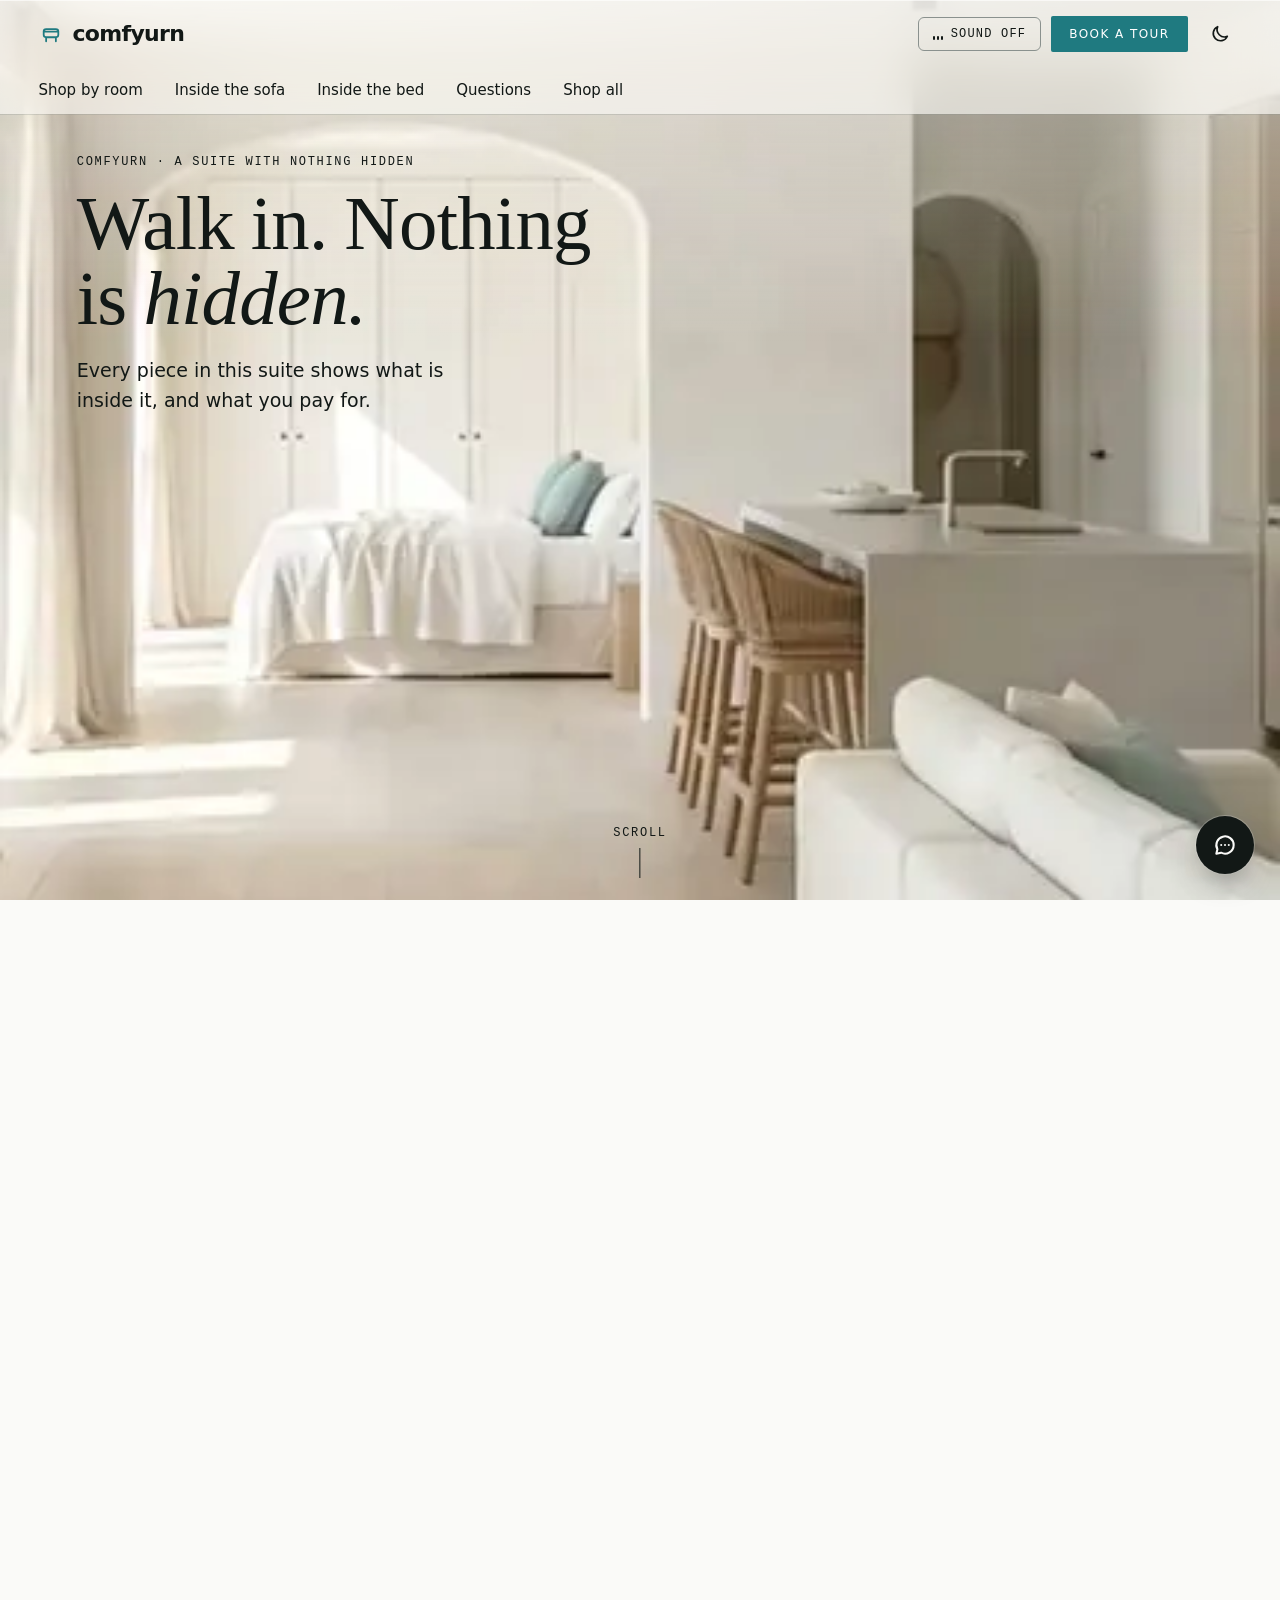
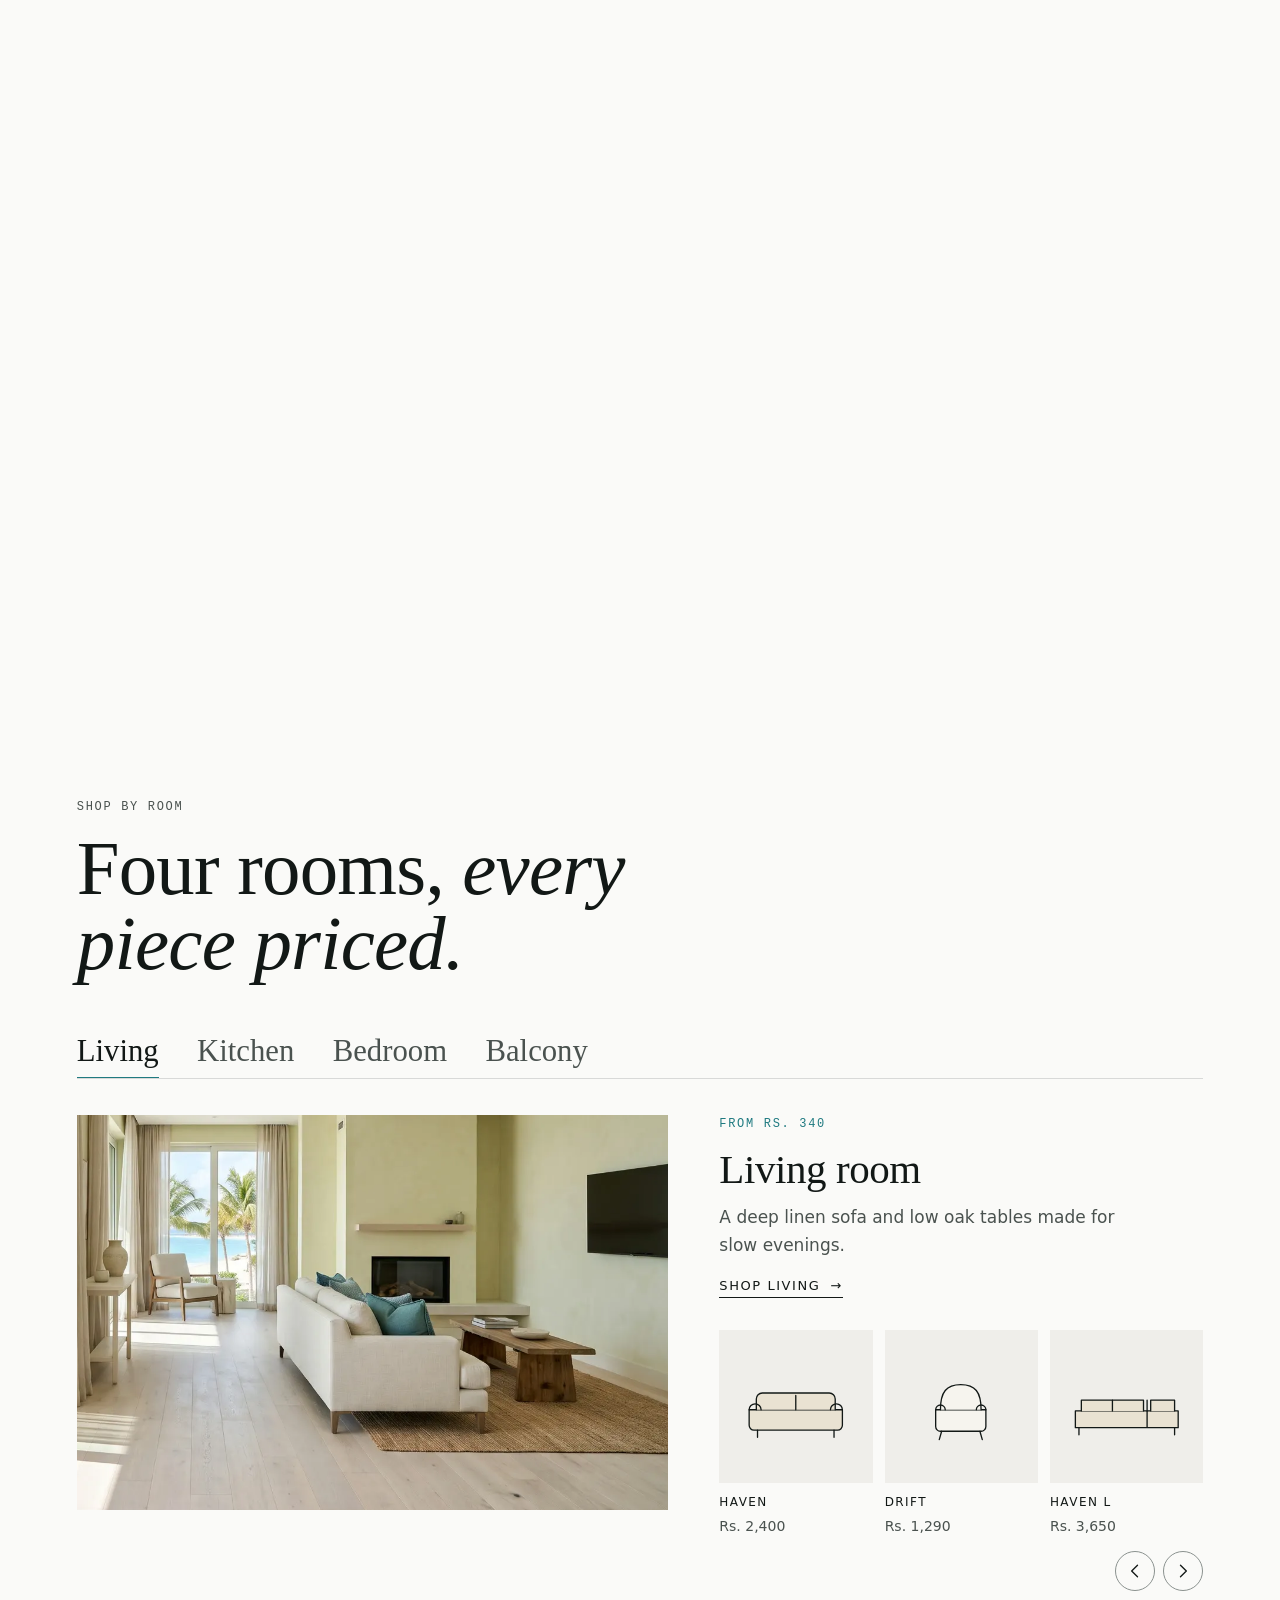
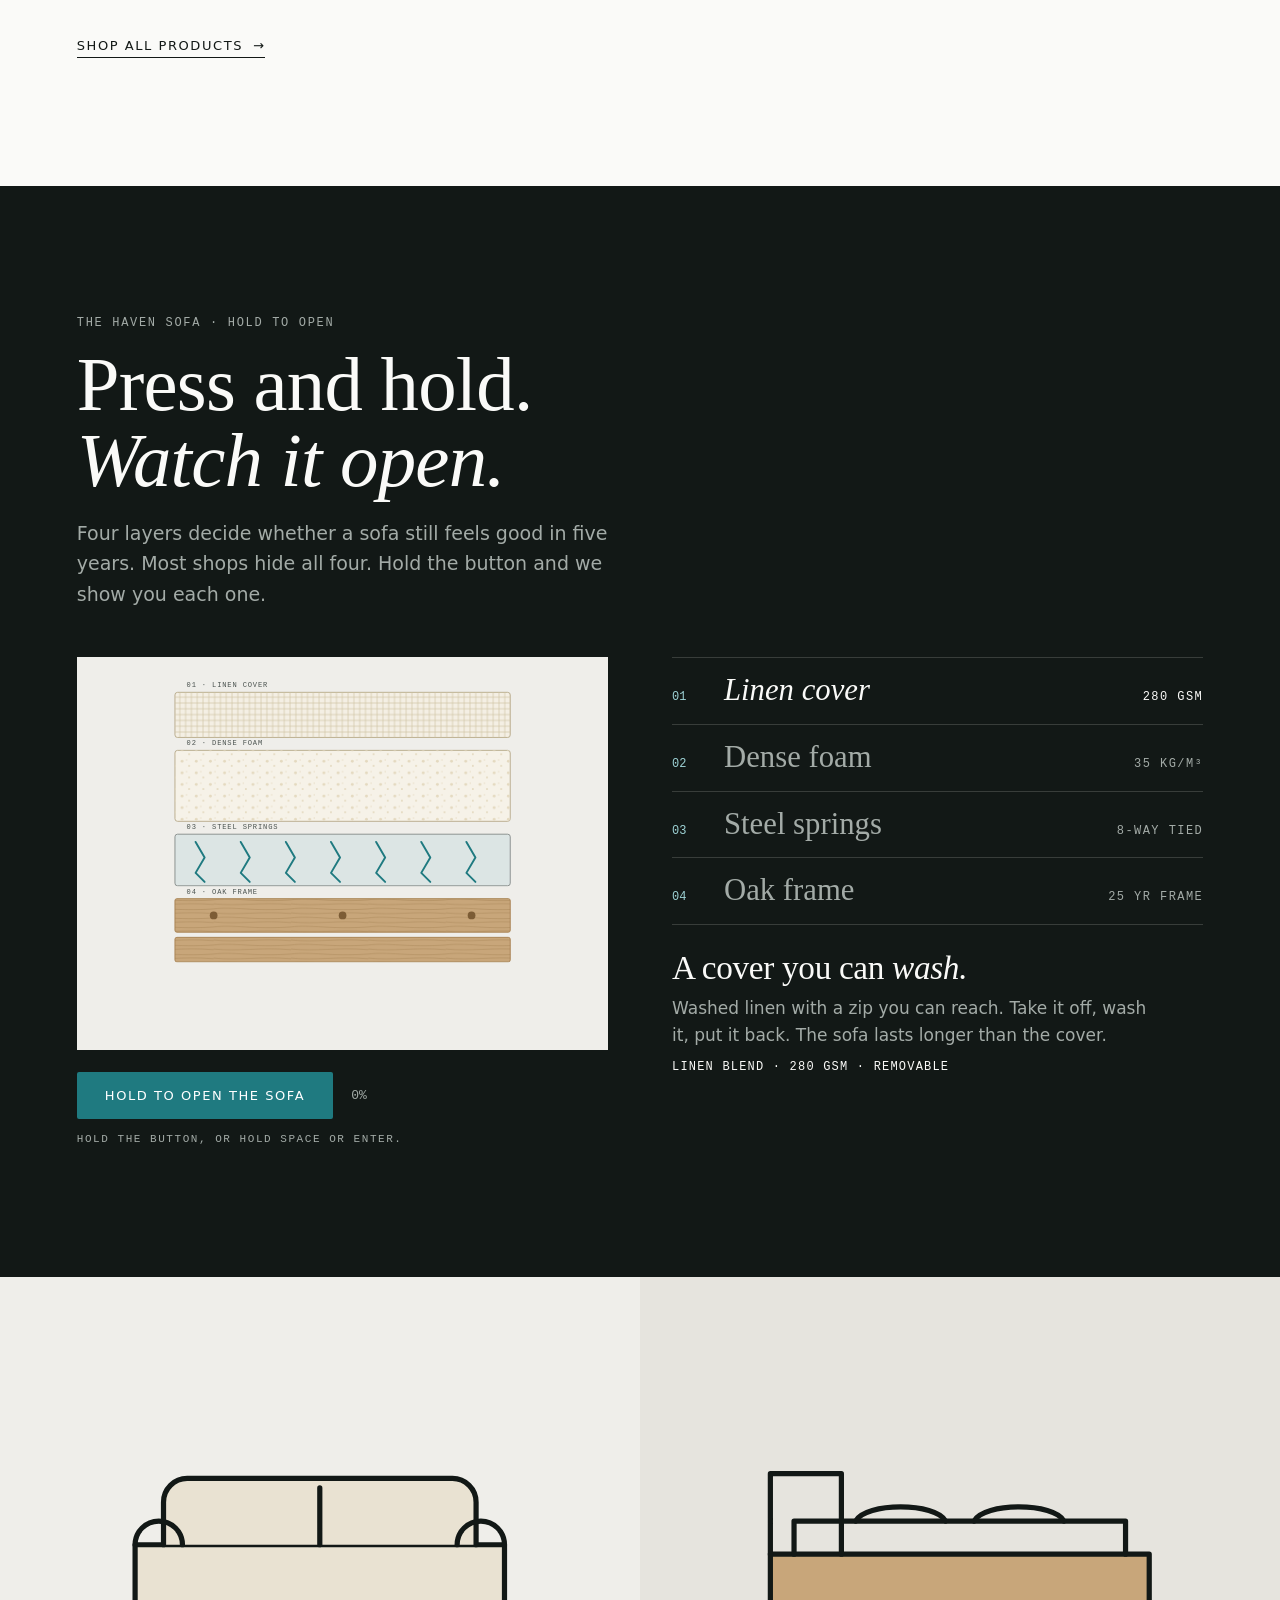
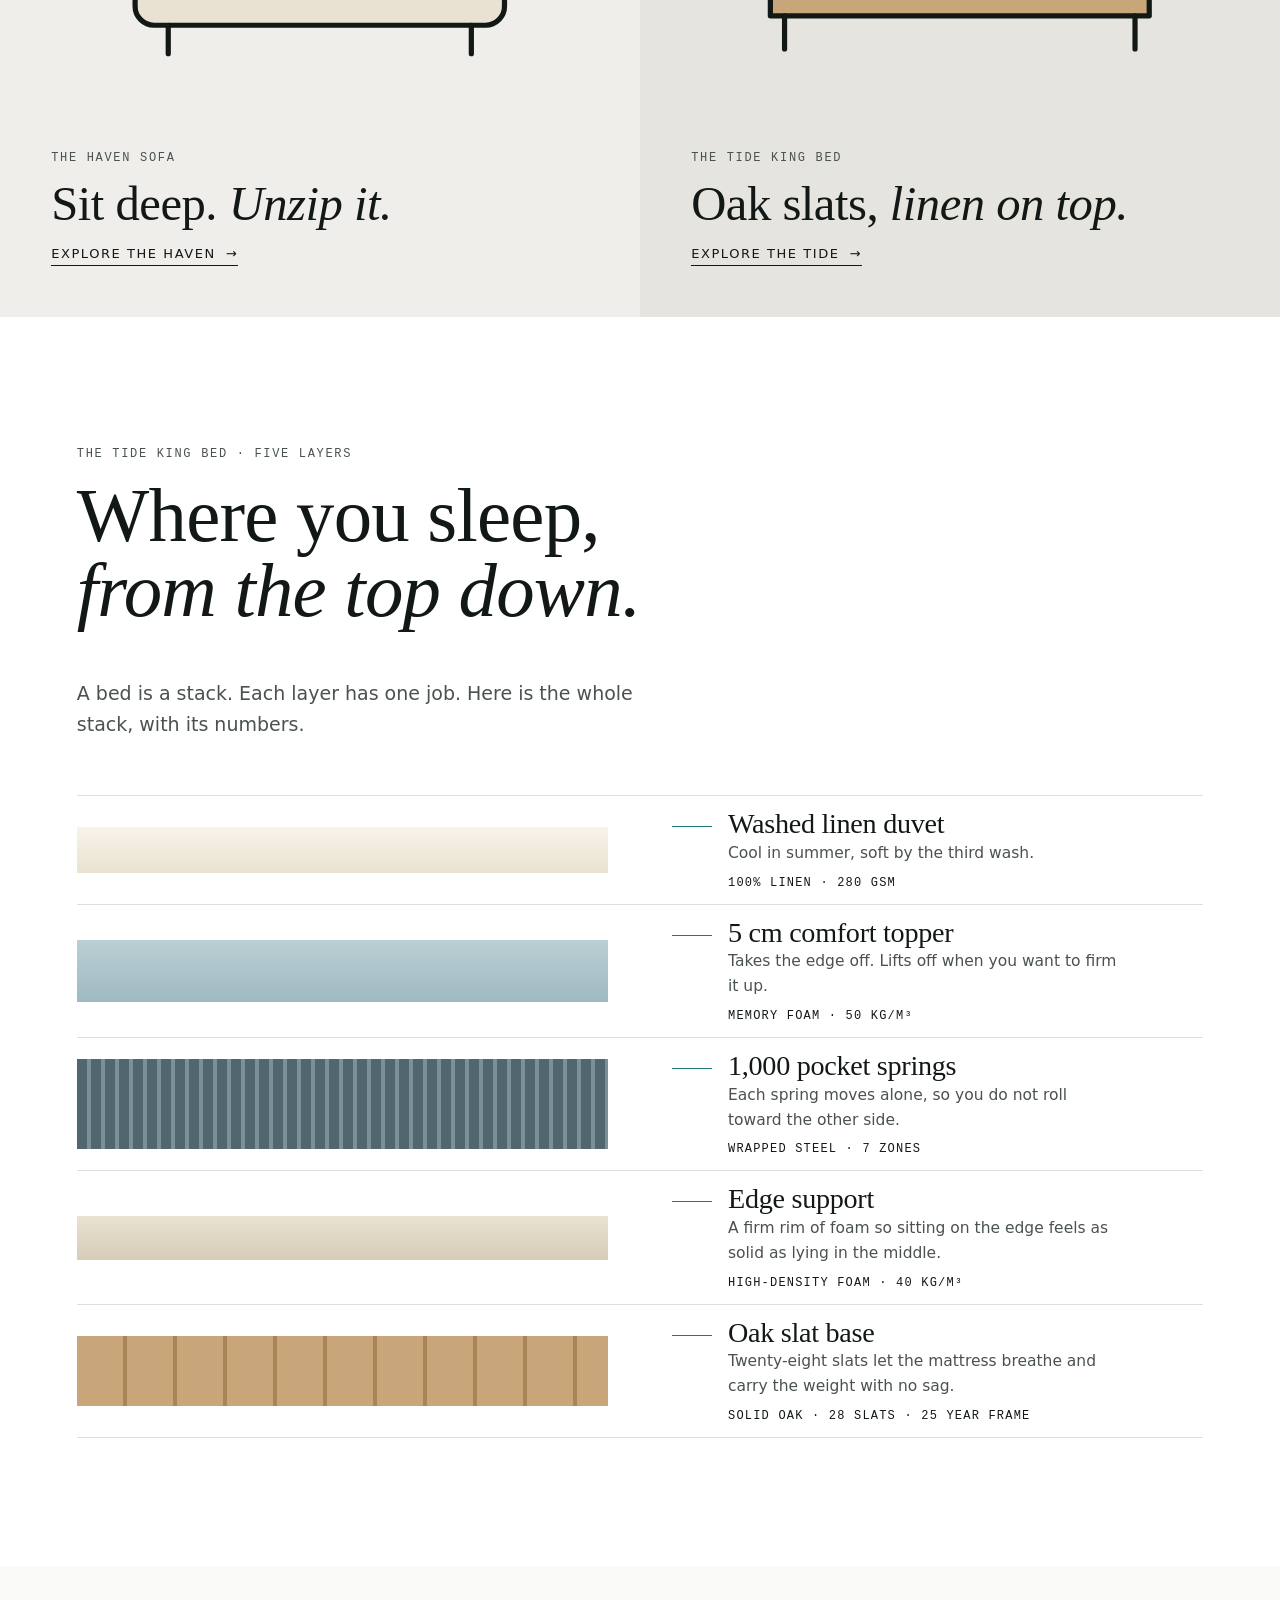
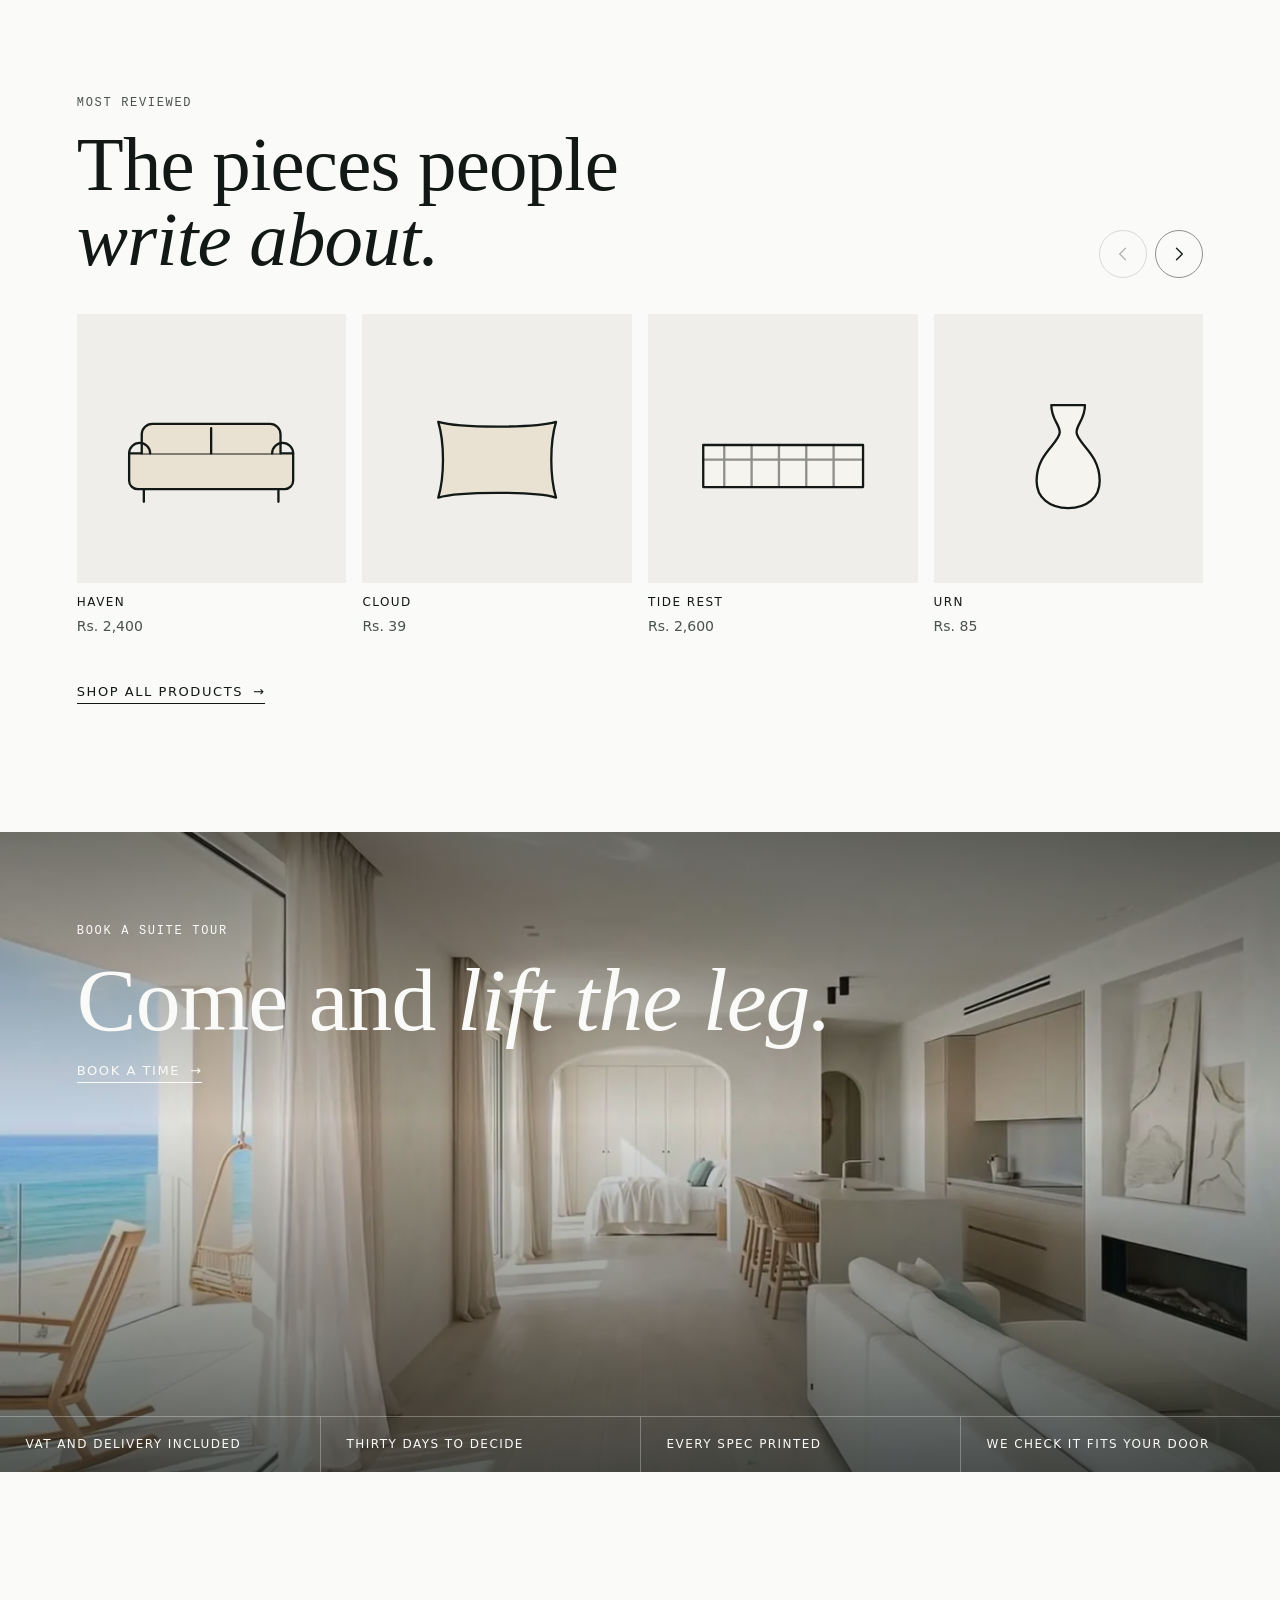
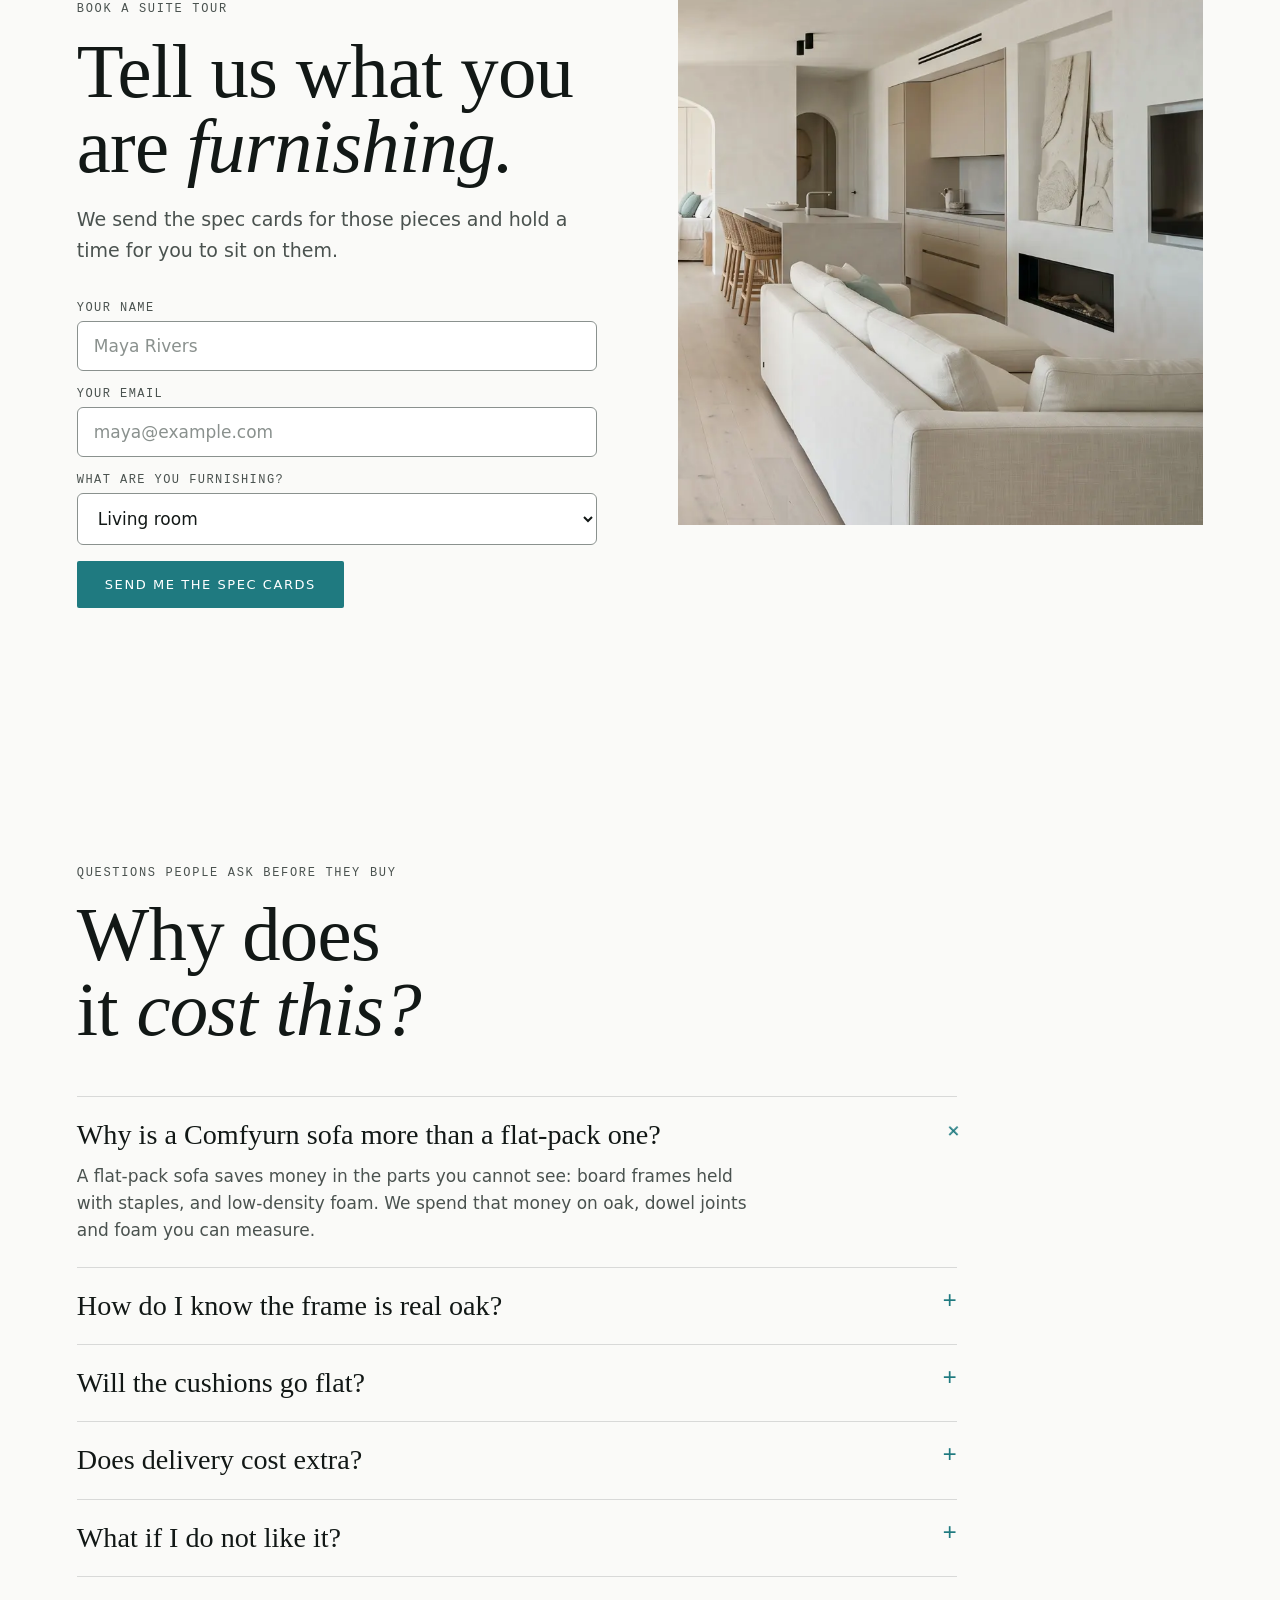
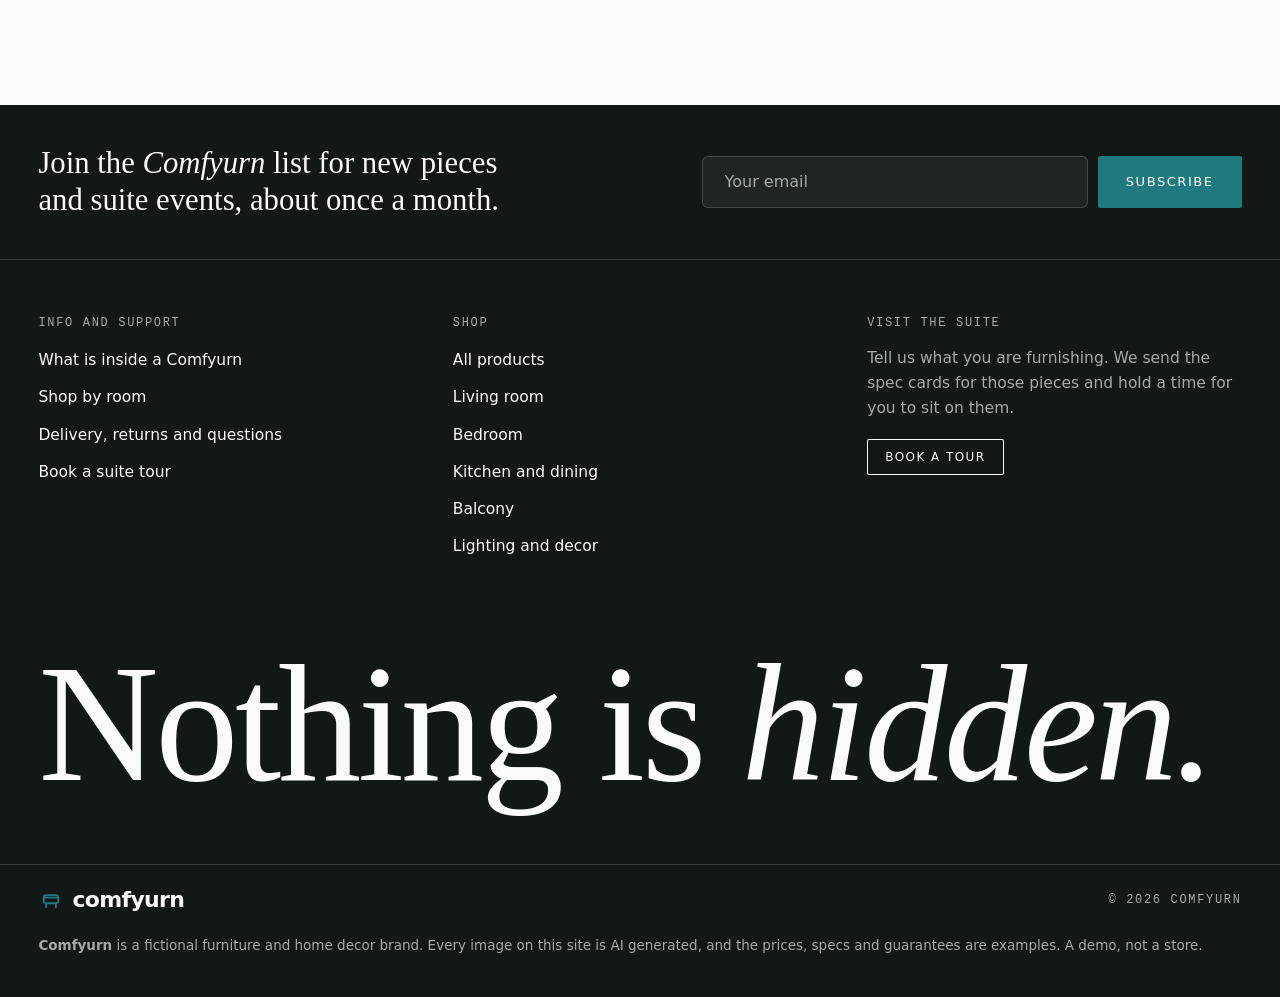
==== commit f2e48fde: "adding modificaiton to index and checkout htmls" ====
--- a/comfyurn-site/index.html
+++ b/comfyurn-site/index.html
@@ -7,7 +7,7 @@
      allowed (the pages set crops and colours with them). Framing protection needs host headers: see README "Hosting headers" -->
 <meta http-equiv="Content-Security-Policy" content="default-src 'self'; script-src 'self'; style-src 'self' 'unsafe-inline' https://fonts.googleapis.com; font-src https://fonts.gstatic.com; img-src 'self' data: blob:; media-src 'self' blob:; connect-src 'self'; object-src 'none'; base-uri 'self'; form-action 'self'">
 <title>Comfyurn | Furniture with nothing hidden</title>
-<meta name="description" content="Comfyurn is a fictional furniture and home decor brand. Walk a sunlit suite, then open up the sofa and the bed layer by layer and see where your money goes.">
+<meta name="description" content="Comfyurn is a fictional furniture and home decor brand. Walk a sunlit suite, then open up the sofa and the bed layer by layer.">
 <meta name="theme-color" content="#FAFAF8">
 <meta property="og:title" content="Comfyurn | Furniture with nothing hidden">
 <meta property="og:description" content="Walk a sunlit suite. Then open up the sofa and the bed and see what is inside.">
@@ -19,11 +19,14 @@
 <link rel="preconnect" href="https://fonts.googleapis.com">
 <link rel="preconnect" href="https://fonts.gstatic.com" crossorigin>
 <link href="https://fonts.googleapis.com/css2?family=DM+Mono:wght@400;500&family=DM+Sans:wght@400..600&family=Instrument+Serif:ital@0;1&display=swap" rel="stylesheet">
-<!-- the scrolling hero paints this poster first; the media query is "none of GATES" in hero-scrub.js, so only screens that
-     get the scrolling hero fetch it. Keep the two in step. -->
-<link rel="preload" as="image" type="image/webp" href="assets/images/hero-poster.webp" media="not ((max-width: 720px) or ((orientation: portrait) and (max-width: 1024px)) or ((orientation: portrait) and (pointer: coarse)) or ((orientation: landscape) and (pointer: coarse) and (max-height: 560px)) or (prefers-reduced-motion: reduce))">
+<!-- the scrolling hero paints one of these posters first: wide on landscape screens, the 9:16 cut on portrait ones.
+     "no-preference" is "none of GATES" in hero-scrub.js, so the still hero (reduced motion) fetches neither. Keep them in step. -->
+<link rel="preload" as="image" type="image/webp" href="assets/images/hero-poster.webp" media="(orientation: landscape) and (prefers-reduced-motion: no-preference)">
+<link rel="preload" as="image" type="image/webp" href="assets/images/hero-poster-portrait.webp" media="(orientation: portrait) and (prefers-reduced-motion: no-preference)">
 <link rel="stylesheet" href="css/base.css">
 <link rel="stylesheet" href="css/home.css">
+<!-- night mode: blocking on purpose, so the theme is set before first paint -->
+<script src="js/site/theme.js"></script>
 </head>
 <body>
 <a class="skip" href="#main">Skip to content</a>
@@ -39,6 +42,7 @@
     <div class="navr">
       <button class="snd" id="snd" type="button" aria-pressed="false" aria-label="Turn scroll sound on"><span class="eq" aria-hidden="true"><i></i><i></i><i></i></span><span class="sl">Sound off</span></button>
       <a class="btn sm" href="#book">Book a tour</a>
+      <button class="theme-btn" id="themeBtn" type="button" aria-pressed="false" aria-label="Switch to night mode"></button>
     </div>
   </div>
   <div class="nlwrap"><nav class="nlinks" aria-label="Main">
@@ -189,22 +193,6 @@
         </div>
       </div>
     </div>
-
-    <div class="money part reveal" id="money" style="--i:4">
-      <div class="mono">Where your money goes · Haven sofa, Rs. 2,400</div>
-      <h3>Two thirds of the price is <em>what you can touch.</em></h3>
-      <div class="bar" role="img" aria-label="Price split: oak frame 26 percent, foam and springs 22 percent, linen cover 18 percent, hand build 20 percent, delivery and showroom 14 percent">
-        <i style="flex:26;--i:0"></i><i style="flex:22;--i:1"></i><i style="flex:18;--i:2"></i><i style="flex:20;--i:3"></i><i style="flex:14;--i:4"></i>
-      </div>
-      <div class="key">
-        <div><b>26%</b>Oak frame</div>
-        <div><b>22%</b>Foam and springs</div>
-        <div><b>18%</b>Linen cover</div>
-        <div><b>20%</b>Hand build</div>
-        <div><b>14%</b>Delivery and showroom</div>
-      </div>
-      <p class="note">Example figures for a fictional product. A real Comfyurn page would show your own costs here.</p>
-    </div>
   </div>
 </section>
 
@@ -298,10 +286,10 @@
     <div class="part" style="--i:0"><div class="mono">Questions people ask before they buy</div></div>
     <h2 class="big part" style="--i:1">Why does it <em>cost this?</em></h2>
     <div class="faq part" style="--i:2">
-      <details open><summary>Why is a Comfyurn sofa more than a flat-pack one?</summary><p>A flat-pack sofa saves money in the parts you cannot see: board frames held with staples, and low-density foam. We spend that money on oak, dowel joints and foam you can measure. The price bar above shows the split.</p></details>
+      <details open><summary>Why is a Comfyurn sofa more than a flat-pack one?</summary><p>A flat-pack sofa saves money in the parts you cannot see: board frames held with staples, and low-density foam. We spend that money on oak, dowel joints and foam you can measure.</p></details>
       <details><summary>How do I know the frame is real oak?</summary><p>We list the wood and the joint type on every spec card. At the showroom you can lift one front leg. A solid frame lifts the other leg with it. A weak one twists.</p></details>
       <details><summary>Will the cushions go flat?</summary><p>Foam density is the number that decides this. Our seat foam is 35 kg per cubic meter, and we guarantee its bounce for ten years. The cover unzips so you can turn or replace the foam, not the sofa.</p></details>
-      <details><summary>Does delivery cost extra?</summary><p>Delivery and showroom costs are part of the price bar, not a surprise at checkout. Before you pay, we confirm the piece fits through your door and your stairs.</p></details>
+      <details><summary>Does delivery cost extra?</summary><p>Delivery and showroom costs are already in the price, not a surprise at checkout. Before you pay, we confirm the piece fits through your door and your stairs.</p></details>
       <details><summary>What if I do not like it?</summary><p>Sit on it for thirty days. If it is not right, we collect it and refund you.</p></details>
     </div>
   </div>
--- a/comfyurn-site/css/base.css
+++ b/comfyurn-site/css/base.css
@@ -38,6 +38,11 @@
   --glass-panel:rgba(250,250,248,.56);
   --glass-solid:rgba(250,250,248,.96);
   --glass-edge:rgba(255,255,255,.6);
+  --band:#121816;          /* the dark bands (footer, announcement, "inside" bands, toast): dark in both themes, so text on them uses --on-ink */
+  --on-accent:#fff;        /* text on --accent fills */
+  --canvas-rgb:250,250,248;  /* channels of --canvas and --tile, for translucent veils: rgba(var(--canvas-rgb),.5) */
+  --tile-rgb:239,238,234;
+  --glow:rgba(255,255,255,.7);  /* the drifting light on the home page */
   --glass-blur:saturate(180%) blur(22px);  /* repeated literally for -webkit-backdrop-filter, which older Safari ignores with var() */
   --serif:'Instrument Serif',Georgia,'Times New Roman',serif;  /* headlines; <em> inside one sets the italic half */
   --display:'DM Sans',system-ui,sans-serif;                   /* brand, product names, prices: the body face at heavier weights */
@@ -45,6 +50,24 @@
   --mono:'DM Mono',ui-monospace,monospace;
   --ease:cubic-bezier(.22,.7,.2,1);
   --ease-soft:cubic-bezier(.4,0,.2,1);
+  color-scheme:light;
+}
+/* night mode: js/site/theme.js sets data-theme on <html>. Screen only, so print and the spec sheet (no theme.js) stay light.
+   Bands keep their own dark --band; --on-ink and the other on-ink tokens already read on it. */
+@media screen{
+  [data-theme="dark"]{
+    color-scheme:dark;
+    --canvas:#121614;--surface:#1A1F1D;--tile:#1E2321;--panel:#1A1F1D;--panel-deep:#232927;
+    --ink:#ECEAE4;--ink-2:#A9B0AC;--ink-3:#7C8581;
+    --accent:#4FB3B9;--accent-hover:#6CC4C9;--accent-muted:rgba(79,179,185,.22);
+    --error:#E7948A;--ok:#5FB386;
+    --hairline:rgba(236,234,228,.14);
+    --linen:#1F1C17;
+    --band:#0C0F0E;--on-accent:#0C1413;
+    --canvas-rgb:18,22,20;--tile-rgb:30,35,33;--glow:rgba(255,255,255,.05);
+    --glass:rgba(18,22,20,.62);--glass-panel:rgba(18,22,20,.56);--glass-solid:rgba(18,22,20,.96);--glass-edge:rgba(255,255,255,.08);
+    --shadow:0 24px 48px -28px rgba(0,0,0,.7);
+  }
 }
 
 /* reset and type */
@@ -80,7 +103,7 @@
 /* brand mark and buttons */
 .brand{font:600 22px/1 var(--display);letter-spacing:-.03em;text-decoration:none;display:flex;align-items:center;gap:8px}
 .brand svg{width:26px;height:26px}
-.btn{display:inline-flex;align-items:center;justify-content:center;gap:10px;background:var(--accent);color:#fff;text-decoration:none;font:500 13px/1 var(--body);letter-spacing:.12em;text-transform:uppercase;padding:17px 28px;border-radius:var(--r-1);border:0;cursor:pointer;transition:background .35s var(--ease-soft)}
+.btn{display:inline-flex;align-items:center;justify-content:center;gap:10px;background:var(--accent);color:var(--on-accent);text-decoration:none;font:500 13px/1 var(--body);letter-spacing:.12em;text-transform:uppercase;padding:17px 28px;border-radius:var(--r-1);border:0;cursor:pointer;transition:background .35s var(--ease-soft)}
 .btn:hover{background:var(--accent-hover)}
 .btn.sm{padding:12px 18px;font-size:12px}
 .btn.ghost{background:transparent;color:var(--text-primary);box-shadow:inset 0 0 0 1px var(--text-primary)}
@@ -94,7 +117,7 @@
 
 /* shared editorial pieces: dark ink bands, the product tile (CF.tileHTML) and the layer tabs used by the home
    "Inside the sofa" band and the product page Inside band (js/site/tabs.js) */
-.dark{background:var(--ink);color:var(--on-ink)}
+.dark{background:var(--band);color:var(--on-ink)}
 .dark .mono,.dark .lede{color:var(--on-ink-2)}
 .ptile{display:grid;gap:4px;text-decoration:none;color:inherit}
 .pt-ph{aspect-ratio:1;max-width:100%;background:var(--tile);display:grid;place-items:center;overflow:hidden;margin-bottom:8px}
@@ -125,7 +148,7 @@
 
 /* site footer (js/site/footer.js): a dark ink band with the newsletter, link columns, a large serif sign-off,
    the base row and the fictional-brand note */
-.site-foot{background:var(--ink);color:var(--on-ink)}
+.site-foot{background:var(--band);color:var(--on-ink)}
 .news{border-bottom:1px solid var(--ink-line)}
 .news-in{max-width:1480px;margin:0 auto;padding:40px max(16px,3vw);display:flex;flex-wrap:wrap;align-items:center;justify-content:space-between;gap:20px 40px}
 .news-t{font:400 clamp(24px,2.4vw,32px)/1.2 var(--serif);max-width:30ch}
@@ -147,7 +170,7 @@
 .fcol a:not(.btn):hover{text-decoration:underline;text-underline-offset:3px;color:var(--accent-light)}
 .visit p{color:var(--on-ink-2);font-size:15.5px;max-width:38ch;margin-bottom:18px}
 .site-foot .btn.ghost{color:var(--on-ink);box-shadow:inset 0 0 0 1px var(--on-ink)}
-.site-foot .btn.ghost:hover{background:var(--on-ink);color:var(--ink)}
+.site-foot .btn.ghost:hover{background:var(--on-ink);color:var(--band)}
 .foot-sign{max-width:1480px;margin:0 auto;padding:clamp(24px,4vw,56px) max(16px,3vw) clamp(32px,5vw,72px);font:400 clamp(64px,13vw,200px)/.9 var(--serif);letter-spacing:-.02em}
 .foot-base{max-width:1480px;margin:0 auto;padding:22px max(16px,3vw);border-top:1px solid var(--ink-line);display:flex;flex-wrap:wrap;align-items:center;justify-content:space-between;gap:12px 24px}
 .foot-base .mono{color:var(--on-ink-2)}
@@ -207,5 +230,10 @@
 .help-foot{padding:14px 20px 20px;display:grid;gap:12px;justify-items:start}
 .help-foot p{font-size:13px;color:var(--text-secondary)}
 
+/* night-mode toggle (js/site/theme.js): the right-most control of every header. The icon takes the text colour. */
+.theme-btn{flex:none;display:inline-flex;align-items:center;justify-content:center;width:44px;height:44px;padding:0;border-radius:50%;border:0;background:transparent;color:var(--text-primary);cursor:pointer;transition:background .3s var(--ease-soft)}
+.theme-btn:hover{background:var(--panel)}
+.theme-btn svg{width:22px;height:22px}
+
 /* pause every loop while the tab is hidden (toggled by JS) */
 body.paused *,body.paused *::before,body.paused *::after{animation-play-state:paused!important}
--- a/comfyurn-site/css/home.css
+++ b/comfyurn-site/css/home.css
@@ -2,7 +2,7 @@
 
 /* one environment: a slow drifting light behind everything */
 .env{position:fixed;inset:-20%;z-index:-1;pointer-events:none;background:
-  radial-gradient(40% 35% at 20% 25%,rgba(255,255,255,.7),transparent 70%);
+  radial-gradient(40% 35% at 20% 25%,var(--glow),transparent 70%);
   animation:envDrift 70s ease-in-out infinite alternate;animation-delay:-20s}
 @keyframes envDrift{from{transform:translate3d(-3%,-2%,0)}to{transform:translate3d(3%,3%,0)}}
 
@@ -50,24 +50,25 @@
 
 /* hero (scrub) */
 .hero{position:relative;height:430vh}
-.stage{position:sticky;top:0;height:100vh;overflow:hidden;background:var(--panel)}
+.stage{position:sticky;top:0;height:100vh;height:100svh;overflow:hidden;background:var(--panel)}
 .poster,.vid{position:absolute;inset:0;width:100%;height:100%;object-fit:cover;background-size:cover;background-position:center}
 .vid{opacity:0;transition:opacity .7s var(--ease-soft);will-change:transform;transform:translateZ(0)}
 .video-ready .vid{opacity:1}
 .video-failed .vid{display:none}
-.wash{position:absolute;inset:0;pointer-events:none;background:linear-gradient(180deg,rgba(250,250,248,.55) 0%,rgba(250,250,248,0) 38%)}
+.wash{position:absolute;inset:0;pointer-events:none;background:linear-gradient(180deg,rgba(var(--canvas-rgb),.55) 0%,rgba(var(--canvas-rgb),0) 38%)}
 .ring{position:absolute;right:max(16px,3vw);bottom:28px;width:44px;height:44px;color:var(--accent);transform:rotate(-90deg);transition:opacity .6s var(--ease-soft)}
 .video-ready .ring{opacity:0}
 .chev{position:absolute;right:max(16px,3vw);bottom:30px;font:500 12px var(--mono);letter-spacing:.14em;color:var(--text-primary);display:none}
 .video-failed .chev{display:block}
 .video-failed .ring{display:none}
-.band{position:absolute;left:max(16px,6vw);top:max(17vh,130px);width:min(640px,88vw);opacity:0;pointer-events:none;color:var(--text-primary);isolation:isolate}
-.band::before{content:"";position:absolute;inset:-22% -22%;z-index:-1;pointer-events:none;opacity:calc(.4 + .6*var(--k,1));background:radial-gradient(ellipse 72% 66% at 46% 48%,rgba(250,250,248,.92) 0%,rgba(250,250,248,.84) 62%,rgba(250,250,248,0) 100%)}
+.band{position:absolute;left:max(16px,6vw);top:max(17vh,130px);width:min(640px,88vw);opacity:0;pointer-events:none;color:#121816;background:transparent;isolation:isolate}
+.band::before{content:none}   /* no glow behind the hero copy */
+.band,.band *{color:#121816}   /* hero copy stays #121816 in light and dark */
 .band.live{pointer-events:auto}
-.band h1,.band h2{font-size:clamp(48px,6.6vw,104px);line-height:.96;margin:12px 0 18px}
-.band p.sub{font-size:clamp(17px,1.6vw,21px);color:var(--text-primary);max-width:34ch}
+.band h1,.band h2{font-size:clamp(44px,6vw,96px);line-height:.98;margin:14px 0 18px}   /* same type as h2.big */
+.band p.sub{font-size:19px;max-width:34ch}   /* same size as .lede */
 .band .cta-row{margin-top:26px;opacity:var(--kb,0);transform:translateY(calc((1 - var(--kb,0))*12px))}
-.band .mono{opacity:var(--kc0,var(--k,0));color:var(--text-primary);font-weight:500}
+.band .mono{opacity:var(--kc0,var(--k,0))}
 .band .sub{opacity:clamp(0,(var(--k,0) - .45)*3,1)}
 .w{display:inline-block;--kc:clamp(0,(var(--k,0) - var(--th,0))*2.8,1);opacity:var(--kc);transform:translateY(calc((1 - var(--kc))*-22px));margin-right:.22em}
 .cue{position:absolute;left:50%;bottom:22px;translate:-50% 0;font:500 12px var(--mono);letter-spacing:.14em;color:var(--text-primary);display:flex;flex-direction:column;align-items:center;gap:8px;transition:opacity .5s var(--ease-soft)}
@@ -75,7 +76,7 @@
 @keyframes cue{0%{transform:scaleY(0)}50%{transform:scaleY(1)}100%{transform:scaleY(0);transform-origin:bottom}}
 @media(max-height:560px){.cue{display:none}}
 /* pause button for the scrolling video, bottom left of the stage */
-.vpause{position:absolute;left:max(16px,3vw);bottom:24px;width:44px;height:44px;border-radius:50%;border:1px solid var(--accent);background:var(--accent);color:#fff;display:grid;place-items:center;cursor:pointer;transition:background .3s var(--ease-soft)}
+.vpause{position:absolute;left:max(16px,3vw);bottom:24px;width:44px;height:44px;border-radius:50%;border:1px solid var(--accent);background:var(--accent);color:var(--on-accent);display:grid;place-items:center;cursor:pointer;transition:background .3s var(--ease-soft)}
 .vpause:hover{background:var(--accent-hover)}   /* stays dark so the white icon shows */
 .vpause svg{width:16px;height:16px}
 .vpause .ipl,.vpause[aria-pressed="true"] .ip{display:none}
@@ -85,14 +86,14 @@
 .video-ready .vpause{display:grid}
 .video-failed .vpause{display:none}
 
-/* static hero for phones, tablets, reduced motion */
+/* static hero: reduced motion only (phones scrub the portrait cut) */
 .static-hero{display:none;position:relative;min-height:100svh;align-items:start;padding:110px 20px 48px;overflow:hidden}
 .static-hero img{position:absolute;inset:0;width:100%;height:100%;object-fit:cover;object-position:50% 40%;z-index:-1}
-.static-hero::after{content:"";position:absolute;inset:0;z-index:-1;pointer-events:none;background:linear-gradient(180deg,rgba(250,250,248,.9) 0%,rgba(250,250,248,.55) 48%,rgba(250,250,248,.1) 100%)}
+.static-hero::after{content:"";position:absolute;inset:0;z-index:-1;pointer-events:none;background:linear-gradient(180deg,rgba(var(--canvas-rgb),.9) 0%,rgba(var(--canvas-rgb),.55) 48%,rgba(var(--canvas-rgb),.1) 100%)}
 .static-hero h1{font-size:clamp(48px,13vw,96px);line-height:.96;margin:12px 0 16px}
 .static-hero p{max-width:32ch;margin-bottom:24px}
 .static-hero .inner{align-self:start;margin-top:8vh}
-@media (max-width:720px),(orientation:portrait) and (max-width:1024px),(orientation:portrait) and (pointer:coarse),(orientation:landscape) and (pointer:coarse) and (max-height:560px),(prefers-reduced-motion:reduce){
+@media (prefers-reduced-motion:reduce){
   .hero{display:none}
   .static-hero{display:flex}
 }
@@ -104,7 +105,6 @@
 .reveal .part{transition:opacity .9s var(--ease),transform .9s var(--ease);transition-delay:calc(var(--i,0)*110ms)}
 @media(scripting:enabled){
   .reveal .part{opacity:.4;transform:translateY(18px)}
-  .bar i{transform:scaleX(0)}
   .slab{transform:scaleX(.6);opacity:.4}
   .row .txt::before{transform:scaleX(0)}
 }
@@ -158,19 +158,6 @@
 #holdhelp{margin-top:12px;font-size:11px}
 @media(max-width:860px){.sofa-grid{grid-template-columns:1fr}}
 
-/* money bar, inside the dark band */
-.money{margin-top:clamp(64px,8vw,110px);padding-top:clamp(32px,4vw,52px);border-top:1px solid var(--ink-line)}
-.money h3{font-size:clamp(30px,3.6vw,52px);margin:12px 0 30px;max-width:22ch}
-.bar{display:flex;gap:4px;height:56px}
-.bar i{display:block;transform-origin:left;transition:transform 1.2s var(--ease);transition-delay:calc(var(--i)*140ms)}
-.money.in .bar i{transform:scaleX(1)}
-.bar i:nth-child(1){background:var(--oak)}.bar i:nth-child(2){background:var(--linen)}.bar i:nth-child(3){background:#6BB3B6}.bar i:nth-child(4){background:#9FB9C2}.bar i:nth-child(5){background:var(--ink-3)}
-.key{display:grid;grid-template-columns:repeat(5,1fr);gap:14px;margin-top:20px}
-.key div{font-size:15px;line-height:1.35;color:var(--on-ink-2)}
-.key b{display:block;font:400 30px/1.1 var(--serif);color:var(--on-ink);margin-bottom:2px}
-.note{font-size:13px;color:var(--on-ink-2);margin-top:22px;max-width:70ch}
-@media(max-width:720px){.key{grid-template-columns:repeat(2,1fr)}.bar{height:44px}}
-
 /* diptych: two square halves edge to edge, text at the bottom left of each */
 .diptych{display:grid;grid-template-columns:1fr 1fr}
 .diptych a{position:relative;aspect-ratio:1;max-width:100%;display:block;overflow:hidden;background:var(--tile);color:var(--text-primary);text-decoration:none}
@@ -252,11 +239,11 @@
   .reveal .part{opacity:1;transform:none}
   .slab{opacity:1;transform:none}
   .row .txt::before{transform:none}
-  .bar i{transform:none}
 }
 .navr{display:flex;align-items:center;gap:10px;margin-left:auto}
 .navr .btn{white-space:nowrap}
-@media(max-width:480px){.navr .btn{padding:12px 12px;letter-spacing:.08em}}
+/* phone: sound, Book a tour and the night-mode toggle must all fit beside the logo and menu button */
+@media(max-width:480px){.nbar{gap:10px;padding-left:12px;padding-right:12px}.navr{gap:4px}.nav .brand{font-size:19px;gap:6px}.nav .brand svg{width:22px;height:22px}.navr .btn{padding:12px 8px;letter-spacing:.06em}.snd{padding:9px 8px}}
 .snd{display:inline-flex;align-items:center;gap:8px;background:transparent;border:1.5px solid var(--line);color:var(--text-secondary);font:500 12px var(--mono);letter-spacing:.1em;text-transform:uppercase;padding:9px 14px;border-radius:var(--r-2);cursor:pointer;transition:color .3s var(--ease-soft),border-color .3s var(--ease-soft)}
 .snd:hover,.snd[aria-pressed="true"]{color:var(--accent);border-color:var(--accent)}
 .eq{display:flex;align-items:end;gap:2px;height:12px}
